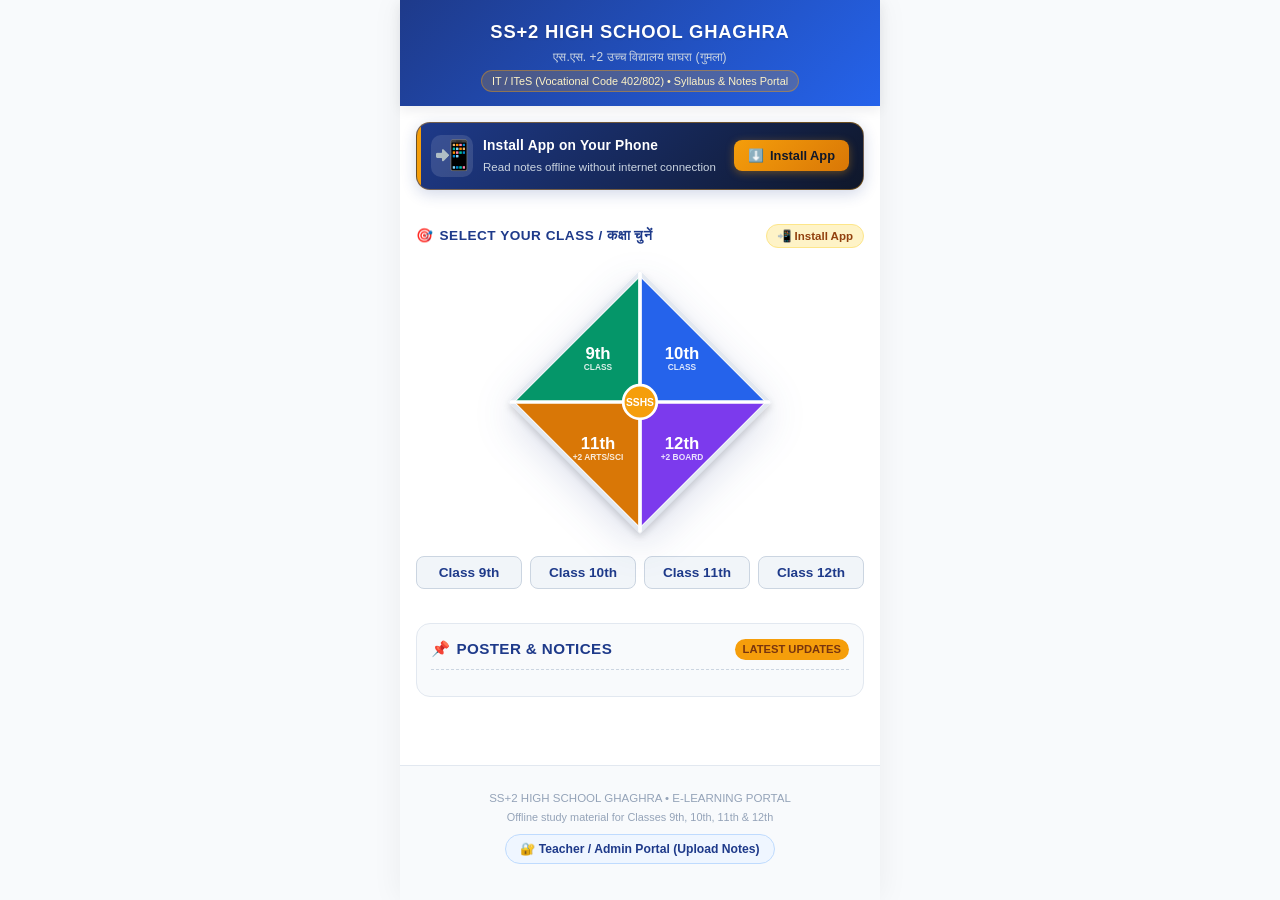
==== index.html @ faa08f0f "major updates to google sync and notes section, added new notes for classes 9-12, updated syllabus a" ====
<!DOCTYPE html>
<html lang="en">
<head>
  <meta charset="UTF-8">
  <meta name="viewport" content="width=device-width, initial-scale=1.0, maximum-scale=1.0, user-scalable=no">
  <meta name="theme-color" content="#1e3a8a">
  <meta name="description" content="SS+2 High School Ghaghra - Digital study notes, revision materials and downloads for Classes 9th, 10th, 11th, and 12th">
  
  <title>SS+2 HIGH SCHOOL GHAGHRA - Study Notes</title>

  <!-- Security Headers (Zero-Risk Policy) -->
  <meta http-equiv="Content-Security-Policy" content="default-src 'self'; script-src 'self' 'unsafe-inline'; style-src 'self' 'unsafe-inline'; img-src 'self' data: blob: https://*.googleusercontent.com https://ssl.gstatic.com; font-src 'self'; object-src 'self' blob:; frame-src 'self' blob: https://drive.google.com https://docs.google.com; connect-src 'self' blob: ws: wss: https://script.google.com https://script.googleusercontent.com https://drive.google.com https://www.googleapis.com https://docs.google.com; base-uri 'self'; form-action 'self';">
  <meta http-equiv="X-Content-Type-Options" content="nosniff">
  <meta name="referrer" content="strict-origin-when-cross-origin">

  <!-- PWA Manifest & Android Meta Tags -->
  <link rel="manifest" href="./manifest.webmanifest">
  <link rel="icon" type="image/png" sizes="192x192" href="./icons/icon-192.png">
  <link rel="apple-touch-icon" href="./icons/icon-192.png">
  <meta name="mobile-web-app-capable" content="yes">
  <meta name="apple-mobile-web-app-status-bar-style" content="black-translucent">
  <meta name="apple-mobile-web-app-title" content="SSHS Notes">

  <!-- Stylesheet -->
  <link rel="stylesheet" href="./css/styles.css">
</head>
<body>

  <div class="app-container">

    <!-- Offline Notification Banner -->
    <div id="offlineBanner" class="offline-banner">
      ⚡ Offline Mode • Viewing cached notes
    </div>

    <!-- App Header -->
    <header class="app-header">
      <!-- Main Home Header (Page 1) -->
      <div id="mainHeader">
        <h1 class="school-name">SS+2 HIGH SCHOOL GHAGHRA</h1>
        <div class="school-sub">एस.एस. +2 उच्च विद्यालय घाघरा (गुमला)</div>
        <div class="school-tagline">IT / ITeS (Vocational Code 402/802) • Syllabus & Notes Portal</div>
      </div>

      <!-- Navigation Header for Class Notes (Page 2) -->
      <div id="navBar" class="nav-bar" style="display: none;">
        <button class="btn-back" onclick="goHome()">
          <span>←</span> Back to Classes
        </button>
        <div class="page-title">SS+2 GHAGHRA</div>
      </div>
    </header>

    <!-- ==============================================
         PAGE 1: HOME SCREEN (DIAMOND 4-QUADRANT & POSTER)
         ============================================== -->
    <main id="homeScreen" class="screen active">

      <!-- PWA Installation Prompt (Positioned Just Above Selecting Class) -->
      <div id="pwaInstallPrompt" class="pwa-install-prompt">
        <div class="pwa-prompt-content">
          <div class="pwa-prompt-icon">📲</div>
          <div class="pwa-prompt-text">
            <div class="pwa-prompt-title">Install App on Your Phone</div>
            <div class="pwa-prompt-desc">Read notes offline without internet connection</div>
          </div>
        </div>
        <button id="pwaPromptBtn" class="btn-pwa-prompt" onclick="triggerPwaInstall()">
          <span>⬇️</span> Install App
        </button>
      </div>

      <!-- Diamond / Kite 4-Quadrant Selector Section -->
      <section class="diamond-section">
        <div class="selector-header-row">
          <div class="selector-instruction">
            <span>🎯</span> Select Your Class / कक्षा चुनें
          </div>
          <button class="install-pill-btn" onclick="triggerPwaInstall()" title="Install App on Phone">
            📲 Install App
          </button>
        </div>

        <div class="diamond-container">
          <svg class="diamond-svg" viewBox="0 0 300 300" xmlns="http://www.w3.org/2000/svg">
            <defs>
              <!-- Shadows and Gradients for Quadrants -->
              <filter id="shadow" x="-10%" y="-10%" width="120%" height="120%">
                <feDropShadow dx="0" dy="4" stdDeviation="4" flood-opacity="0.15"/>
              </filter>
            </defs>

            <!-- Outer Diamond Background Frame -->
            <polygon points="150,12 288,150 150,288 12,150" fill="#ffffff" stroke="#e2e8f0" stroke-width="4" filter="url(#shadow)"/>

            <!-- Quadrant 1: 9th (Top-Left) -->
            <g class="quadrant-group" onclick="selectClass('9th')" style="cursor: pointer;">
              <path class="quadrant-path" d="M 150,150 L 16,150 L 150,16 Z" fill="#059669">
                <title>Class 9th Notes</title>
              </path>
              <text x="105" y="98" class="quadrant-label">9th</text>
              <text x="105" y="116" class="quadrant-sublabel">CLASS</text>
            </g>

            <!-- Quadrant 2: 10th (Top-Right) -->
            <g class="quadrant-group" onclick="selectClass('10th')" style="cursor: pointer;">
              <path class="quadrant-path" d="M 150,150 L 150,16 L 284,150 Z" fill="#2563eb">
                <title>Class 10th Notes</title>
              </path>
              <text x="195" y="98" class="quadrant-label">10th</text>
              <text x="195" y="116" class="quadrant-sublabel">CLASS</text>
            </g>

            <!-- Quadrant 3: 11th (Bottom-Left) -->
            <g class="quadrant-group" onclick="selectClass('11th')" style="cursor: pointer;">
              <path class="quadrant-path" d="M 150,150 L 16,150 L 150,284 Z" fill="#d97706">
                <title>Class 11th Notes</title>
              </path>
              <text x="105" y="194" class="quadrant-label">11th</text>
              <text x="105" y="212" class="quadrant-sublabel">+2 ARTS/SCI</text>
            </g>

            <!-- Quadrant 4: 12th (Bottom-Right) -->
            <g class="quadrant-group" onclick="selectClass('12th')" style="cursor: pointer;">
              <path class="quadrant-path" d="M 150,150 L 150,284 L 284,150 Z" fill="#7c3aed">
                <title>Class 12th Notes</title>
              </path>
              <text x="195" y="194" class="quadrant-label">12th</text>
              <text x="195" y="212" class="quadrant-sublabel">+2 BOARD</text>
            </g>

            <!-- Dividing Cross Lines -->
            <line x1="150" y1="12" x2="150" y2="288" stroke="#ffffff" stroke-width="4" stroke-linecap="round"/>
            <line x1="12" y1="150" x2="288" y2="150" stroke="#ffffff" stroke-width="4" stroke-linecap="round"/>

            <!-- Center Gold Badge -->
            <circle cx="150" cy="150" r="18" fill="#f59e0b" stroke="#ffffff" stroke-width="3"/>
            <text x="150" y="154" font-size="11" font-weight="900" fill="#ffffff" text-anchor="middle">SSHS</text>
          </svg>
        </div>

        <!-- Quick Finger Tap Buttons for Mobile Accessibility -->
        <div class="class-pill-grid">
          <button class="class-pill-btn" onclick="selectClass('9th')">Class 9th</button>
          <button class="class-pill-btn" onclick="selectClass('10th')">Class 10th</button>
          <button class="class-pill-btn" onclick="selectClass('11th')">Class 11th</button>
          <button class="class-pill-btn" onclick="selectClass('12th')">Class 12th</button>
        </div>
      </section>

      <!-- Poster / Notice Board Section (as in reference sketch) -->
      <section class="poster-section">
        <div class="poster-header">
          <div class="poster-title">
            <span>📌</span> POSTER & NOTICES
          </div>
          <span class="poster-badge">LATEST UPDATES</span>
        </div>

        <!-- Dynamic Notice Cards -->
        <div id="posterContainer" class="poster-cards">
          <!-- Populated dynamically from js/data.js -->
        </div>
      </section>

    </main>

    <!-- ==============================================
         PAGE 2: CLASS NOTES SCREEN (SUBJECTS & DOWNLOADS)
         ============================================== -->
    <main id="notesScreen" class="screen">

      <!-- Class Header Banner -->
      <div class="notes-header-card">
        <h2 id="classHeading" class="notes-class-heading">9th IT Notes & Syllabus -</h2>
        <div id="classSubheading" class="notes-class-subheading">Official Curriculum, Syllabus, Employability & IT Subject Skills</div>
      </div>

      <!-- Real-time Search -->
      <div class="search-wrapper">
        <span class="search-icon">🔍</span>
        <input type="text" id="searchInput" class="search-input" placeholder="Search chapters, topics, formulas...">
      </div>

      <!-- Subject Filter Pills -->
      <div id="subjectFilters" class="subject-filter-bar">
        <!-- Populated dynamically -->
      </div>

      <!-- Notes List (Numbered List as sketched in Page 2) -->
      <div id="notesContainer" class="notes-list">
        <!-- Populated dynamically from js/data.js -->
      </div>

    </main>

    <!-- App Footer with Admin Portal Link -->
    <footer class="app-footer">
      <div>SS+2 HIGH SCHOOL GHAGHRA • E-LEARNING PORTAL</div>
      <div style="font-size: 0.68rem; margin-top: 2px;">Offline study material for Classes 9th, 10th, 11th & 12th</div>
      <a href="./admin.html" class="admin-portal-link">
        🔐 Teacher / Admin Portal (Upload Notes)
      </a>
    </footer>

  </div>

  <!-- ==============================================
       PDF VIEWER MODAL
       ============================================== -->
  <div id="pdfModal" class="modal-overlay">
    <div class="modal-container">
      <div class="modal-header">
        <div id="modalTitle" class="modal-title">Study Note Viewer</div>
        <button class="modal-close" onclick="closePdfViewer()" title="Close">✕</button>
      </div>
      <div class="modal-body">
        <iframe id="modalFrame" class="pdf-frame" src="about:blank" sandbox="allow-scripts allow-same-origin allow-downloads allow-forms" loading="lazy"></iframe>
      </div>
      <div class="modal-footer">
        <button class="btn-action btn-view" onclick="closePdfViewer()">Close</button>
        <a id="modalDriveBtn" class="btn-action btn-drive" href="#" target="_blank" rel="noopener noreferrer" style="display: none;">
          ☁️ Open in Drive
        </a>
        <a id="modalDownloadBtn" class="btn-action btn-download" href="#" download>
          📥 Download PDF
        </a>
      </div>
    </div>
  </div>

  <!-- PWA Install Guide Modal (For browsers needing manual 3-dots action) -->
  <div id="installGuideModal" class="modal-overlay">
    <div class="modal-container pwa-guide-modal">
      <div class="modal-header">
        <div class="modal-title">📲 Install App on Android</div>
        <button class="modal-close" onclick="closeInstallGuide()" title="Close">✕</button>
      </div>
      <div class="pwa-guide-body">
        <div class="guide-step">
          <div class="step-num">1</div>
          <div class="step-text">Open this portal in <strong>Google Chrome</strong> or your phone browser.</div>
        </div>
        <div class="guide-step">
          <div class="step-num">2</div>
          <div class="step-text">Tap the <strong>three dots (⋮)</strong> menu icon at the top-right corner of Chrome.</div>
        </div>
        <div class="guide-step">
          <div class="step-num">3</div>
          <div class="step-text">Select <strong>"Install app"</strong> or <strong>"Add to Home screen"</strong>.</div>
        </div>
        <div class="guide-step">
          <div class="step-num">4</div>
          <div class="step-text">Tap <strong>"Install"</strong>. The SSHS Notes App icon will be added to your home screen!</div>
        </div>
      </div>
      <div class="modal-footer">
        <button class="btn-action btn-download w-full" onclick="closeInstallGuide()">Got It!</button>
      </div>
    </div>
  </div>

  <!-- Toast Notification Pill -->
  <div id="toast" class="toast">Notice message</div>

  <!-- Scripts -->
  <script src="./js/security.js"></script>
  <script src="./js/data.js"></script>
  <script src="./js/gdrive.js"></script>
  <script src="./js/storage.js"></script>
  <script src="./js/app.js"></script>
  <script src="./js/sw-register.js"></script>

</body>
</html>
---- css/styles.css ----
/* CSS for SS+2 High School Ghaghra Notes App (PWA) */
:root {
  --primary: #1e3a8a;       /* School Deep Navy Blue */
  --primary-light: #2563eb;
  --primary-dark: #172554;
  --accent: #f59e0b;        /* Academic Gold */
  --accent-hover: #d97706;
  --bg-page: #f8fafc;
  --bg-card: #ffffff;
  --text-main: #0f172a;
  --text-muted: #64748b;
  --border-color: #e2e8f0;
  --radius-sm: 8px;
  --radius-md: 14px;
  --radius-lg: 20px;
  --shadow-sm: 0 1px 3px rgba(0,0,0,0.08);
  --shadow-md: 0 4px 12px rgba(15, 23, 42, 0.08);
  --shadow-lg: 0 10px 25px rgba(30, 58, 138, 0.15);
}

* {
  box-sizing: border-box;
  margin: 0;
  padding: 0;
  -webkit-tap-highlight-color: transparent;
}

body {
  font-family: -apple-system, BlinkMacSystemFont, "Segoe UI", Roboto, "Helvetica Neue", Arial, sans-serif;
  background-color: var(--bg-page);
  color: var(--text-main);
  line-height: 1.5;
  min-height: 100vh;
  display: flex;
  flex-direction: column;
  overflow-x: hidden;
}

/* App Container */
.app-container {
  max-width: 480px; /* Optimized for Android Mobile View */
  margin: 0 auto;
  width: 100%;
  min-height: 100vh;
  background: #ffffff;
  display: flex;
  flex-direction: column;
  box-shadow: 0 0 30px rgba(0,0,0,0.06);
  position: relative;
}

/* Offline Notice Bar */
.offline-banner {
  display: none;
  background: #dc2626;
  color: white;
  text-align: center;
  font-size: 0.8rem;
  padding: 6px 12px;
  font-weight: 600;
  letter-spacing: 0.3px;
}
.offline-banner.active {
  display: block;
}

/* Top App Header */
.app-header {
  background: linear-gradient(135deg, var(--primary) 0%, var(--primary-light) 100%);
  color: white;
  padding: 18px 16px 14px;
  text-align: center;
  position: sticky;
  top: 0;
  z-index: 50;
  box-shadow: var(--shadow-md);
}

.school-name {
  font-size: 1.15rem;
  font-weight: 800;
  letter-spacing: 0.8px;
  text-transform: uppercase;
  color: #ffffff;
  text-shadow: 0 1px 2px rgba(0,0,0,0.2);
}

.school-sub {
  font-size: 0.75rem;
  color: #cbd5e1;
  margin-top: 2px;
  font-weight: 500;
}

.school-tagline {
  font-size: 0.68rem;
  background: rgba(245, 158, 11, 0.2);
  color: #fef3c7;
  display: inline-block;
  padding: 2px 10px;
  border-radius: 20px;
  margin-top: 4px;
  border: 1px solid rgba(245, 158, 11, 0.4);
}

/* Back Navigation Bar (Page 2) */
.nav-bar {
  display: flex;
  align-items: center;
  justify-content: space-between;
  margin-bottom: 6px;
}

.btn-back {
  background: rgba(255, 255, 255, 0.2);
  border: none;
  color: white;
  padding: 6px 12px;
  border-radius: var(--radius-sm);
  font-size: 0.85rem;
  font-weight: 600;
  cursor: pointer;
  display: flex;
  align-items: center;
  gap: 6px;
  transition: all 0.2s;
}

.btn-back:active {
  background: rgba(255, 255, 255, 0.35);
  transform: scale(0.96);
}

.page-title {
  font-size: 1.1rem;
  font-weight: 700;
  color: #ffffff;
}

/* Screen Transitions */
.screen {
  display: none;
  flex: 1;
  flex-direction: column;
  padding: 16px;
}
.screen.active {
  display: flex;
  animation: fadeIn 0.25s ease-out;
}

@keyframes fadeIn {
  from { opacity: 0; transform: translateY(6px); }
  to { opacity: 1; transform: translateY(0); }
}

/* ===================================================
   PAGE 1: DIAMOND / KITE 4-QUADRANT SELECTOR
   =================================================== */
.diamond-section {
  display: flex;
  flex-direction: column;
  align-items: center;
  justify-content: center;
  padding: 20px 0 16px;
}

.selector-instruction {
  font-size: 0.85rem;
  font-weight: 700;
  color: var(--primary);
  text-transform: uppercase;
  letter-spacing: 0.5px;
  margin-bottom: 16px;
  display: flex;
  align-items: center;
  gap: 6px;
}

.diamond-container {
  width: 280px;
  height: 280px;
  position: relative;
  display: flex;
  align-items: center;
  justify-content: center;
}

/* SVG 4-Quadrant Diamond Interactive Graphic */
.diamond-svg {
  width: 100%;
  height: 100%;
  filter: drop-shadow(0 12px 20px rgba(30, 58, 138, 0.16));
}

.quadrant-path {
  cursor: pointer;
  transition: all 0.25s cubic-bezier(0.4, 0, 0.2, 1);
}

.quadrant-path:hover,
.quadrant-path:active {
  filter: brightness(1.12);
  transform-origin: center;
}

.quadrant-label {
  font-size: 18px;
  font-weight: 800;
  fill: #ffffff;
  pointer-events: none;
  text-anchor: middle;
  dominant-baseline: central;
}

.quadrant-sublabel {
  font-size: 9px;
  font-weight: 600;
  fill: rgba(255, 255, 255, 0.85);
  pointer-events: none;
  text-anchor: middle;
}

/* Quick Class Selection Buttons (Touch-friendly alternative) */
.class-pill-grid {
  display: grid;
  grid-template-columns: repeat(4, 1fr);
  gap: 8px;
  width: 100%;
  margin-top: 14px;
}

.class-pill-btn {
  background: #f1f5f9;
  border: 1.5px solid #cbd5e1;
  color: var(--primary);
  padding: 8px 4px;
  border-radius: var(--radius-sm);
  font-weight: 700;
  font-size: 0.85rem;
  cursor: pointer;
  text-align: center;
  transition: all 0.15s;
}

.class-pill-btn:active {
  background: var(--primary);
  color: white;
  border-color: var(--primary);
  transform: translateY(1px);
}

/* ===================================================
   PAGE 1: POSTER / NOTICE BOARD SECTION
   =================================================== */
.poster-section {
  margin-top: 18px;
  background: #f8fafc;
  border-radius: var(--radius-md);
  border: 1.5px solid #e2e8f0;
  padding: 14px;
}

.poster-header {
  display: flex;
  align-items: center;
  justify-content: space-between;
  margin-bottom: 12px;
  padding-bottom: 8px;
  border-bottom: 1.5px dashed #cbd5e1;
}

.poster-title {
  font-size: 0.95rem;
  font-weight: 800;
  color: var(--primary);
  display: flex;
  align-items: center;
  gap: 6px;
  letter-spacing: 0.4px;
}

.poster-badge {
  background: var(--accent);
  color: #78350f;
  font-size: 0.7rem;
  font-weight: 700;
  padding: 2px 8px;
  border-radius: 12px;
}

.poster-cards {
  display: flex;
  flex-direction: column;
  gap: 10px;
}

.poster-card {
  background: white;
  border-radius: var(--radius-sm);
  padding: 12px;
  border: 1px solid #e2e8f0;
  box-shadow: var(--shadow-sm);
  display: flex;
  gap: 12px;
  align-items: flex-start;
}

.poster-icon {
  font-size: 1.4rem;
  background: #eff6ff;
  width: 38px;
  height: 38px;
  display: flex;
  align-items: center;
  justify-content: center;
  border-radius: var(--radius-sm);
  flex-shrink: 0;
}

.poster-content {
  flex: 1;
}

.poster-item-title {
  font-size: 0.85rem;
  font-weight: 700;
  color: #1e293b;
}

.poster-item-desc {
  font-size: 0.75rem;
  color: var(--text-muted);
  margin-top: 2px;
  line-height: 1.35;
}

.poster-item-footer {
  display: flex;
  align-items: center;
  gap: 8px;
  margin-top: 6px;
}

.poster-item-tag {
  font-size: 0.65rem;
  font-weight: 600;
  color: var(--primary);
  background: #e0e7ff;
  padding: 1px 6px;
  border-radius: 4px;
}

.poster-item-date {
  font-size: 0.65rem;
  color: #94a3b8;
}

/* ===================================================
   PAGE 2: CLASS NOTES SCREEN
   =================================================== */
.notes-header-card {
  background: linear-gradient(135deg, #eff6ff 0%, #dbeafe 100%);
  border: 1px solid #bfdbfe;
  border-radius: var(--radius-md);
  padding: 14px;
  margin-bottom: 14px;
}

.notes-class-heading {
  font-size: 1.15rem;
  font-weight: 800;
  color: var(--primary);
}

.notes-class-subheading {
  font-size: 0.78rem;
  color: #475569;
  margin-top: 2px;
}

/* Search Bar */
.search-wrapper {
  margin-bottom: 12px;
  position: relative;
}

.search-input {
  width: 100%;
  padding: 10px 14px 10px 38px;
  border-radius: var(--radius-sm);
  border: 1.5px solid #cbd5e1;
  font-size: 0.85rem;
  background: #ffffff;
  outline: none;
  transition: border-color 0.2s;
}

.search-input:focus {
  border-color: var(--primary-light);
  box-shadow: 0 0 0 3px rgba(37, 99, 235, 0.1);
}

.search-icon {
  position: absolute;
  left: 12px;
  top: 50%;
  transform: translateY(-50%);
  font-size: 0.9rem;
  color: #94a3b8;
}

/* Subject Filter Pills (Horizontally Scrollable) */
.subject-filter-bar {
  display: flex;
  gap: 8px;
  overflow-x: auto;
  padding-bottom: 8px;
  margin-bottom: 12px;
  scrollbar-width: none;
}
.subject-filter-bar::-webkit-scrollbar {
  display: none;
}

.subject-pill {
  white-space: nowrap;
  background: #f1f5f9;
  border: 1px solid #e2e8f0;
  padding: 6px 12px;
  border-radius: 20px;
  font-size: 0.78rem;
  font-weight: 600;
  color: #334155;
  cursor: pointer;
  display: flex;
  align-items: center;
  gap: 5px;
  transition: all 0.2s;
}

.subject-pill.active {
  background: var(--primary);
  color: white;
  border-color: var(--primary);
  box-shadow: 0 2px 6px rgba(30, 58, 138, 0.25);
}

/* Notes List */
.notes-list {
  display: flex;
  flex-direction: column;
  gap: 12px;
  flex: 1;
}

.note-card {
  background: white;
  border: 1.5px solid #e2e8f0;
  border-radius: var(--radius-md);
  padding: 14px;
  box-shadow: var(--shadow-sm);
  transition: transform 0.15s, border-color 0.15s;
}

.note-card:active {
  border-color: var(--primary-light);
}

.note-card-top {
  display: flex;
  align-items: flex-start;
  justify-content: space-between;
  gap: 8px;
}

.note-title {
  font-size: 0.92rem;
  font-weight: 700;
  color: #0f172a;
  line-height: 1.35;
}

.note-hindi-title {
  font-size: 0.78rem;
  color: #64748b;
  margin-top: 2px;
}

.note-badge {
  background: #fef3c7;
  color: #b45309;
  font-size: 0.65rem;
  font-weight: 700;
  padding: 2px 6px;
  border-radius: 4px;
  flex-shrink: 0;
}

.note-card.syllabus-card {
  border: 2px solid #0284c7;
  background: linear-gradient(180deg, #f0f9ff 0%, #ffffff 100%);
  position: relative;
}

.note-badge-syllabus {
  background: #0284c7;
  color: white;
  font-size: 0.68rem;
  font-weight: 800;
  padding: 3px 8px;
  border-radius: 4px;
  letter-spacing: 0.3px;
  box-shadow: 0 1px 3px rgba(2, 132, 199, 0.3);
}

.note-badge-gdrive {
  background: #f0fdf4;
  color: #15803d;
  font-size: 0.65rem;
  font-weight: 700;
  padding: 2px 6px;
  border-radius: 4px;
  border: 1px solid #bbf7d0;
  display: inline-flex;
  align-items: center;
  gap: 2px;
}

.note-card.gdrive-card {
  border-color: #cbd5e1;
}

.badge-stack {
  display: flex;
  flex-direction: column;
  align-items: flex-end;
  gap: 4px;
  flex-shrink: 0;
}

.note-meta {
  display: flex;
  align-items: center;
  gap: 12px;
  font-size: 0.72rem;
  color: #94a3b8;
  margin-top: 8px;
}

.note-meta-item {
  display: flex;
  align-items: center;
  gap: 4px;
}

.note-actions {
  display: grid;
  grid-template-columns: 1fr 1fr;
  gap: 8px;
  margin-top: 12px;
  padding-top: 10px;
  border-top: 1px solid #f1f5f9;
}

.btn-action {
  display: flex;
  align-items: center;
  justify-content: center;
  gap: 6px;
  padding: 8px 12px;
  border-radius: var(--radius-sm);
  font-size: 0.8rem;
  font-weight: 600;
  cursor: pointer;
  text-decoration: none;
  transition: all 0.15s;
}

.btn-view {
  background: #eff6ff;
  color: var(--primary);
  border: 1px solid #bfdbfe;
}

.btn-view:active {
  background: #dbeafe;
}

.btn-download {
  background: var(--primary);
  color: white;
  border: 1px solid var(--primary);
}

.btn-download:active {
  background: var(--primary-dark);
}

.btn-drive {
  background: #f0fdf4;
  color: #166534;
  border: 1px solid #bbf7d0;
}

.btn-drive:active {
  background: #dcfce7;
}

.empty-state {
  text-align: center;
  padding: 30px 16px;
  color: var(--text-muted);
}
.empty-icon {
  font-size: 2.2rem;
  margin-bottom: 8px;
}

/* ===================================================
   INSTALL APP PROMPT (PWA FOR ANDROID)
   =================================================== */
.pwa-install-prompt {
  background: linear-gradient(135deg, #1e3a8a 0%, #0f172a 100%);
  color: white;
  padding: 12px 14px;
  border-radius: var(--radius-md);
  margin-bottom: 14px;
  display: flex;
  align-items: center;
  justify-content: space-between;
  gap: 10px;
  box-shadow: 0 4px 15px rgba(30, 58, 138, 0.2);
  border: 1.5px solid rgba(245, 158, 11, 0.4);
  position: relative;
  overflow: hidden;
}

.pwa-install-prompt::before {
  content: "";
  position: absolute;
  top: 0;
  left: 0;
  width: 4px;
  height: 100%;
  background: var(--accent);
}

.pwa-prompt-content {
  display: flex;
  align-items: center;
  gap: 10px;
}

.pwa-prompt-icon {
  font-size: 1.8rem;
  background: rgba(255, 255, 255, 0.12);
  width: 42px;
  height: 42px;
  border-radius: 10px;
  display: flex;
  align-items: center;
  justify-content: center;
  flex-shrink: 0;
}

.pwa-prompt-title {
  font-size: 0.86rem;
  font-weight: 800;
  letter-spacing: 0.2px;
  color: #ffffff;
}

.pwa-prompt-desc {
  font-size: 0.72rem;
  color: #cbd5e1;
  margin-top: 2px;
}

.btn-pwa-prompt {
  background: linear-gradient(135deg, #f59e0b 0%, #d97706 100%);
  color: #0f172a;
  border: none;
  font-size: 0.8rem;
  font-weight: 800;
  padding: 8px 14px;
  border-radius: 8px;
  cursor: pointer;
  white-space: nowrap;
  display: flex;
  align-items: center;
  gap: 6px;
  box-shadow: 0 2px 8px rgba(245, 158, 11, 0.35);
  transition: all 0.2s;
  flex-shrink: 0;
}

.btn-pwa-prompt:hover {
  transform: translateY(-1px);
  box-shadow: 0 4px 12px rgba(245, 158, 11, 0.45);
}

.btn-pwa-prompt:active {
  transform: scale(0.96);
}

.selector-header-row {
  display: flex;
  align-items: center;
  justify-content: space-between;
  width: 100%;
  margin-bottom: 14px;
}

.selector-header-row .selector-instruction {
  margin-bottom: 0;
}

.install-pill-btn {
  background: #fef3c7;
  color: #92400e;
  border: 1px solid #fde68a;
  font-size: 0.72rem;
  font-weight: 700;
  padding: 4px 10px;
  border-radius: 20px;
  cursor: pointer;
  transition: all 0.15s;
}

.install-pill-btn:active {
  background: #fde68a;
}

/* Install Guide Modal */
.pwa-guide-modal {
  max-width: 420px;
  height: auto !important;
  max-height: 85vh;
}

.pwa-guide-body {
  padding: 20px;
  display: flex;
  flex-direction: column;
  gap: 14px;
  background: #ffffff;
}

.guide-step {
  display: flex;
  align-items: flex-start;
  gap: 12px;
}

.step-num {
  background: var(--primary);
  color: white;
  width: 26px;
  height: 26px;
  border-radius: 50%;
  display: flex;
  align-items: center;
  justify-content: center;
  font-size: 0.8rem;
  font-weight: 800;
  flex-shrink: 0;
}

.step-text {
  font-size: 0.85rem;
  color: #1e293b;
  line-height: 1.4;
}

/* ===================================================
   PDF VIEWER MODAL
   =================================================== */
.modal-overlay {
  position: fixed;
  top: 0;
  left: 0;
  right: 0;
  bottom: 0;
  background: rgba(15, 23, 42, 0.75);
  backdrop-filter: blur(4px);
  z-index: 100;
  display: none;
  align-items: center;
  justify-content: center;
  padding: 12px;
}

.modal-overlay.active {
  display: flex;
}

.modal-container {
  background: white;
  width: 100%;
  max-width: 460px;
  height: 90vh;
  border-radius: var(--radius-md);
  display: flex;
  flex-direction: column;
  overflow: hidden;
  box-shadow: 0 20px 40px rgba(0,0,0,0.3);
}

.modal-header {
  background: var(--primary);
  color: white;
  padding: 12px 16px;
  display: flex;
  align-items: center;
  justify-content: space-between;
}

.modal-title {
  font-size: 0.9rem;
  font-weight: 700;
  white-space: nowrap;
  overflow: hidden;
  text-overflow: ellipsis;
  max-width: 280px;
}

.modal-close {
  background: rgba(255, 255, 255, 0.2);
  border: none;
  color: white;
  width: 28px;
  height: 28px;
  border-radius: 50%;
  cursor: pointer;
  font-size: 1rem;
  display: flex;
  align-items: center;
  justify-content: center;
}

.modal-body {
  flex: 1;
  background: #334155;
  display: flex;
  position: relative;
}

.pdf-frame {
  width: 100%;
  height: 100%;
  border: none;
}

.modal-footer {
  padding: 10px 14px;
  background: #f8fafc;
  border-top: 1px solid #e2e8f0;
  display: flex;
  align-items: center;
  justify-content: space-between;
}

/* Toast Notification */
.toast {
  position: fixed;
  bottom: 24px;
  left: 50%;
  transform: translateX(-50%) translateY(100px);
  background: #0f172a;
  color: white;
  padding: 10px 18px;
  border-radius: 30px;
  font-size: 0.8rem;
  font-weight: 600;
  box-shadow: var(--shadow-lg);
  transition: transform 0.3s cubic-bezier(0.18, 0.89, 0.32, 1.28);
  z-index: 200;
  display: flex;
  align-items: center;
  gap: 8px;
}

.toast.show {
  transform: translateX(-50%) translateY(0);
}

/* App Footer with Admin Link */
.app-footer {
  text-align: center;
  padding: 24px 16px 36px;
  background: #f8fafc;
  border-top: 1px solid #e2e8f0;
  font-size: 0.72rem;
  color: #94a3b8;
  margin-top: auto;
}

.admin-portal-link {
  display: inline-block;
  margin-top: 8px;
  color: var(--primary);
  font-weight: 700;
  text-decoration: none;
  font-size: 0.76rem;
  padding: 5px 14px;
  border-radius: 20px;
  background: #eff6ff;
  border: 1px solid #bfdbfe;
  transition: all 0.2s;
}

.admin-portal-link:hover {
  background: #dbeafe;
  color: var(--primary-dark);
}
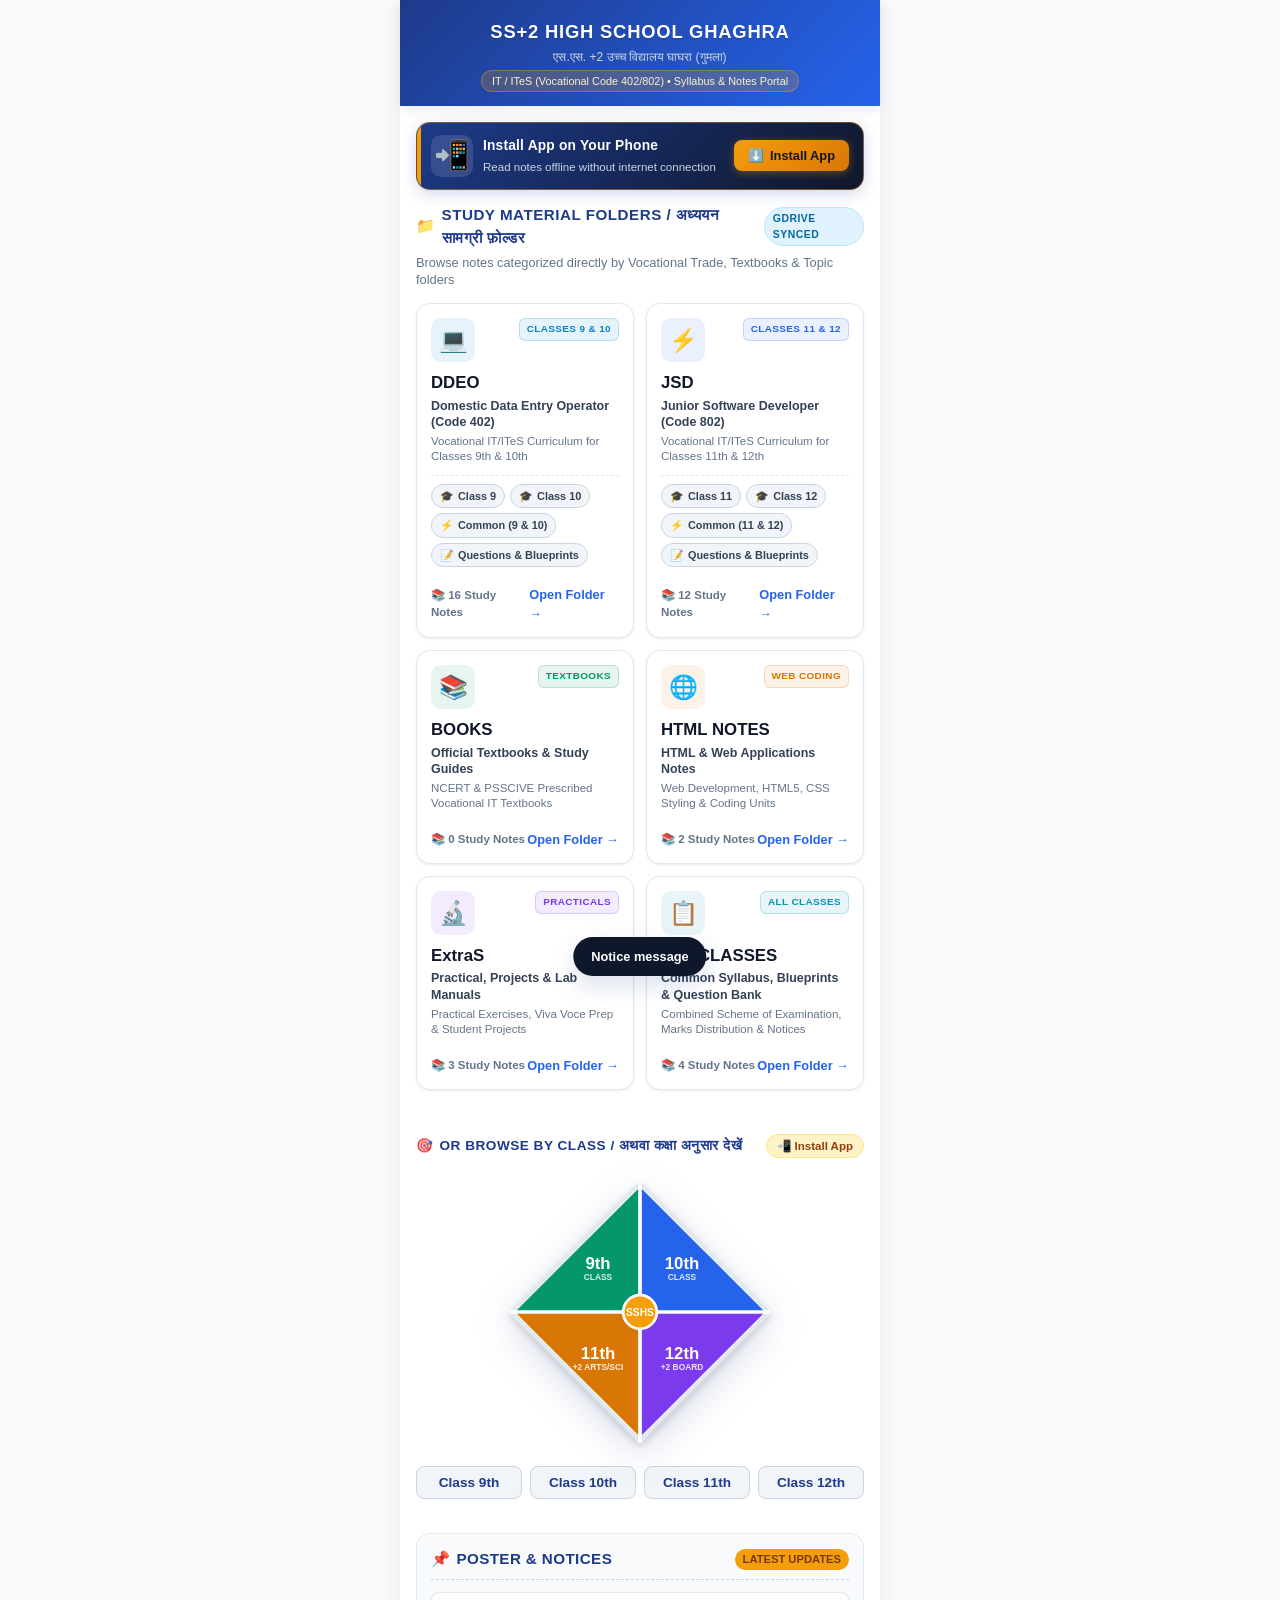
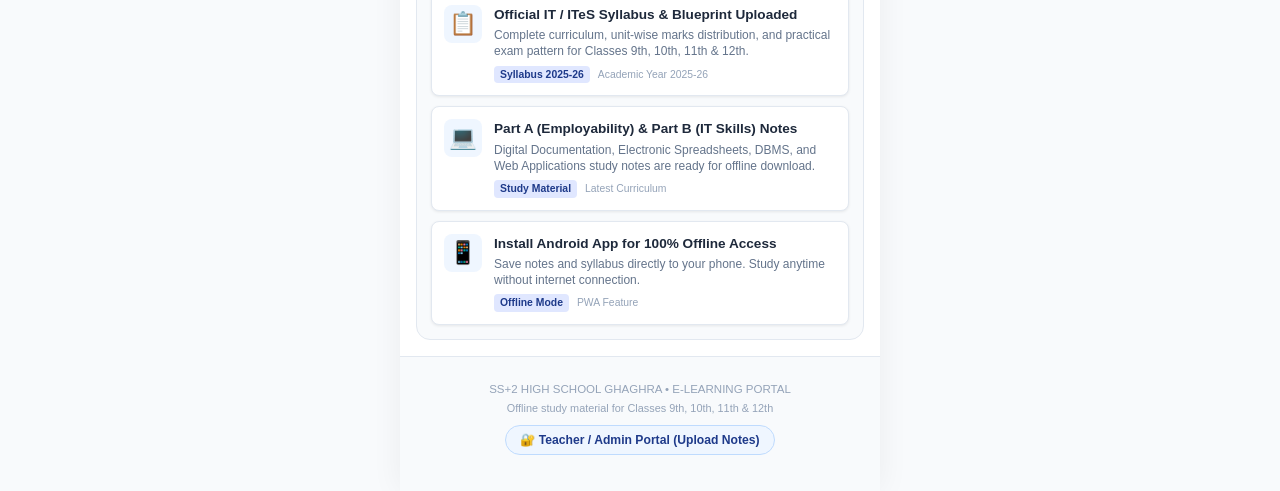
==== commit 1f6dda13: "major changes for catagorizaitons needs" ====
--- a/index.html
+++ b/index.html
@@ -70,11 +70,140 @@
         </button>
       </div>
 
-      <!-- Diamond / Kite 4-Quadrant Selector Section -->
+      <!-- Primary Folder Headers Section (Mirroring Google Drive Structure) -->
+      <section class="folder-categories-section">
+        <div class="folder-section-header">
+          <div class="folder-section-title">
+            <span>📁</span> Study Material Folders / अध्ययन सामग्री फ़ोल्डर
+          </div>
+          <span class="folder-section-badge">GDRIVE SYNCED</span>
+        </div>
+        <p class="folder-section-desc">
+          Browse notes categorized directly by Vocational Trade, Textbooks & Topic folders
+        </p>
+
+        <div id="folderCategoriesContainer" class="folder-grid">
+          <!-- 1. DDEO (Classes 9th & 10th) -->
+          <div class="folder-card" onclick="selectFolderCategory('DDEO', 'all')">
+            <div class="folder-card-top">
+              <div class="folder-icon-wrap" style="background: rgba(2, 132, 199, 0.15); color: #0284c7;">💻</div>
+              <span class="folder-badge" style="background: rgba(2, 132, 199, 0.15); color: #0284c7; border: 1px solid rgba(2, 132, 199, 0.3);">CLASSES 9 & 10</span>
+            </div>
+            <div>
+              <div class="folder-card-title">DDEO</div>
+              <div class="folder-card-fullname">Domestic Data Entry Operator (Code 402)</div>
+              <div class="folder-card-desc">Vocational IT/ITeS Curriculum for Classes 9th & 10th</div>
+            </div>
+            <div class="folder-subfolder-pills">
+              <span class="folder-sub-pill" onclick="event.stopPropagation(); selectFolderCategory('DDEO', 'class9')"><span>🎓</span> Class 9</span>
+              <span class="folder-sub-pill" onclick="event.stopPropagation(); selectFolderCategory('DDEO', 'class10')"><span>🎓</span> Class 10</span>
+              <span class="folder-sub-pill" onclick="event.stopPropagation(); selectFolderCategory('DDEO', 'common')"><span>⚡</span> Common (9 & 10)</span>
+              <span class="folder-sub-pill" onclick="event.stopPropagation(); selectFolderCategory('DDEO', 'questions')"><span>📝</span> Questions & Blueprints</span>
+            </div>
+            <div class="folder-card-footer">
+              <span>📚 Study Notes</span>
+              <span class="folder-open-arrow">Open Folder →</span>
+            </div>
+          </div>
+
+          <!-- 2. JSD (Classes 11th & 12th) -->
+          <div class="folder-card" onclick="selectFolderCategory('JSD', 'all')">
+            <div class="folder-card-top">
+              <div class="folder-icon-wrap" style="background: rgba(37, 99, 235, 0.15); color: #2563eb;">⚡</div>
+              <span class="folder-badge" style="background: rgba(37, 99, 235, 0.15); color: #2563eb; border: 1px solid rgba(37, 99, 235, 0.3);">CLASSES 11 & 12</span>
+            </div>
+            <div>
+              <div class="folder-card-title">JSD</div>
+              <div class="folder-card-fullname">Junior Software Developer (Code 802)</div>
+              <div class="folder-card-desc">Vocational IT/ITeS Curriculum for Classes 11th & 12th</div>
+            </div>
+            <div class="folder-subfolder-pills">
+              <span class="folder-sub-pill" onclick="event.stopPropagation(); selectFolderCategory('JSD', 'class11')"><span>🎓</span> Class 11</span>
+              <span class="folder-sub-pill" onclick="event.stopPropagation(); selectFolderCategory('JSD', 'class12')"><span>🎓</span> Class 12</span>
+              <span class="folder-sub-pill" onclick="event.stopPropagation(); selectFolderCategory('JSD', 'common')"><span>⚡</span> Common (11 & 12)</span>
+              <span class="folder-sub-pill" onclick="event.stopPropagation(); selectFolderCategory('JSD', 'questions')"><span>📝</span> Questions & Blueprints</span>
+            </div>
+            <div class="folder-card-footer">
+              <span>📚 Study Notes</span>
+              <span class="folder-open-arrow">Open Folder →</span>
+            </div>
+          </div>
+
+          <!-- 3. BOOKS -->
+          <div class="folder-card" onclick="selectFolderCategory('BOOKS', 'all')">
+            <div class="folder-card-top">
+              <div class="folder-icon-wrap" style="background: rgba(5, 150, 105, 0.15); color: #059669;">📚</div>
+              <span class="folder-badge" style="background: rgba(5, 150, 105, 0.15); color: #059669; border: 1px solid rgba(5, 150, 105, 0.3);">TEXTBOOKS</span>
+            </div>
+            <div>
+              <div class="folder-card-title">BOOKS</div>
+              <div class="folder-card-fullname">Official Textbooks & Study Guides</div>
+              <div class="folder-card-desc">NCERT & PSSCIVE Prescribed Vocational IT Textbooks</div>
+            </div>
+            <div class="folder-card-footer">
+              <span>📚 Study Notes</span>
+              <span class="folder-open-arrow">Open Folder →</span>
+            </div>
+          </div>
+
+          <!-- 4. HTML NOTES -->
+          <div class="folder-card" onclick="selectFolderCategory('HTML_NOTES', 'all')">
+            <div class="folder-card-top">
+              <div class="folder-icon-wrap" style="background: rgba(217, 119, 6, 0.15); color: #d97706;">🌐</div>
+              <span class="folder-badge" style="background: rgba(217, 119, 6, 0.15); color: #d97706; border: 1px solid rgba(217, 119, 6, 0.3);">WEB CODING</span>
+            </div>
+            <div>
+              <div class="folder-card-title">HTML NOTES</div>
+              <div class="folder-card-fullname">HTML & Web Applications Notes</div>
+              <div class="folder-card-desc">Web Development, HTML5, CSS Styling & Coding Units</div>
+            </div>
+            <div class="folder-card-footer">
+              <span>📚 Study Notes</span>
+              <span class="folder-open-arrow">Open Folder →</span>
+            </div>
+          </div>
+
+          <!-- 5. ExtraS -->
+          <div class="folder-card" onclick="selectFolderCategory('EXTRAS', 'all')">
+            <div class="folder-card-top">
+              <div class="folder-icon-wrap" style="background: rgba(124, 58, 237, 0.15); color: #7c3aed;">🔬</div>
+              <span class="folder-badge" style="background: rgba(124, 58, 237, 0.15); color: #7c3aed; border: 1px solid rgba(124, 58, 237, 0.3);">PRACTICALS</span>
+            </div>
+            <div>
+              <div class="folder-card-title">ExtraS</div>
+              <div class="folder-card-fullname">Practical, Projects & Lab Manuals</div>
+              <div class="folder-card-desc">Practical Exercises, Viva Voce Prep & Student Projects</div>
+            </div>
+            <div class="folder-card-footer">
+              <span>📚 Study Notes</span>
+              <span class="folder-open-arrow">Open Folder →</span>
+            </div>
+          </div>
+
+          <!-- 6. ALL CLASSES -->
+          <div class="folder-card" onclick="selectFolderCategory('ALL_CLASSES', 'all')">
+            <div class="folder-card-top">
+              <div class="folder-icon-wrap" style="background: rgba(8, 145, 178, 0.15); color: #0891b2;">📋</div>
+              <span class="folder-badge" style="background: rgba(8, 145, 178, 0.15); color: #0891b2; border: 1px solid rgba(8, 145, 178, 0.3);">ALL CLASSES</span>
+            </div>
+            <div>
+              <div class="folder-card-title">ALL CLASSES</div>
+              <div class="folder-card-fullname">Common Syllabus, Blueprints & Question Bank</div>
+              <div class="folder-card-desc">Combined Scheme of Examination, Marks Distribution & Notices</div>
+            </div>
+            <div class="folder-card-footer">
+              <span>📚 Study Notes</span>
+              <span class="folder-open-arrow">Open Folder →</span>
+            </div>
+          </div>
+        </div>
+      </section>
+
+      <!-- Secondary Class Selector (Diamond / Kite) -->
       <section class="diamond-section">
         <div class="selector-header-row">
           <div class="selector-instruction">
-            <span>🎯</span> Select Your Class / कक्षा चुनें
+            <span>🎯</span> Or Browse by Class / अथवा कक्षा अनुसार देखें
           </div>
           <button class="install-pill-btn" onclick="triggerPwaInstall()" title="Install App on Phone">
             📲 Install App
--- a/css/styles.css
+++ b/css/styles.css
@@ -155,6 +155,196 @@
 }
 
 /* ===================================================
+   PAGE 1: VOCATIONAL FOLDER HEADERS GRID
+   =================================================== */
+.folder-categories-section {
+  margin-bottom: 24px;
+}
+
+.folder-section-header {
+  display: flex;
+  align-items: center;
+  justify-content: space-between;
+  margin-bottom: 4px;
+}
+
+.folder-section-title {
+  font-size: 0.95rem;
+  font-weight: 800;
+  color: var(--primary);
+  display: flex;
+  align-items: center;
+  gap: 6px;
+  text-transform: uppercase;
+  letter-spacing: 0.5px;
+}
+
+.folder-section-badge {
+  font-size: 0.65rem;
+  font-weight: 800;
+  color: #0369a1;
+  background: #e0f2fe;
+  border: 1px solid #bae6fd;
+  padding: 3px 8px;
+  border-radius: 9999px;
+  letter-spacing: 0.5px;
+}
+
+.folder-section-desc {
+  font-size: 0.8rem;
+  color: var(--text-muted);
+  margin-bottom: 14px;
+  line-height: 1.4;
+}
+
+.folder-grid {
+  display: grid;
+  grid-template-columns: repeat(2, 1fr);
+  gap: 12px;
+}
+
+@media (max-width: 540px) {
+  .folder-grid {
+    grid-template-columns: 1fr;
+  }
+}
+
+.folder-card {
+  background: var(--bg-card);
+  border: 1.5px solid var(--border-color);
+  border-radius: var(--radius-md);
+  padding: 14px;
+  display: flex;
+  flex-direction: column;
+  justify-content: space-between;
+  cursor: pointer;
+  transition: all 0.22s cubic-bezier(0.4, 0, 0.2, 1);
+  box-shadow: var(--shadow-sm);
+  position: relative;
+  overflow: hidden;
+}
+
+.folder-card:hover {
+  transform: translateY(-2px);
+  box-shadow: 0 8px 18px rgba(30, 58, 138, 0.12);
+  border-color: #93c5fd;
+}
+
+.folder-card:active {
+  transform: translateY(0);
+}
+
+.folder-card-top {
+  display: flex;
+  align-items: flex-start;
+  justify-content: space-between;
+  gap: 8px;
+  margin-bottom: 8px;
+}
+
+.folder-icon-wrap {
+  width: 44px;
+  height: 44px;
+  border-radius: 10px;
+  display: flex;
+  align-items: center;
+  justify-content: center;
+  font-size: 1.45rem;
+  flex-shrink: 0;
+  background: #f1f5f9;
+}
+
+.folder-badge {
+  font-size: 0.62rem;
+  font-weight: 800;
+  padding: 3px 7px;
+  border-radius: 6px;
+  text-transform: uppercase;
+  letter-spacing: 0.4px;
+  white-space: nowrap;
+}
+
+.folder-card-title {
+  font-size: 1.05rem;
+  font-weight: 800;
+  color: var(--text-main);
+  margin-bottom: 2px;
+  display: flex;
+  align-items: center;
+  gap: 6px;
+}
+
+.folder-card-fullname {
+  font-size: 0.78rem;
+  font-weight: 600;
+  color: #334155;
+  line-height: 1.3;
+}
+
+.folder-card-desc {
+  font-size: 0.72rem;
+  color: var(--text-muted);
+  margin-top: 4px;
+  line-height: 1.35;
+}
+
+.folder-subfolder-pills {
+  display: flex;
+  flex-wrap: wrap;
+  gap: 5px;
+  margin-top: 10px;
+  padding-top: 8px;
+  border-top: 1px dashed var(--border-color);
+}
+
+.folder-sub-pill {
+  font-size: 0.68rem;
+  font-weight: 700;
+  padding: 3px 8px;
+  border-radius: 12px;
+  background: #f1f5f9;
+  color: #334155;
+  border: 1px solid #cbd5e1;
+  transition: all 0.15s;
+  cursor: pointer;
+  text-decoration: none;
+  display: inline-flex;
+  align-items: center;
+  gap: 4px;
+}
+
+.folder-sub-pill:hover {
+  background: var(--primary-light);
+  color: #ffffff;
+  border-color: var(--primary-light);
+  transform: translateY(-1px);
+}
+
+.folder-card-footer {
+  display: flex;
+  align-items: center;
+  justify-content: space-between;
+  margin-top: 12px;
+  padding-top: 6px;
+  font-size: 0.72rem;
+  color: var(--text-muted);
+  font-weight: 600;
+}
+
+.folder-open-arrow {
+  font-size: 0.8rem;
+  font-weight: 800;
+  color: var(--primary-light);
+  display: inline-flex;
+  align-items: center;
+  gap: 3px;
+}
+
+.folder-open-arrow:hover {
+  text-decoration: underline;
+}
+
+/* ===================================================
    PAGE 1: DIAMOND / KITE 4-QUADRANT SELECTOR
    =================================================== */
 .diamond-section {
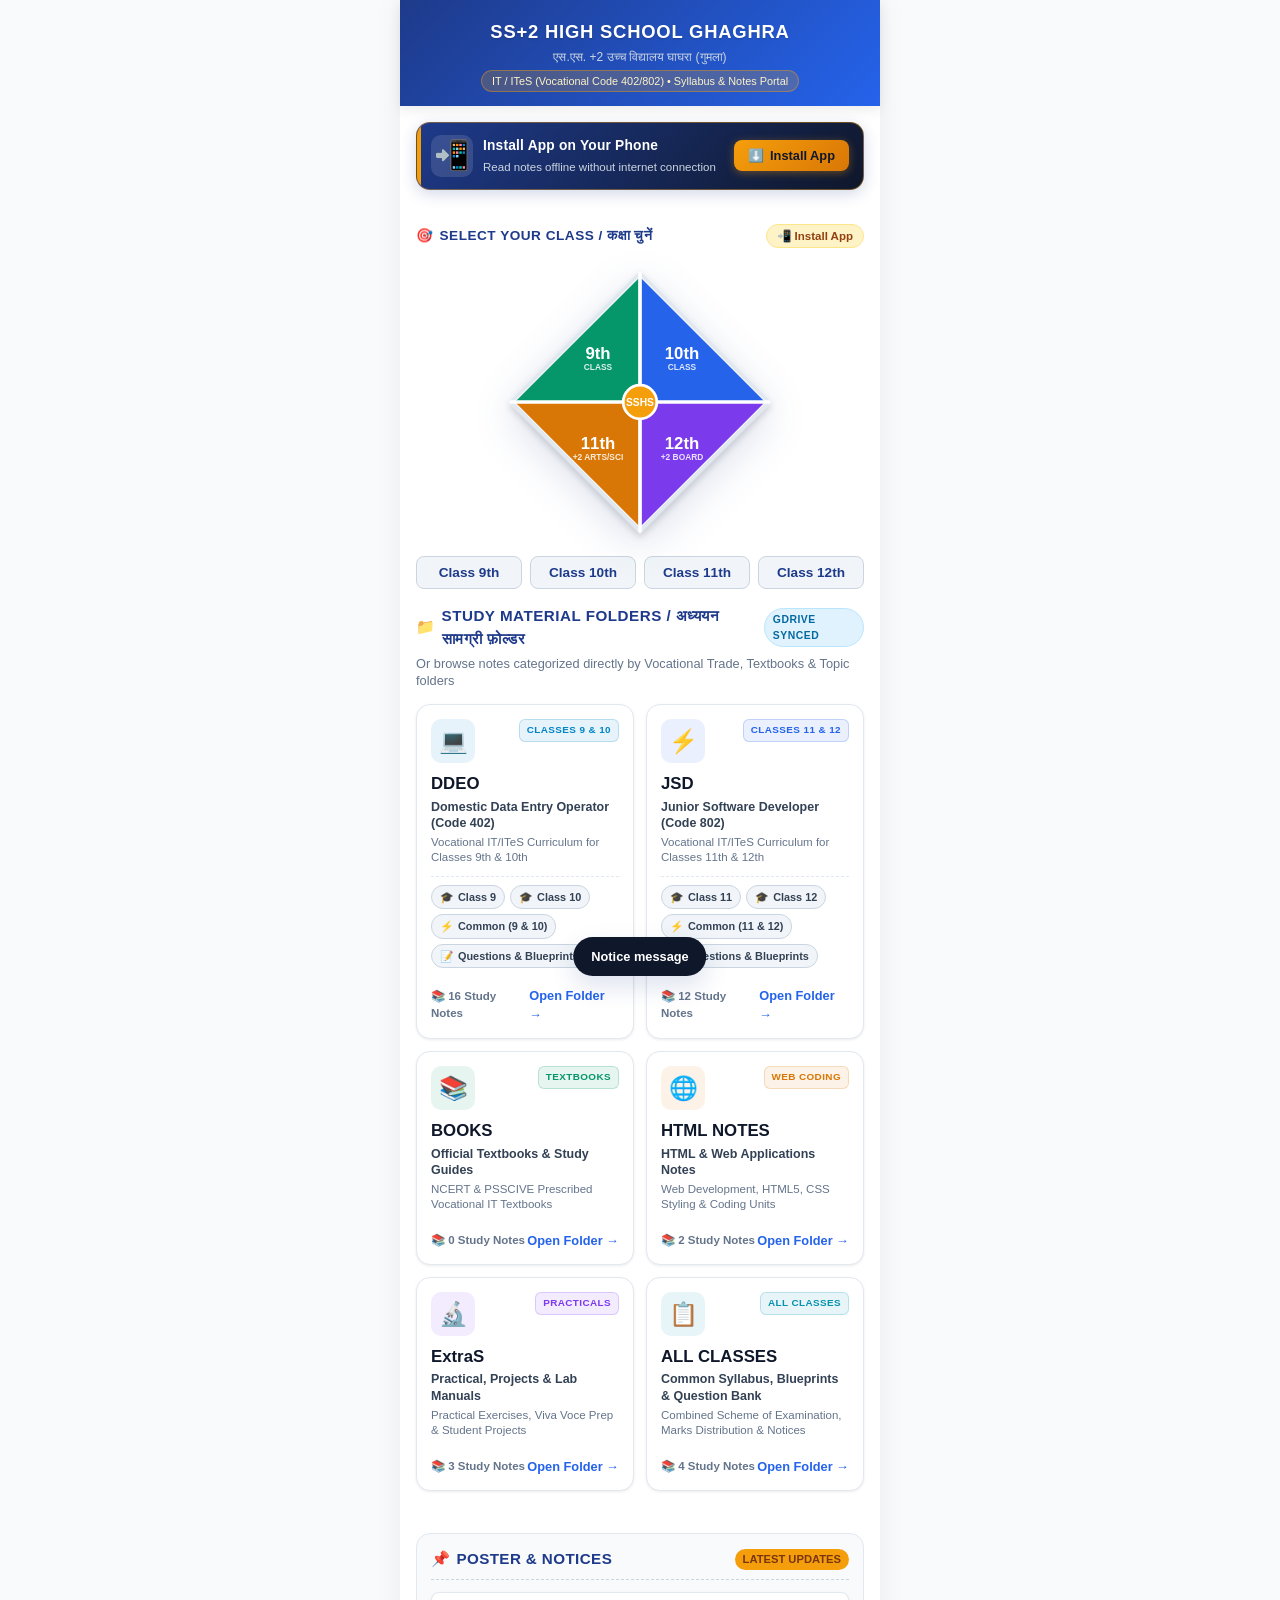
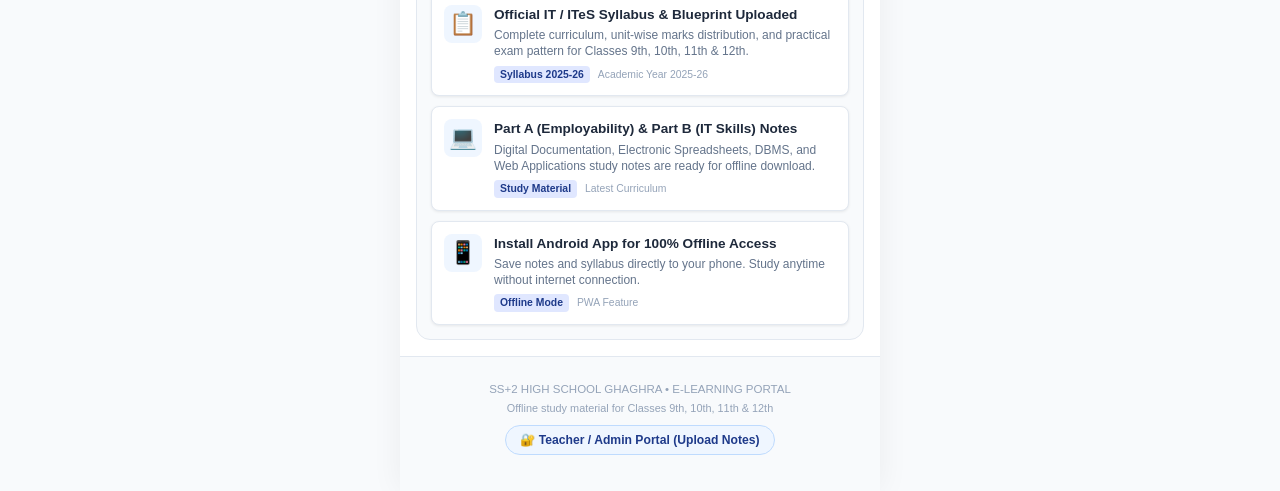
==== commit 5486ee17: "changes to arrangement of the code and added some new features to the website." ====
--- a/index.html
+++ b/index.html
@@ -70,140 +70,11 @@
         </button>
       </div>
 
-      <!-- Primary Folder Headers Section (Mirroring Google Drive Structure) -->
-      <section class="folder-categories-section">
-        <div class="folder-section-header">
-          <div class="folder-section-title">
-            <span>📁</span> Study Material Folders / अध्ययन सामग्री फ़ोल्डर
-          </div>
-          <span class="folder-section-badge">GDRIVE SYNCED</span>
-        </div>
-        <p class="folder-section-desc">
-          Browse notes categorized directly by Vocational Trade, Textbooks & Topic folders
-        </p>
-
-        <div id="folderCategoriesContainer" class="folder-grid">
-          <!-- 1. DDEO (Classes 9th & 10th) -->
-          <div class="folder-card" onclick="selectFolderCategory('DDEO', 'all')">
-            <div class="folder-card-top">
-              <div class="folder-icon-wrap" style="background: rgba(2, 132, 199, 0.15); color: #0284c7;">💻</div>
-              <span class="folder-badge" style="background: rgba(2, 132, 199, 0.15); color: #0284c7; border: 1px solid rgba(2, 132, 199, 0.3);">CLASSES 9 & 10</span>
-            </div>
-            <div>
-              <div class="folder-card-title">DDEO</div>
-              <div class="folder-card-fullname">Domestic Data Entry Operator (Code 402)</div>
-              <div class="folder-card-desc">Vocational IT/ITeS Curriculum for Classes 9th & 10th</div>
-            </div>
-            <div class="folder-subfolder-pills">
-              <span class="folder-sub-pill" onclick="event.stopPropagation(); selectFolderCategory('DDEO', 'class9')"><span>🎓</span> Class 9</span>
-              <span class="folder-sub-pill" onclick="event.stopPropagation(); selectFolderCategory('DDEO', 'class10')"><span>🎓</span> Class 10</span>
-              <span class="folder-sub-pill" onclick="event.stopPropagation(); selectFolderCategory('DDEO', 'common')"><span>⚡</span> Common (9 & 10)</span>
-              <span class="folder-sub-pill" onclick="event.stopPropagation(); selectFolderCategory('DDEO', 'questions')"><span>📝</span> Questions & Blueprints</span>
-            </div>
-            <div class="folder-card-footer">
-              <span>📚 Study Notes</span>
-              <span class="folder-open-arrow">Open Folder →</span>
-            </div>
-          </div>
-
-          <!-- 2. JSD (Classes 11th & 12th) -->
-          <div class="folder-card" onclick="selectFolderCategory('JSD', 'all')">
-            <div class="folder-card-top">
-              <div class="folder-icon-wrap" style="background: rgba(37, 99, 235, 0.15); color: #2563eb;">⚡</div>
-              <span class="folder-badge" style="background: rgba(37, 99, 235, 0.15); color: #2563eb; border: 1px solid rgba(37, 99, 235, 0.3);">CLASSES 11 & 12</span>
-            </div>
-            <div>
-              <div class="folder-card-title">JSD</div>
-              <div class="folder-card-fullname">Junior Software Developer (Code 802)</div>
-              <div class="folder-card-desc">Vocational IT/ITeS Curriculum for Classes 11th & 12th</div>
-            </div>
-            <div class="folder-subfolder-pills">
-              <span class="folder-sub-pill" onclick="event.stopPropagation(); selectFolderCategory('JSD', 'class11')"><span>🎓</span> Class 11</span>
-              <span class="folder-sub-pill" onclick="event.stopPropagation(); selectFolderCategory('JSD', 'class12')"><span>🎓</span> Class 12</span>
-              <span class="folder-sub-pill" onclick="event.stopPropagation(); selectFolderCategory('JSD', 'common')"><span>⚡</span> Common (11 & 12)</span>
-              <span class="folder-sub-pill" onclick="event.stopPropagation(); selectFolderCategory('JSD', 'questions')"><span>📝</span> Questions & Blueprints</span>
-            </div>
-            <div class="folder-card-footer">
-              <span>📚 Study Notes</span>
-              <span class="folder-open-arrow">Open Folder →</span>
-            </div>
-          </div>
-
-          <!-- 3. BOOKS -->
-          <div class="folder-card" onclick="selectFolderCategory('BOOKS', 'all')">
-            <div class="folder-card-top">
-              <div class="folder-icon-wrap" style="background: rgba(5, 150, 105, 0.15); color: #059669;">📚</div>
-              <span class="folder-badge" style="background: rgba(5, 150, 105, 0.15); color: #059669; border: 1px solid rgba(5, 150, 105, 0.3);">TEXTBOOKS</span>
-            </div>
-            <div>
-              <div class="folder-card-title">BOOKS</div>
-              <div class="folder-card-fullname">Official Textbooks & Study Guides</div>
-              <div class="folder-card-desc">NCERT & PSSCIVE Prescribed Vocational IT Textbooks</div>
-            </div>
-            <div class="folder-card-footer">
-              <span>📚 Study Notes</span>
-              <span class="folder-open-arrow">Open Folder →</span>
-            </div>
-          </div>
-
-          <!-- 4. HTML NOTES -->
-          <div class="folder-card" onclick="selectFolderCategory('HTML_NOTES', 'all')">
-            <div class="folder-card-top">
-              <div class="folder-icon-wrap" style="background: rgba(217, 119, 6, 0.15); color: #d97706;">🌐</div>
-              <span class="folder-badge" style="background: rgba(217, 119, 6, 0.15); color: #d97706; border: 1px solid rgba(217, 119, 6, 0.3);">WEB CODING</span>
-            </div>
-            <div>
-              <div class="folder-card-title">HTML NOTES</div>
-              <div class="folder-card-fullname">HTML & Web Applications Notes</div>
-              <div class="folder-card-desc">Web Development, HTML5, CSS Styling & Coding Units</div>
-            </div>
-            <div class="folder-card-footer">
-              <span>📚 Study Notes</span>
-              <span class="folder-open-arrow">Open Folder →</span>
-            </div>
-          </div>
-
-          <!-- 5. ExtraS -->
-          <div class="folder-card" onclick="selectFolderCategory('EXTRAS', 'all')">
-            <div class="folder-card-top">
-              <div class="folder-icon-wrap" style="background: rgba(124, 58, 237, 0.15); color: #7c3aed;">🔬</div>
-              <span class="folder-badge" style="background: rgba(124, 58, 237, 0.15); color: #7c3aed; border: 1px solid rgba(124, 58, 237, 0.3);">PRACTICALS</span>
-            </div>
-            <div>
-              <div class="folder-card-title">ExtraS</div>
-              <div class="folder-card-fullname">Practical, Projects & Lab Manuals</div>
-              <div class="folder-card-desc">Practical Exercises, Viva Voce Prep & Student Projects</div>
-            </div>
-            <div class="folder-card-footer">
-              <span>📚 Study Notes</span>
-              <span class="folder-open-arrow">Open Folder →</span>
-            </div>
-          </div>
-
-          <!-- 6. ALL CLASSES -->
-          <div class="folder-card" onclick="selectFolderCategory('ALL_CLASSES', 'all')">
-            <div class="folder-card-top">
-              <div class="folder-icon-wrap" style="background: rgba(8, 145, 178, 0.15); color: #0891b2;">📋</div>
-              <span class="folder-badge" style="background: rgba(8, 145, 178, 0.15); color: #0891b2; border: 1px solid rgba(8, 145, 178, 0.3);">ALL CLASSES</span>
-            </div>
-            <div>
-              <div class="folder-card-title">ALL CLASSES</div>
-              <div class="folder-card-fullname">Common Syllabus, Blueprints & Question Bank</div>
-              <div class="folder-card-desc">Combined Scheme of Examination, Marks Distribution & Notices</div>
-            </div>
-            <div class="folder-card-footer">
-              <span>📚 Study Notes</span>
-              <span class="folder-open-arrow">Open Folder →</span>
-            </div>
-          </div>
-        </div>
-      </section>
-
-      <!-- Secondary Class Selector (Diamond / Kite) -->
+      <!-- 1. Class Selection Section (Diamond 4-Quadrant Selector) -->
       <section class="diamond-section">
         <div class="selector-header-row">
           <div class="selector-instruction">
-            <span>🎯</span> Or Browse by Class / अथवा कक्षा अनुसार देखें
+            <span>🎯</span> Select Your Class / कक्षा चुनें
           </div>
           <button class="install-pill-btn" onclick="triggerPwaInstall()" title="Install App on Phone">
             📲 Install App
@@ -277,6 +148,135 @@
         </div>
       </section>
 
+      <!-- 2. Vocational Folder Headers Section (Mirroring Google Drive Structure) -->
+      <section class="folder-categories-section">
+        <div class="folder-section-header">
+          <div class="folder-section-title">
+            <span>📁</span> Study Material Folders / अध्ययन सामग्री फ़ोल्डर
+          </div>
+          <span class="folder-section-badge">GDRIVE SYNCED</span>
+        </div>
+        <p class="folder-section-desc">
+          Or browse notes categorized directly by Vocational Trade, Textbooks & Topic folders
+        </p>
+
+        <div id="folderCategoriesContainer" class="folder-grid">
+          <!-- 1. DDEO (Classes 9th & 10th) -->
+          <div class="folder-card" onclick="selectFolderCategory('DDEO', 'all')">
+            <div class="folder-card-top">
+              <div class="folder-icon-wrap" style="background: rgba(2, 132, 199, 0.15); color: #0284c7;">💻</div>
+              <span class="folder-badge" style="background: rgba(2, 132, 199, 0.15); color: #0284c7; border: 1px solid rgba(2, 132, 199, 0.3);">CLASSES 9 & 10</span>
+            </div>
+            <div>
+              <div class="folder-card-title">DDEO</div>
+              <div class="folder-card-fullname">Domestic Data Entry Operator (Code 402)</div>
+              <div class="folder-card-desc">Vocational IT/ITeS Curriculum for Classes 9th & 10th</div>
+            </div>
+            <div class="folder-subfolder-pills">
+              <span class="folder-sub-pill" onclick="event.stopPropagation(); selectFolderCategory('DDEO', 'class9')"><span>🎓</span> Class 9</span>
+              <span class="folder-sub-pill" onclick="event.stopPropagation(); selectFolderCategory('DDEO', 'class10')"><span>🎓</span> Class 10</span>
+              <span class="folder-sub-pill" onclick="event.stopPropagation(); selectFolderCategory('DDEO', 'common')"><span>⚡</span> Common (9 & 10)</span>
+              <span class="folder-sub-pill" onclick="event.stopPropagation(); selectFolderCategory('DDEO', 'questions')"><span>📝</span> Questions & Blueprints</span>
+            </div>
+            <div class="folder-card-footer">
+              <span>📚 Study Notes</span>
+              <span class="folder-open-arrow">Open Folder →</span>
+            </div>
+          </div>
+
+          <!-- 2. JSD (Classes 11th & 12th) -->
+          <div class="folder-card" onclick="selectFolderCategory('JSD', 'all')">
+            <div class="folder-card-top">
+              <div class="folder-icon-wrap" style="background: rgba(37, 99, 235, 0.15); color: #2563eb;">⚡</div>
+              <span class="folder-badge" style="background: rgba(37, 99, 235, 0.15); color: #2563eb; border: 1px solid rgba(37, 99, 235, 0.3);">CLASSES 11 & 12</span>
+            </div>
+            <div>
+              <div class="folder-card-title">JSD</div>
+              <div class="folder-card-fullname">Junior Software Developer (Code 802)</div>
+              <div class="folder-card-desc">Vocational IT/ITeS Curriculum for Classes 11th & 12th</div>
+            </div>
+            <div class="folder-subfolder-pills">
+              <span class="folder-sub-pill" onclick="event.stopPropagation(); selectFolderCategory('JSD', 'class11')"><span>🎓</span> Class 11</span>
+              <span class="folder-sub-pill" onclick="event.stopPropagation(); selectFolderCategory('JSD', 'class12')"><span>🎓</span> Class 12</span>
+              <span class="folder-sub-pill" onclick="event.stopPropagation(); selectFolderCategory('JSD', 'common')"><span>⚡</span> Common (11 & 12)</span>
+              <span class="folder-sub-pill" onclick="event.stopPropagation(); selectFolderCategory('JSD', 'questions')"><span>📝</span> Questions & Blueprints</span>
+            </div>
+            <div class="folder-card-footer">
+              <span>📚 Study Notes</span>
+              <span class="folder-open-arrow">Open Folder →</span>
+            </div>
+          </div>
+
+          <!-- 3. BOOKS -->
+          <div class="folder-card" onclick="selectFolderCategory('BOOKS', 'all')">
+            <div class="folder-card-top">
+              <div class="folder-icon-wrap" style="background: rgba(5, 150, 105, 0.15); color: #059669;">📚</div>
+              <span class="folder-badge" style="background: rgba(5, 150, 105, 0.15); color: #059669; border: 1px solid rgba(5, 150, 105, 0.3);">TEXTBOOKS</span>
+            </div>
+            <div>
+              <div class="folder-card-title">BOOKS</div>
+              <div class="folder-card-fullname">Official Textbooks & Study Guides</div>
+              <div class="folder-card-desc">NCERT & PSSCIVE Prescribed Vocational IT Textbooks</div>
+            </div>
+            <div class="folder-card-footer">
+              <span>📚 Study Notes</span>
+              <span class="folder-open-arrow">Open Folder →</span>
+            </div>
+          </div>
+
+          <!-- 4. HTML NOTES -->
+          <div class="folder-card" onclick="selectFolderCategory('HTML_NOTES', 'all')">
+            <div class="folder-card-top">
+              <div class="folder-icon-wrap" style="background: rgba(217, 119, 6, 0.15); color: #d97706;">🌐</div>
+              <span class="folder-badge" style="background: rgba(217, 119, 6, 0.15); color: #d97706; border: 1px solid rgba(217, 119, 6, 0.3);">WEB CODING</span>
+            </div>
+            <div>
+              <div class="folder-card-title">HTML NOTES</div>
+              <div class="folder-card-fullname">HTML & Web Applications Notes</div>
+              <div class="folder-card-desc">Web Development, HTML5, CSS Styling & Coding Units</div>
+            </div>
+            <div class="folder-card-footer">
+              <span>📚 Study Notes</span>
+              <span class="folder-open-arrow">Open Folder →</span>
+            </div>
+          </div>
+
+          <!-- 5. ExtraS -->
+          <div class="folder-card" onclick="selectFolderCategory('EXTRAS', 'all')">
+            <div class="folder-card-top">
+              <div class="folder-icon-wrap" style="background: rgba(124, 58, 237, 0.15); color: #7c3aed;">🔬</div>
+              <span class="folder-badge" style="background: rgba(124, 58, 237, 0.15); color: #7c3aed; border: 1px solid rgba(124, 58, 237, 0.3);">PRACTICALS</span>
+            </div>
+            <div>
+              <div class="folder-card-title">ExtraS</div>
+              <div class="folder-card-fullname">Practical, Projects & Lab Manuals</div>
+              <div class="folder-card-desc">Practical Exercises, Viva Voce Prep & Student Projects</div>
+            </div>
+            <div class="folder-card-footer">
+              <span>📚 Study Notes</span>
+              <span class="folder-open-arrow">Open Folder →</span>
+            </div>
+          </div>
+
+          <!-- 6. ALL CLASSES -->
+          <div class="folder-card" onclick="selectFolderCategory('ALL_CLASSES', 'all')">
+            <div class="folder-card-top">
+              <div class="folder-icon-wrap" style="background: rgba(8, 145, 178, 0.15); color: #0891b2;">📋</div>
+              <span class="folder-badge" style="background: rgba(8, 145, 178, 0.15); color: #0891b2; border: 1px solid rgba(8, 145, 178, 0.3);">ALL CLASSES</span>
+            </div>
+            <div>
+              <div class="folder-card-title">ALL CLASSES</div>
+              <div class="folder-card-fullname">Common Syllabus, Blueprints & Question Bank</div>
+              <div class="folder-card-desc">Combined Scheme of Examination, Marks Distribution & Notices</div>
+            </div>
+            <div class="folder-card-footer">
+              <span>📚 Study Notes</span>
+              <span class="folder-open-arrow">Open Folder →</span>
+            </div>
+          </div>
+        </div>
+      </section>
+
       <!-- Poster / Notice Board Section (as in reference sketch) -->
       <section class="poster-section">
         <div class="poster-header">
@@ -341,10 +341,26 @@
     <div class="modal-container">
       <div class="modal-header">
         <div id="modalTitle" class="modal-title">Study Note Viewer</div>
-        <button class="modal-close" onclick="closePdfViewer()" title="Close">✕</button>
+        <div class="modal-header-actions" style="display: flex; align-items: center; gap: 8px;">
+          <a id="modalExternalLink" class="btn-modal-external" href="#" target="_blank" rel="noopener noreferrer" title="Open Fullscreen in New Tab" style="display: none;">
+            ↗️ Open Fullscreen
+          </a>
+          <button class="modal-close" onclick="closePdfViewer()" title="Close">✕</button>
+        </div>
       </div>
       <div class="modal-body">
-        <iframe id="modalFrame" class="pdf-frame" src="about:blank" sandbox="allow-scripts allow-same-origin allow-downloads allow-forms" loading="lazy"></iframe>
+        <!-- Google Drive Helper Banner (Displays if viewing Google Drive documents) -->
+        <div id="modalDriveHelper" class="modal-drive-helper" style="display: none;">
+          <div class="helper-info">
+            <span class="helper-icon">💡</span>
+            <span>If Google Drive displays a cookie notice or cannot load the preview, open it directly in Drive:</span>
+          </div>
+          <a id="modalDirectOpenBtn" class="btn-helper-open" href="#" target="_blank" rel="noopener noreferrer">
+            🚀 Open Full Screen in Google Drive
+          </a>
+        </div>
+        <!-- Note: sandbox removed so browser PDF engine & Google Drive preview initialize smoothly without SecurityError/cookie block -->
+        <iframe id="modalFrame" class="pdf-frame" src="about:blank" loading="lazy"></iframe>
       </div>
       <div class="modal-footer">
         <button class="btn-action btn-view" onclick="closePdfViewer()">Close</button>
--- a/css/styles.css
+++ b/css/styles.css
@@ -1033,12 +1033,71 @@
   flex: 1;
   background: #334155;
   display: flex;
+  flex-direction: column;
   position: relative;
+}
+
+.modal-drive-helper {
+  background: #eff6ff;
+  border-bottom: 1.5px solid #bfdbfe;
+  padding: 8px 12px;
+  display: flex;
+  align-items: center;
+  justify-content: space-between;
+  gap: 8px;
+  font-size: 0.74rem;
+  color: #1e3a8a;
+  flex-shrink: 0;
+}
+
+.helper-info {
+  display: flex;
+  align-items: center;
+  gap: 6px;
+  line-height: 1.3;
+}
+
+.btn-helper-open {
+  background: #2563eb;
+  color: #ffffff !important;
+  padding: 5px 10px;
+  border-radius: 6px;
+  font-weight: 700;
+  font-size: 0.72rem;
+  text-decoration: none;
+  white-space: nowrap;
+  display: inline-flex;
+  align-items: center;
+  gap: 4px;
+  transition: all 0.15s;
+  flex-shrink: 0;
+}
+
+.btn-helper-open:hover {
+  background: #1d4ed8;
+}
+
+.btn-modal-external {
+  font-size: 0.72rem;
+  color: #ffffff;
+  font-weight: 700;
+  text-decoration: none;
+  padding: 4px 8px;
+  background: rgba(255, 255, 255, 0.2);
+  border-radius: 6px;
+  border: 1px solid rgba(255, 255, 255, 0.35);
+  transition: all 0.15s;
+  white-space: nowrap;
+}
+
+.btn-modal-external:hover {
+  background: rgba(255, 255, 255, 0.35);
 }
 
 .pdf-frame {
   width: 100%;
   height: 100%;
+  flex: 1;
   border: none;
 }
 
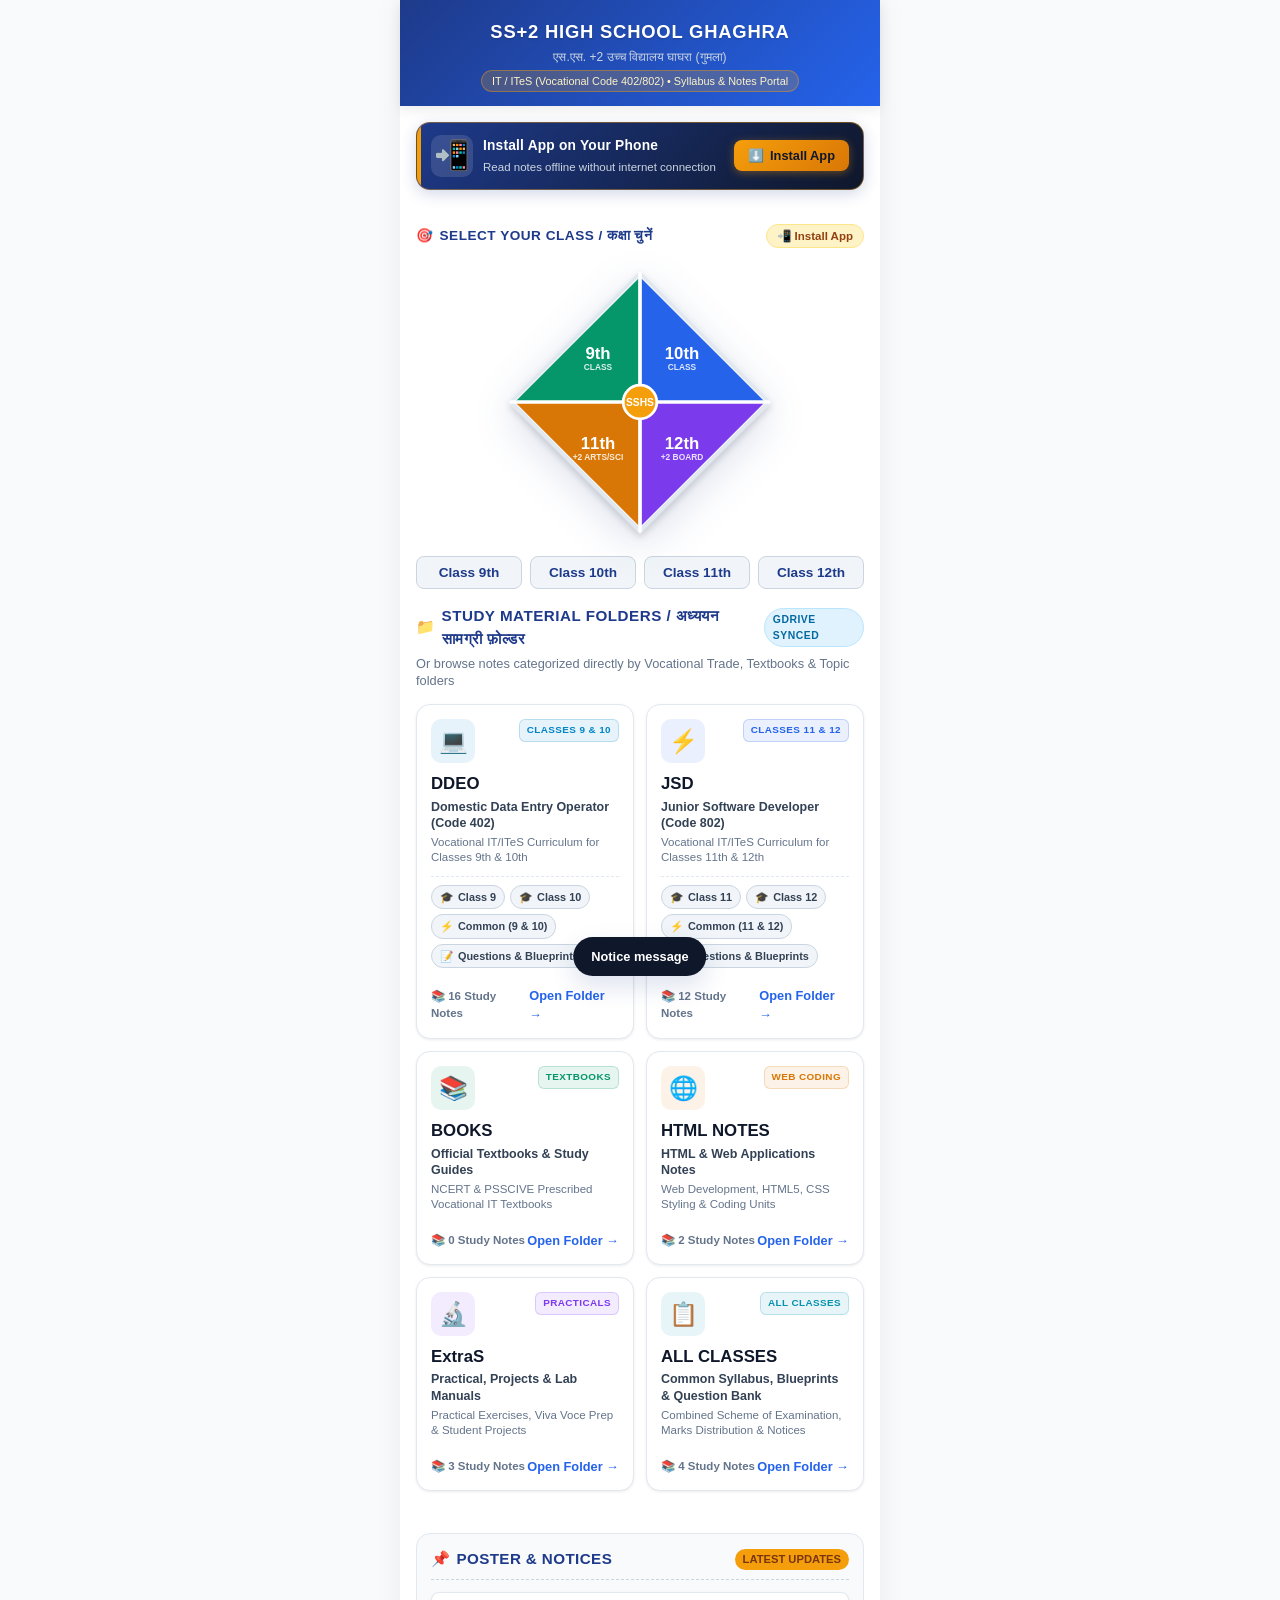
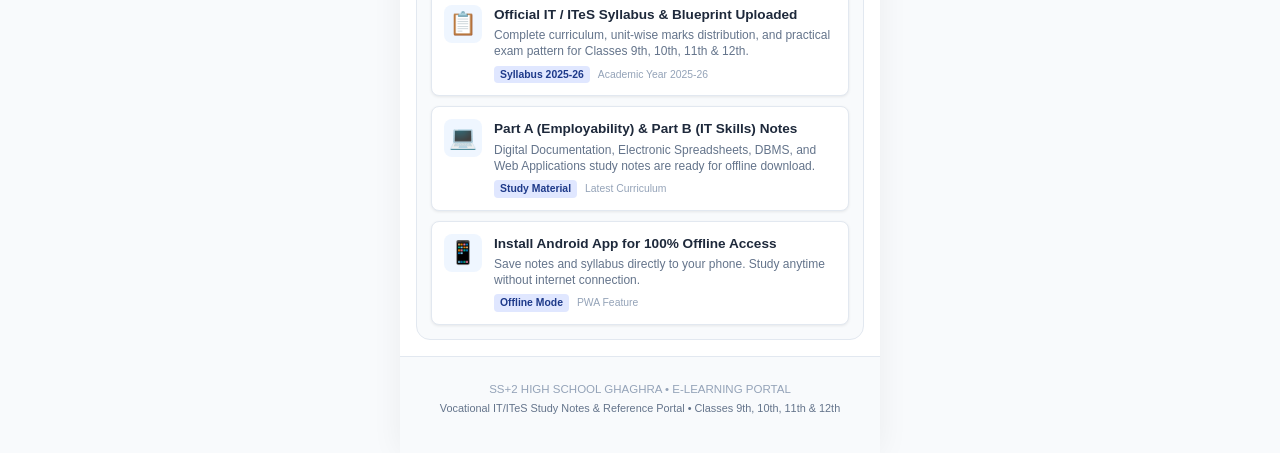
==== commit e84f3bc0: "admin profile addded in admin portal for password and security questions and answers." ====
--- a/index.html
+++ b/index.html
@@ -323,13 +323,14 @@
 
     </main>
 
-    <!-- App Footer with Admin Portal Link -->
+    <!-- App Footer (Clean Student View - Admin Link Discreetly Hidden) -->
     <footer class="app-footer">
-      <div>SS+2 HIGH SCHOOL GHAGHRA • E-LEARNING PORTAL</div>
-      <div style="font-size: 0.68rem; margin-top: 2px;">Offline study material for Classes 9th, 10th, 11th & 12th</div>
-      <a href="./admin.html" class="admin-portal-link">
-        🔐 Teacher / Admin Portal (Upload Notes)
-      </a>
+      <div id="schoolFooterTitle" class="footer-title" style="cursor: default; user-select: none;">
+        SS+2 HIGH SCHOOL GHAGHRA • E-LEARNING PORTAL
+      </div>
+      <div style="font-size: 0.68rem; margin-top: 2px; color: var(--text-muted);">
+        Vocational IT/ITeS Study Notes & Reference Portal • Classes 9th, 10th, 11th & 12th
+      </div>
     </footer>
 
   </div>
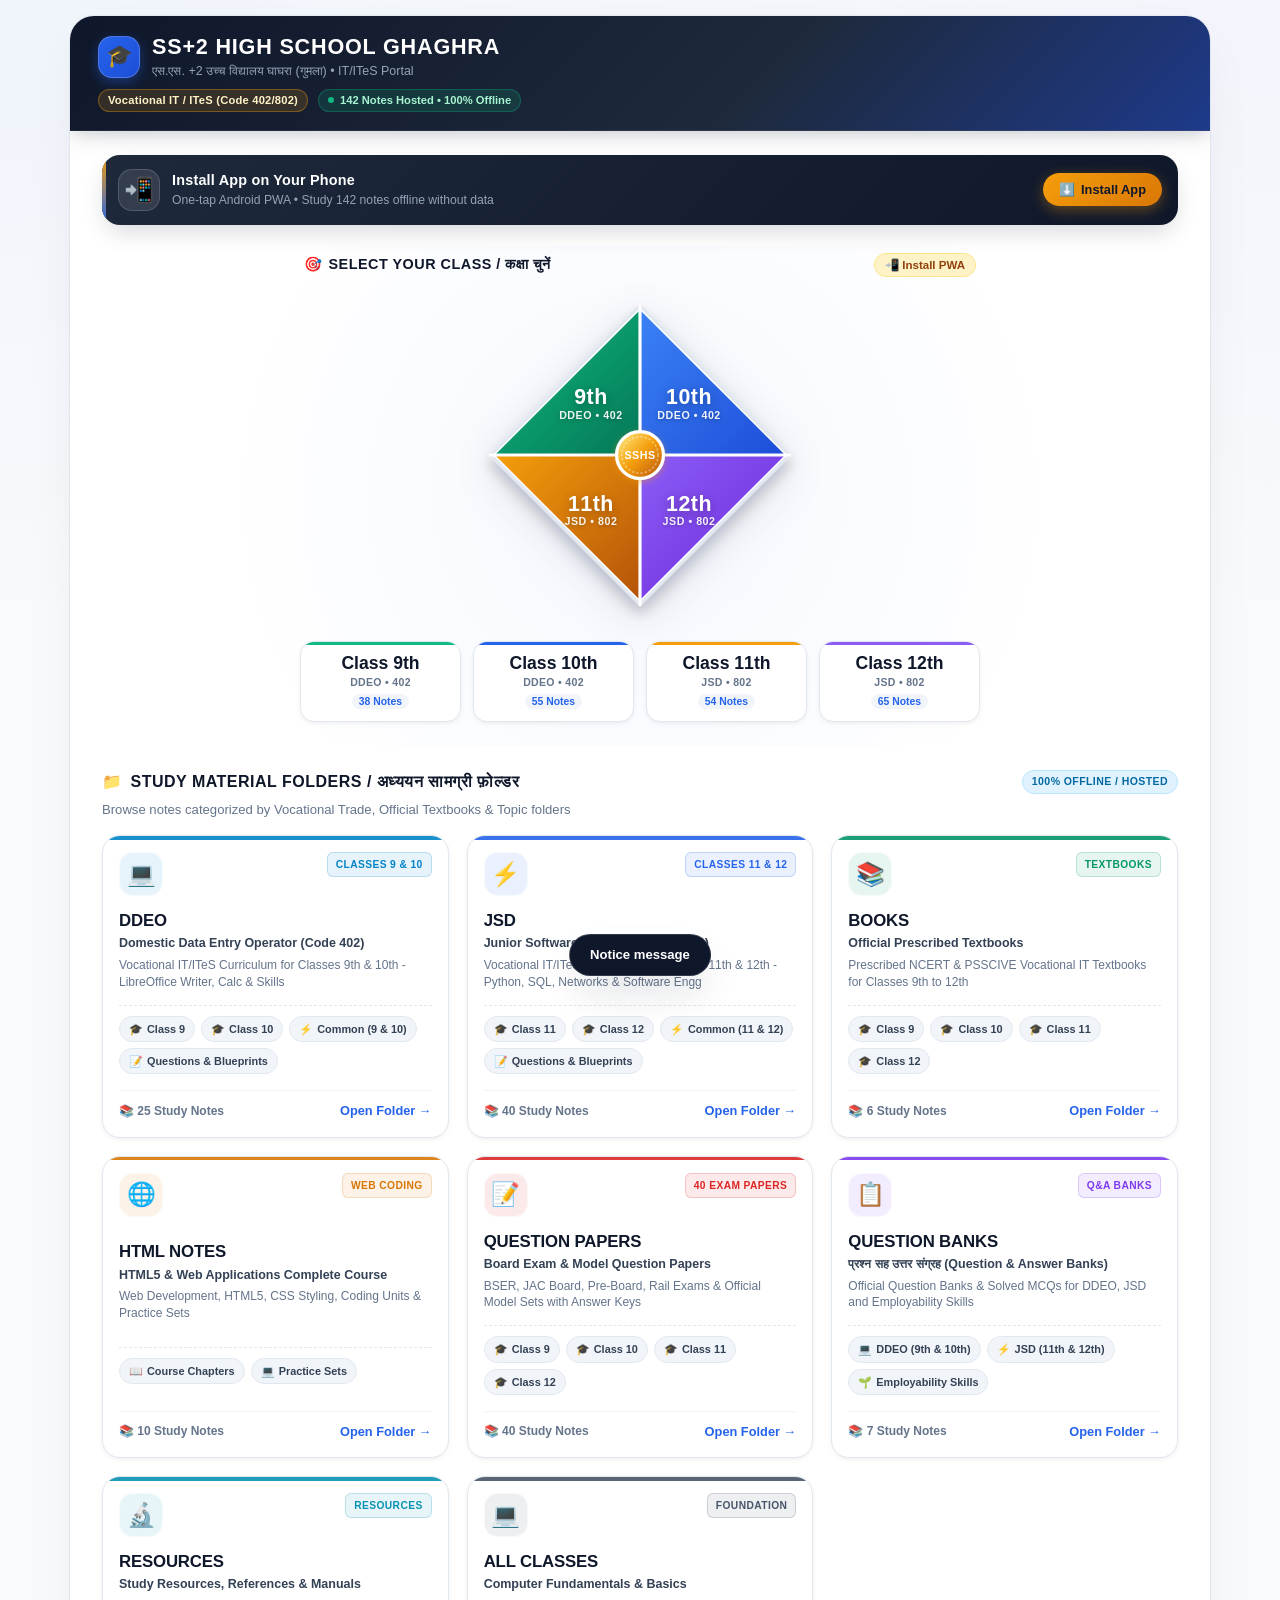
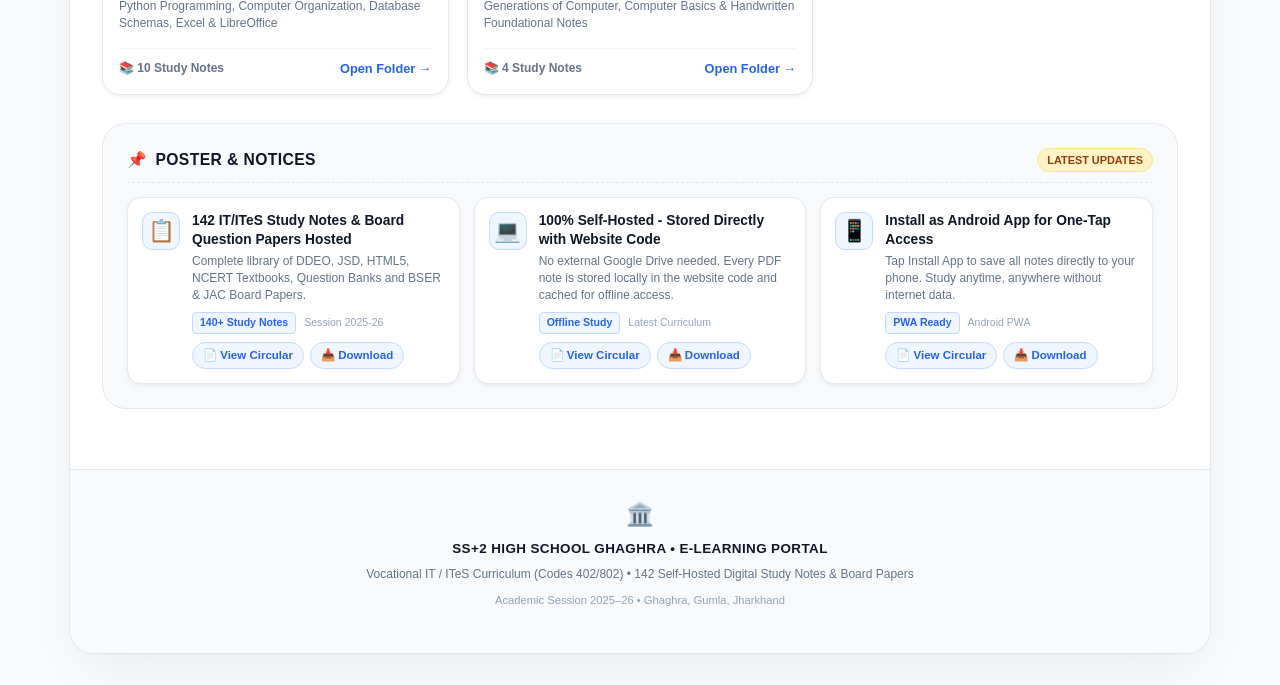
==== commit 1250ca91: "feat: modernize portal UI, self-host 142 notes across 8 folders, add notices directory, harden secur" ====
--- a/index.html
+++ b/index.html
@@ -9,7 +9,7 @@
   <title>SS+2 HIGH SCHOOL GHAGHRA - Study Notes</title>
 
   <!-- Security Headers (Zero-Risk Policy) -->
-  <meta http-equiv="Content-Security-Policy" content="default-src 'self'; script-src 'self' 'unsafe-inline'; style-src 'self' 'unsafe-inline'; img-src 'self' data: blob: https://*.googleusercontent.com https://ssl.gstatic.com; font-src 'self'; object-src 'self' blob:; frame-src 'self' blob: https://drive.google.com https://docs.google.com; connect-src 'self' blob: ws: wss: https://script.google.com https://script.googleusercontent.com https://drive.google.com https://www.googleapis.com https://docs.google.com; base-uri 'self'; form-action 'self';">
+  <meta http-equiv="Content-Security-Policy" content="default-src 'self'; script-src 'self' 'unsafe-inline'; style-src 'self' 'unsafe-inline'; img-src 'self' data: blob:; font-src 'self'; object-src 'self' blob:; frame-src 'self' blob:; connect-src 'self' blob: ws: wss:; base-uri 'self'; form-action 'self';">
   <meta http-equiv="X-Content-Type-Options" content="nosniff">
   <meta name="referrer" content="strict-origin-when-cross-origin">
 
@@ -36,18 +36,31 @@
     <!-- App Header -->
     <header class="app-header">
       <!-- Main Home Header (Page 1) -->
-      <div id="mainHeader">
-        <h1 class="school-name">SS+2 HIGH SCHOOL GHAGHRA</h1>
-        <div class="school-sub">एस.एस. +2 उच्च विद्यालय घाघरा (गुमला)</div>
-        <div class="school-tagline">IT / ITeS (Vocational Code 402/802) • Syllabus & Notes Portal</div>
+      <div id="mainHeader" class="header-home">
+        <div class="header-brand-row">
+          <div class="school-logo-emblem">
+            <span>🎓</span>
+          </div>
+          <div class="school-title-group">
+            <h1 class="school-name">SS+2 HIGH SCHOOL GHAGHRA</h1>
+            <div class="school-sub">एस.एस. +2 उच्च विद्यालय घाघरा (गुमला) • IT/ITeS Portal</div>
+          </div>
+        </div>
+        <div class="header-badges-row">
+          <span class="school-tagline">Vocational IT / ITeS (Code 402/802)</span>
+          <span class="header-live-badge"><span class="pulse-dot"></span> 142 Notes Hosted • 100% Offline</span>
+        </div>
       </div>
 
       <!-- Navigation Header for Class Notes (Page 2) -->
       <div id="navBar" class="nav-bar" style="display: none;">
         <button class="btn-back" onclick="goHome()">
-          <span>←</span> Back to Classes
+          <span class="btn-back-arrow">←</span> Back to Classes
         </button>
-        <div class="page-title">SS+2 GHAGHRA</div>
+        <div class="page-title-wrap">
+          <span class="page-title-badge">PORTAL</span>
+          <div class="page-title">SS+2 GHAGHRA</div>
+        </div>
       </div>
     </header>
 
@@ -62,7 +75,7 @@
           <div class="pwa-prompt-icon">📲</div>
           <div class="pwa-prompt-text">
             <div class="pwa-prompt-title">Install App on Your Phone</div>
-            <div class="pwa-prompt-desc">Read notes offline without internet connection</div>
+            <div class="pwa-prompt-desc">One-tap Android PWA • Study 142 notes offline without data</div>
           </div>
         </div>
         <button id="pwaPromptBtn" class="btn-pwa-prompt" onclick="triggerPwaInstall()">
@@ -77,92 +90,135 @@
             <span>🎯</span> Select Your Class / कक्षा चुनें
           </div>
           <button class="install-pill-btn" onclick="triggerPwaInstall()" title="Install App on Phone">
-            📲 Install App
+            📲 Install PWA
           </button>
         </div>
 
         <div class="diamond-container">
           <svg class="diamond-svg" viewBox="0 0 300 300" xmlns="http://www.w3.org/2000/svg">
             <defs>
-              <!-- Shadows and Gradients for Quadrants -->
-              <filter id="shadow" x="-10%" y="-10%" width="120%" height="120%">
-                <feDropShadow dx="0" dy="4" stdDeviation="4" flood-opacity="0.15"/>
+              <!-- Ambient Drop Shadow -->
+              <filter id="shadow" x="-15%" y="-15%" width="130%" height="130%">
+                <feDropShadow dx="0" dy="8" stdDeviation="6" flood-color="#0f172a" flood-opacity="0.18"/>
               </filter>
+              <!-- Center Glow Filter -->
+              <filter id="centerGlow" x="-20%" y="-20%" width="140%" height="140%">
+                <feDropShadow dx="0" dy="2" stdDeviation="3" flood-color="#f59e0b" flood-opacity="0.4"/>
+              </filter>
+              <!-- Modern Gradients for 4 Quadrants -->
+              <linearGradient id="grad9" x1="0%" y1="0%" x2="100%" y2="100%">
+                <stop offset="0%" stop-color="#10b981"/>
+                <stop offset="100%" stop-color="#047857"/>
+              </linearGradient>
+              <linearGradient id="grad10" x1="0%" y1="0%" x2="100%" y2="100%">
+                <stop offset="0%" stop-color="#3b82f6"/>
+                <stop offset="100%" stop-color="#1d4ed8"/>
+              </linearGradient>
+              <linearGradient id="grad11" x1="0%" y1="0%" x2="100%" y2="100%">
+                <stop offset="0%" stop-color="#f59e0b"/>
+                <stop offset="100%" stop-color="#b45309"/>
+              </linearGradient>
+              <linearGradient id="grad12" x1="0%" y1="0%" x2="100%" y2="100%">
+                <stop offset="0%" stop-color="#8b5cf6"/>
+                <stop offset="100%" stop-color="#6d28d9"/>
+              </linearGradient>
+              <linearGradient id="goldBadgeGrad" x1="0%" y1="0%" x2="100%" y2="100%">
+                <stop offset="0%" stop-color="#fef08a"/>
+                <stop offset="50%" stop-color="#f59e0b"/>
+                <stop offset="100%" stop-color="#b45309"/>
+              </linearGradient>
             </defs>
 
             <!-- Outer Diamond Background Frame -->
-            <polygon points="150,12 288,150 150,288 12,150" fill="#ffffff" stroke="#e2e8f0" stroke-width="4" filter="url(#shadow)"/>
+            <polygon points="150,10 290,150 150,290 10,150" fill="#ffffff" stroke="#e2e8f0" stroke-width="3" filter="url(#shadow)"/>
 
             <!-- Quadrant 1: 9th (Top-Left) -->
             <g class="quadrant-group" onclick="selectClass('9th')" style="cursor: pointer;">
-              <path class="quadrant-path" d="M 150,150 L 16,150 L 150,16 Z" fill="#059669">
-                <title>Class 9th Notes</title>
+              <path class="quadrant-path" d="M 150,150 L 14,150 L 150,14 Z" fill="url(#grad9)">
+                <title>Class 9th IT/ITeS Notes & Syllabus</title>
               </path>
-              <text x="105" y="98" class="quadrant-label">9th</text>
-              <text x="105" y="116" class="quadrant-sublabel">CLASS</text>
+              <text x="104" y="96" class="quadrant-label">9th</text>
+              <text x="104" y="116" class="quadrant-sublabel">DDEO • 402</text>
             </g>
 
             <!-- Quadrant 2: 10th (Top-Right) -->
             <g class="quadrant-group" onclick="selectClass('10th')" style="cursor: pointer;">
-              <path class="quadrant-path" d="M 150,150 L 150,16 L 284,150 Z" fill="#2563eb">
-                <title>Class 10th Notes</title>
+              <path class="quadrant-path" d="M 150,150 L 150,14 L 286,150 Z" fill="url(#grad10)">
+                <title>Class 10th IT/ITeS Notes & Syllabus</title>
               </path>
-              <text x="195" y="98" class="quadrant-label">10th</text>
-              <text x="195" y="116" class="quadrant-sublabel">CLASS</text>
+              <text x="196" y="96" class="quadrant-label">10th</text>
+              <text x="196" y="116" class="quadrant-sublabel">DDEO • 402</text>
             </g>
 
             <!-- Quadrant 3: 11th (Bottom-Left) -->
             <g class="quadrant-group" onclick="selectClass('11th')" style="cursor: pointer;">
-              <path class="quadrant-path" d="M 150,150 L 16,150 L 150,284 Z" fill="#d97706">
-                <title>Class 11th Notes</title>
+              <path class="quadrant-path" d="M 150,150 L 14,150 L 150,286 Z" fill="url(#grad11)">
+                <title>Class 11th IT/ITeS Notes & Syllabus</title>
               </path>
-              <text x="105" y="194" class="quadrant-label">11th</text>
-              <text x="105" y="212" class="quadrant-sublabel">+2 ARTS/SCI</text>
+              <text x="104" y="196" class="quadrant-label">11th</text>
+              <text x="104" y="216" class="quadrant-sublabel">JSD • 802</text>
             </g>
 
             <!-- Quadrant 4: 12th (Bottom-Right) -->
             <g class="quadrant-group" onclick="selectClass('12th')" style="cursor: pointer;">
-              <path class="quadrant-path" d="M 150,150 L 150,284 L 284,150 Z" fill="#7c3aed">
-                <title>Class 12th Notes</title>
+              <path class="quadrant-path" d="M 150,150 L 150,286 L 286,150 Z" fill="url(#grad12)">
+                <title>Class 12th IT/ITeS Notes & Syllabus</title>
               </path>
-              <text x="195" y="194" class="quadrant-label">12th</text>
-              <text x="195" y="212" class="quadrant-sublabel">+2 BOARD</text>
+              <text x="196" y="196" class="quadrant-label">12th</text>
+              <text x="196" y="216" class="quadrant-sublabel">JSD • 802</text>
             </g>
 
             <!-- Dividing Cross Lines -->
-            <line x1="150" y1="12" x2="150" y2="288" stroke="#ffffff" stroke-width="4" stroke-linecap="round"/>
-            <line x1="12" y1="150" x2="288" y2="150" stroke="#ffffff" stroke-width="4" stroke-linecap="round"/>
-
-            <!-- Center Gold Badge -->
-            <circle cx="150" cy="150" r="18" fill="#f59e0b" stroke="#ffffff" stroke-width="3"/>
-            <text x="150" y="154" font-size="11" font-weight="900" fill="#ffffff" text-anchor="middle">SSHS</text>
+            <line x1="150" y1="10" x2="150" y2="290" stroke="#ffffff" stroke-width="3" stroke-linecap="round"/>
+            <line x1="10" y1="150" x2="290" y2="150" stroke="#ffffff" stroke-width="3" stroke-linecap="round"/>
+
+            <!-- Center Gold Insignia Badge -->
+            <circle cx="150" cy="150" r="22" fill="url(#goldBadgeGrad)" stroke="#ffffff" stroke-width="3" filter="url(#centerGlow)"/>
+            <circle cx="150" cy="150" r="17" fill="none" stroke="rgba(255, 255, 255, 0.4)" stroke-width="1.5" stroke-dasharray="2 2"/>
+            <text x="150" y="154" font-size="10" font-weight="900" fill="#ffffff" text-anchor="middle" letter-spacing="0.5px">SSHS</text>
           </svg>
         </div>
 
-        <!-- Quick Finger Tap Buttons for Mobile Accessibility -->
+        <!-- Quick Finger Tap Buttons for Mobile Accessibility & Fast Selection -->
         <div class="class-pill-grid">
-          <button class="class-pill-btn" onclick="selectClass('9th')">Class 9th</button>
-          <button class="class-pill-btn" onclick="selectClass('10th')">Class 10th</button>
-          <button class="class-pill-btn" onclick="selectClass('11th')">Class 11th</button>
-          <button class="class-pill-btn" onclick="selectClass('12th')">Class 12th</button>
+          <button class="class-pill-btn class-pill-9" onclick="selectClass('9th')">
+            <span class="class-pill-num">Class 9th</span>
+            <span class="class-pill-sub">DDEO • 402</span>
+            <span class="class-pill-count">38 Notes</span>
+          </button>
+          <button class="class-pill-btn class-pill-10" onclick="selectClass('10th')">
+            <span class="class-pill-num">Class 10th</span>
+            <span class="class-pill-sub">DDEO • 402</span>
+            <span class="class-pill-count">55 Notes</span>
+          </button>
+          <button class="class-pill-btn class-pill-11" onclick="selectClass('11th')">
+            <span class="class-pill-num">Class 11th</span>
+            <span class="class-pill-sub">JSD • 802</span>
+            <span class="class-pill-count">54 Notes</span>
+          </button>
+          <button class="class-pill-btn class-pill-12" onclick="selectClass('12th')">
+            <span class="class-pill-num">Class 12th</span>
+            <span class="class-pill-sub">JSD • 802</span>
+            <span class="class-pill-count">65 Notes</span>
+          </button>
         </div>
       </section>
 
-      <!-- 2. Vocational Folder Headers Section (Mirroring Google Drive Structure) -->
+      <!-- 2. Vocational Folder Headers Section (Self-Hosted Study Material Library) -->
       <section class="folder-categories-section">
         <div class="folder-section-header">
           <div class="folder-section-title">
             <span>📁</span> Study Material Folders / अध्ययन सामग्री फ़ोल्डर
           </div>
-          <span class="folder-section-badge">GDRIVE SYNCED</span>
+          <span class="folder-section-badge">100% OFFLINE / HOSTED</span>
         </div>
         <p class="folder-section-desc">
-          Or browse notes categorized directly by Vocational Trade, Textbooks & Topic folders
+          Browse notes categorized by Vocational Trade, Official Textbooks & Topic folders
         </p>
 
         <div id="folderCategoriesContainer" class="folder-grid">
           <!-- 1. DDEO (Classes 9th & 10th) -->
-          <div class="folder-card" onclick="selectFolderCategory('DDEO', 'all')">
+          <div class="folder-card" style="--card-accent: #0284c7;" onclick="selectFolderCategory('DDEO', 'all')">
             <div class="folder-card-top">
               <div class="folder-icon-wrap" style="background: rgba(2, 132, 199, 0.15); color: #0284c7;">💻</div>
               <span class="folder-badge" style="background: rgba(2, 132, 199, 0.15); color: #0284c7; border: 1px solid rgba(2, 132, 199, 0.3);">CLASSES 9 & 10</span>
@@ -170,22 +226,21 @@
             <div>
               <div class="folder-card-title">DDEO</div>
               <div class="folder-card-fullname">Domestic Data Entry Operator (Code 402)</div>
-              <div class="folder-card-desc">Vocational IT/ITeS Curriculum for Classes 9th & 10th</div>
+              <div class="folder-card-desc">Vocational IT/ITeS Curriculum for Classes 9th & 10th - LibreOffice Writer, Calc & Skills</div>
             </div>
             <div class="folder-subfolder-pills">
               <span class="folder-sub-pill" onclick="event.stopPropagation(); selectFolderCategory('DDEO', 'class9')"><span>🎓</span> Class 9</span>
               <span class="folder-sub-pill" onclick="event.stopPropagation(); selectFolderCategory('DDEO', 'class10')"><span>🎓</span> Class 10</span>
               <span class="folder-sub-pill" onclick="event.stopPropagation(); selectFolderCategory('DDEO', 'common')"><span>⚡</span> Common (9 & 10)</span>
-              <span class="folder-sub-pill" onclick="event.stopPropagation(); selectFolderCategory('DDEO', 'questions')"><span>📝</span> Questions & Blueprints</span>
-            </div>
-            <div class="folder-card-footer">
-              <span>📚 Study Notes</span>
+            </div>
+            <div class="folder-card-footer">
+              <span>📚 25 Study Notes</span>
               <span class="folder-open-arrow">Open Folder →</span>
             </div>
           </div>
 
           <!-- 2. JSD (Classes 11th & 12th) -->
-          <div class="folder-card" onclick="selectFolderCategory('JSD', 'all')">
+          <div class="folder-card" style="--card-accent: #2563eb;" onclick="selectFolderCategory('JSD', 'all')">
             <div class="folder-card-top">
               <div class="folder-icon-wrap" style="background: rgba(37, 99, 235, 0.15); color: #2563eb;">⚡</div>
               <span class="folder-badge" style="background: rgba(37, 99, 235, 0.15); color: #2563eb; border: 1px solid rgba(37, 99, 235, 0.3);">CLASSES 11 & 12</span>
@@ -193,84 +248,138 @@
             <div>
               <div class="folder-card-title">JSD</div>
               <div class="folder-card-fullname">Junior Software Developer (Code 802)</div>
-              <div class="folder-card-desc">Vocational IT/ITeS Curriculum for Classes 11th & 12th</div>
+              <div class="folder-card-desc">Vocational IT/ITeS Curriculum for Classes 11th & 12th - Python, SQL, Networks & Software Engg</div>
             </div>
             <div class="folder-subfolder-pills">
               <span class="folder-sub-pill" onclick="event.stopPropagation(); selectFolderCategory('JSD', 'class11')"><span>🎓</span> Class 11</span>
               <span class="folder-sub-pill" onclick="event.stopPropagation(); selectFolderCategory('JSD', 'class12')"><span>🎓</span> Class 12</span>
               <span class="folder-sub-pill" onclick="event.stopPropagation(); selectFolderCategory('JSD', 'common')"><span>⚡</span> Common (11 & 12)</span>
-              <span class="folder-sub-pill" onclick="event.stopPropagation(); selectFolderCategory('JSD', 'questions')"><span>📝</span> Questions & Blueprints</span>
-            </div>
-            <div class="folder-card-footer">
-              <span>📚 Study Notes</span>
+            </div>
+            <div class="folder-card-footer">
+              <span>📚 40 Study Notes</span>
               <span class="folder-open-arrow">Open Folder →</span>
             </div>
           </div>
 
           <!-- 3. BOOKS -->
-          <div class="folder-card" onclick="selectFolderCategory('BOOKS', 'all')">
+          <div class="folder-card" style="--card-accent: #059669;" onclick="selectFolderCategory('BOOKS', 'all')">
             <div class="folder-card-top">
               <div class="folder-icon-wrap" style="background: rgba(5, 150, 105, 0.15); color: #059669;">📚</div>
               <span class="folder-badge" style="background: rgba(5, 150, 105, 0.15); color: #059669; border: 1px solid rgba(5, 150, 105, 0.3);">TEXTBOOKS</span>
             </div>
             <div>
               <div class="folder-card-title">BOOKS</div>
-              <div class="folder-card-fullname">Official Textbooks & Study Guides</div>
-              <div class="folder-card-desc">NCERT & PSSCIVE Prescribed Vocational IT Textbooks</div>
-            </div>
-            <div class="folder-card-footer">
-              <span>📚 Study Notes</span>
+              <div class="folder-card-fullname">Official Prescribed Textbooks</div>
+              <div class="folder-card-desc">Prescribed NCERT & PSSCIVE Prescribed Vocational IT Textbooks for Classes 9th to 12th</div>
+            </div>
+            <div class="folder-subfolder-pills">
+              <span class="folder-sub-pill" onclick="event.stopPropagation(); selectFolderCategory('BOOKS', 'class9')"><span>🎓</span> Class 9</span>
+              <span class="folder-sub-pill" onclick="event.stopPropagation(); selectFolderCategory('BOOKS', 'class10')"><span>🎓</span> Class 10</span>
+              <span class="folder-sub-pill" onclick="event.stopPropagation(); selectFolderCategory('BOOKS', 'class11')"><span>🎓</span> Class 11</span>
+              <span class="folder-sub-pill" onclick="event.stopPropagation(); selectFolderCategory('BOOKS', 'class12')"><span>🎓</span> Class 12</span>
+            </div>
+            <div class="folder-card-footer">
+              <span>📚 6 Textbooks</span>
               <span class="folder-open-arrow">Open Folder →</span>
             </div>
           </div>
 
           <!-- 4. HTML NOTES -->
-          <div class="folder-card" onclick="selectFolderCategory('HTML_NOTES', 'all')">
+          <div class="folder-card" style="--card-accent: #d97706;" onclick="selectFolderCategory('HTML_NOTES', 'all')">
             <div class="folder-card-top">
               <div class="folder-icon-wrap" style="background: rgba(217, 119, 6, 0.15); color: #d97706;">🌐</div>
               <span class="folder-badge" style="background: rgba(217, 119, 6, 0.15); color: #d97706; border: 1px solid rgba(217, 119, 6, 0.3);">WEB CODING</span>
             </div>
             <div>
               <div class="folder-card-title">HTML NOTES</div>
-              <div class="folder-card-fullname">HTML & Web Applications Notes</div>
-              <div class="folder-card-desc">Web Development, HTML5, CSS Styling & Coding Units</div>
-            </div>
-            <div class="folder-card-footer">
-              <span>📚 Study Notes</span>
-              <span class="folder-open-arrow">Open Folder →</span>
-            </div>
-          </div>
-
-          <!-- 5. ExtraS -->
-          <div class="folder-card" onclick="selectFolderCategory('EXTRAS', 'all')">
-            <div class="folder-card-top">
-              <div class="folder-icon-wrap" style="background: rgba(124, 58, 237, 0.15); color: #7c3aed;">🔬</div>
-              <span class="folder-badge" style="background: rgba(124, 58, 237, 0.15); color: #7c3aed; border: 1px solid rgba(124, 58, 237, 0.3);">PRACTICALS</span>
-            </div>
-            <div>
-              <div class="folder-card-title">ExtraS</div>
-              <div class="folder-card-fullname">Practical, Projects & Lab Manuals</div>
-              <div class="folder-card-desc">Practical Exercises, Viva Voce Prep & Student Projects</div>
-            </div>
-            <div class="folder-card-footer">
-              <span>📚 Study Notes</span>
-              <span class="folder-open-arrow">Open Folder →</span>
-            </div>
-          </div>
-
-          <!-- 6. ALL CLASSES -->
-          <div class="folder-card" onclick="selectFolderCategory('ALL_CLASSES', 'all')">
-            <div class="folder-card-top">
-              <div class="folder-icon-wrap" style="background: rgba(8, 145, 178, 0.15); color: #0891b2;">📋</div>
-              <span class="folder-badge" style="background: rgba(8, 145, 178, 0.15); color: #0891b2; border: 1px solid rgba(8, 145, 178, 0.3);">ALL CLASSES</span>
+              <div class="folder-card-fullname">HTML5 & Web Applications Complete Course</div>
+              <div class="folder-card-desc">Web Development, HTML5, CSS Styling, Coding Units & Practice Sets</div>
+            </div>
+            <div class="folder-subfolder-pills">
+              <span class="folder-sub-pill" onclick="event.stopPropagation(); selectFolderCategory('HTML_NOTES', 'chapters')"><span>📖</span> Chapters</span>
+              <span class="folder-sub-pill" onclick="event.stopPropagation(); selectFolderCategory('HTML_NOTES', 'practice')"><span>💻</span> Practice</span>
+            </div>
+            <div class="folder-card-footer">
+              <span>📚 10 Course Units</span>
+              <span class="folder-open-arrow">Open Folder →</span>
+            </div>
+          </div>
+
+          <!-- 5. QUESTION PAPERS -->
+          <div class="folder-card" style="--card-accent: #dc2626;" onclick="selectFolderCategory('QUESTION_PAPERS', 'all')">
+            <div class="folder-card-top">
+              <div class="folder-icon-wrap" style="background: rgba(220, 38, 38, 0.15); color: #dc2626;">📝</div>
+              <span class="folder-badge" style="background: rgba(220, 38, 38, 0.15); color: #dc2626; border: 1px solid rgba(220, 38, 38, 0.3);">40 EXAM PAPERS</span>
+            </div>
+            <div>
+              <div class="folder-card-title">QUESTION PAPERS</div>
+              <div class="folder-card-fullname">Board Exam & Model Question Papers</div>
+              <div class="folder-card-desc">BSER, JAC Board, Pre-Board, Rail Exams & Official Model Sets with Answer Keys</div>
+            </div>
+            <div class="folder-subfolder-pills">
+              <span class="folder-sub-pill" onclick="event.stopPropagation(); selectFolderCategory('QUESTION_PAPERS', 'class9')"><span>🎓</span> Class 9</span>
+              <span class="folder-sub-pill" onclick="event.stopPropagation(); selectFolderCategory('QUESTION_PAPERS', 'class10')"><span>🎓</span> Class 10</span>
+              <span class="folder-sub-pill" onclick="event.stopPropagation(); selectFolderCategory('QUESTION_PAPERS', 'class11')"><span>🎓</span> Class 11</span>
+              <span class="folder-sub-pill" onclick="event.stopPropagation(); selectFolderCategory('QUESTION_PAPERS', 'class12')"><span>🎓</span> Class 12</span>
+            </div>
+            <div class="folder-card-footer">
+              <span>📚 40 Question Papers</span>
+              <span class="folder-open-arrow">Open Folder →</span>
+            </div>
+          </div>
+
+          <!-- 6. QUESTION BANKS -->
+          <div class="folder-card" style="--card-accent: #7c3aed;" onclick="selectFolderCategory('QUESTION_BANKS', 'all')">
+            <div class="folder-card-top">
+              <div class="folder-icon-wrap" style="background: rgba(124, 58, 237, 0.15); color: #7c3aed;">📋</div>
+              <span class="folder-badge" style="background: rgba(124, 58, 237, 0.15); color: #7c3aed; border: 1px solid rgba(124, 58, 237, 0.3);">Q&A BANKS</span>
+            </div>
+            <div>
+              <div class="folder-card-title">QUESTION BANKS</div>
+              <div class="folder-card-fullname">प्रश्न सह उत्तर संग्रह (Question & Answer Banks)</div>
+              <div class="folder-card-desc">Official Question Banks & Solved MCQs for DDEO, JSD and Employability Skills</div>
+            </div>
+            <div class="folder-subfolder-pills">
+              <span class="folder-sub-pill" onclick="event.stopPropagation(); selectFolderCategory('QUESTION_BANKS', 'ddeo')"><span>💻</span> DDEO</span>
+              <span class="folder-sub-pill" onclick="event.stopPropagation(); selectFolderCategory('QUESTION_BANKS', 'jsd')"><span>⚡</span> JSD</span>
+              <span class="folder-sub-pill" onclick="event.stopPropagation(); selectFolderCategory('QUESTION_BANKS', 'emp')"><span>🌱</span> Employability</span>
+            </div>
+            <div class="folder-card-footer">
+              <span>📚 7 Question Banks</span>
+              <span class="folder-open-arrow">Open Folder →</span>
+            </div>
+          </div>
+
+          <!-- 7. RESOURCES -->
+          <div class="folder-card" style="--card-accent: #0891b2;" onclick="selectFolderCategory('RESOURCES', 'all')">
+            <div class="folder-card-top">
+              <div class="folder-icon-wrap" style="background: rgba(8, 145, 178, 0.15); color: #0891b2;">🔬</div>
+              <span class="folder-badge" style="background: rgba(8, 145, 178, 0.15); color: #0891b2; border: 1px solid rgba(8, 145, 178, 0.3);">RESOURCES</span>
+            </div>
+            <div>
+              <div class="folder-card-title">RESOURCES</div>
+              <div class="folder-card-fullname">Study Resources, References & Manuals</div>
+              <div class="folder-card-desc">Python Programming, Computer Organization, Database Schemas, Excel & LibreOffice</div>
+            </div>
+            <div class="folder-card-footer">
+              <span>📚 10 Reference Manuals</span>
+              <span class="folder-open-arrow">Open Folder →</span>
+            </div>
+          </div>
+
+          <!-- 8. ALL CLASSES -->
+          <div class="folder-card" style="--card-accent: #475569;" onclick="selectFolderCategory('ALL_CLASSES', 'all')">
+            <div class="folder-card-top">
+              <div class="folder-icon-wrap" style="background: rgba(71, 85, 105, 0.15); color: #475569;">💻</div>
+              <span class="folder-badge" style="background: rgba(71, 85, 105, 0.15); color: #475569; border: 1px solid rgba(71, 85, 105, 0.3);">FOUNDATION</span>
             </div>
             <div>
               <div class="folder-card-title">ALL CLASSES</div>
-              <div class="folder-card-fullname">Common Syllabus, Blueprints & Question Bank</div>
-              <div class="folder-card-desc">Combined Scheme of Examination, Marks Distribution & Notices</div>
-            </div>
-            <div class="folder-card-footer">
-              <span>📚 Study Notes</span>
+              <div class="folder-card-fullname">Computer Fundamentals & Basics</div>
+              <div class="folder-card-desc">Generations of Computer, Computer Basics & Handwritten Foundational Notes</div>
+            </div>
+            <div class="folder-card-footer">
+              <span>📚 4 Foundation Notes</span>
               <span class="folder-open-arrow">Open Folder →</span>
             </div>
           </div>
@@ -301,7 +410,7 @@
 
       <!-- Class Header Banner -->
       <div class="notes-header-card">
-        <h2 id="classHeading" class="notes-class-heading">9th IT Notes & Syllabus -</h2>
+        <h2 id="classHeading" class="notes-class-heading">9th IT Notes & Syllabus</h2>
         <div id="classSubheading" class="notes-class-subheading">Official Curriculum, Syllabus, Employability & IT Subject Skills</div>
       </div>
 
@@ -323,13 +432,19 @@
 
     </main>
 
-    <!-- App Footer (Clean Student View - Admin Link Discreetly Hidden) -->
+    <!-- App Footer -->
     <footer class="app-footer">
-      <div id="schoolFooterTitle" class="footer-title" style="cursor: default; user-select: none;">
-        SS+2 HIGH SCHOOL GHAGHRA • E-LEARNING PORTAL
-      </div>
-      <div style="font-size: 0.68rem; margin-top: 2px; color: var(--text-muted);">
-        Vocational IT/ITeS Study Notes & Reference Portal • Classes 9th, 10th, 11th & 12th
+      <div class="footer-content">
+        <div class="footer-crest">🏛️</div>
+        <div id="schoolFooterTitle" class="footer-title" style="cursor: default; user-select: none;">
+          SS+2 HIGH SCHOOL GHAGHRA • E-LEARNING PORTAL
+        </div>
+        <div class="footer-desc">
+          Vocational IT / ITeS Curriculum (Codes 402/802) • 142 Self-Hosted Digital Study Notes & Board Papers
+        </div>
+        <div class="footer-meta">
+          <span>Academic Session 2025–26</span> • <span>Ghaghra, Gumla, Jharkhand</span>
+        </div>
       </div>
     </footer>
 
@@ -350,24 +465,10 @@
         </div>
       </div>
       <div class="modal-body">
-        <!-- Google Drive Helper Banner (Displays if viewing Google Drive documents) -->
-        <div id="modalDriveHelper" class="modal-drive-helper" style="display: none;">
-          <div class="helper-info">
-            <span class="helper-icon">💡</span>
-            <span>If Google Drive displays a cookie notice or cannot load the preview, open it directly in Drive:</span>
-          </div>
-          <a id="modalDirectOpenBtn" class="btn-helper-open" href="#" target="_blank" rel="noopener noreferrer">
-            🚀 Open Full Screen in Google Drive
-          </a>
-        </div>
-        <!-- Note: sandbox removed so browser PDF engine & Google Drive preview initialize smoothly without SecurityError/cookie block -->
         <iframe id="modalFrame" class="pdf-frame" src="about:blank" loading="lazy"></iframe>
       </div>
       <div class="modal-footer">
         <button class="btn-action btn-view" onclick="closePdfViewer()">Close</button>
-        <a id="modalDriveBtn" class="btn-action btn-drive" href="#" target="_blank" rel="noopener noreferrer" style="display: none;">
-          ☁️ Open in Drive
-        </a>
         <a id="modalDownloadBtn" class="btn-action btn-download" href="#" download>
           📥 Download PDF
         </a>
@@ -412,7 +513,6 @@
   <!-- Scripts -->
   <script src="./js/security.js"></script>
   <script src="./js/data.js"></script>
-  <script src="./js/gdrive.js"></script>
   <script src="./js/storage.js"></script>
   <script src="./js/app.js"></script>
   <script src="./js/sw-register.js"></script>
--- a/css/styles.css
+++ b/css/styles.css
@@ -1,827 +1,419 @@
-/* CSS for SS+2 High School Ghaghra Notes App (PWA) */
+/* ==========================================================================
+   SS+2 HIGH SCHOOL GHAGHRA - MODERN EDUCATIONAL NOTES PORTAL (PWA)
+   Ultra-Responsive, Fluid Design System (Mobile-First 320px+ to Expansive 1200px+)
+   ========================================================================== */
+
 :root {
-  --primary: #1e3a8a;       /* School Deep Navy Blue */
+  /* Brand Color Palette - Deep Navy Slate & Electric Indigo */
+  --primary-950: #0a0f1d;
+  --primary-900: #0f172a;
+  --primary-800: #1e293b;
+  --primary-700: #334155;
+  --primary: #1e3a8a;
   --primary-light: #2563eb;
-  --primary-dark: #172554;
-  --accent: #f59e0b;        /* Academic Gold */
-  --accent-hover: #d97706;
+  --primary-glow: rgba(37, 99, 235, 0.25);
+  
+  /* Accent Colors */
+  --accent-gold: #f59e0b;
+  --accent-gold-light: #fbbf24;
+  --accent-amber: #d97706;
+  --accent-emerald: #10b981;
+  --accent-emerald-dark: #059669;
+  --accent-violet: #8b5cf6;
+  --accent-rose: #f43f5e;
+  --accent-sky: #0284c7;
+
+  /* Surfaces & Backgrounds */
   --bg-page: #f8fafc;
-  --bg-card: #ffffff;
+  --bg-surface: #ffffff;
+  --bg-surface-elevated: #ffffff;
+  --bg-muted: #f1f5f9;
+  --bg-glass: rgba(255, 255, 255, 0.88);
+  --bg-glass-dark: rgba(15, 23, 42, 0.88);
+  
+  /* Text & Contrast */
   --text-main: #0f172a;
+  --text-body: #334155;
   --text-muted: #64748b;
+  --text-subtle: #94a3b8;
+  --text-inverse: #ffffff;
+  
+  /* Borders & Dividers */
+  --border-light: #f1f5f9;
   --border-color: #e2e8f0;
-  --radius-sm: 8px;
+  --border-hover: #cbd5e1;
+  --border-focus: #3b82f6;
+
+  /* Radius Scales */
+  --radius-xs: 6px;
+  --radius-sm: 10px;
   --radius-md: 14px;
-  --radius-lg: 20px;
-  --shadow-sm: 0 1px 3px rgba(0,0,0,0.08);
-  --shadow-md: 0 4px 12px rgba(15, 23, 42, 0.08);
-  --shadow-lg: 0 10px 25px rgba(30, 58, 138, 0.15);
-}
-
-* {
+  --radius-lg: 18px;
+  --radius-xl: 24px;
+  --radius-full: 9999px;
+
+  /* Elevations & Soft Atmospheric Shadows */
+  --shadow-xs: 0 1px 2px 0 rgba(0, 0, 0, 0.05);
+  --shadow-sm: 0 2px 6px -1px rgba(15, 23, 42, 0.06), 0 1px 4px -1px rgba(15, 23, 42, 0.04);
+  --shadow-md: 0 6px 16px -2px rgba(15, 23, 42, 0.08), 0 2px 6px -1px rgba(15, 23, 42, 0.04);
+  --shadow-lg: 0 12px 28px -4px rgba(15, 23, 42, 0.1), 0 4px 10px -2px rgba(15, 23, 42, 0.05);
+  --shadow-xl: 0 20px 40px -8px rgba(15, 23, 42, 0.16);
+
+  /* Modern Transitions */
+  --transition-fast: 0.16s cubic-bezier(0.4, 0, 0.2, 1);
+  --transition-normal: 0.24s cubic-bezier(0.4, 0, 0.2, 1);
+  --transition-spring: 0.35s cubic-bezier(0.18, 0.89, 0.32, 1.25);
+}
+
+/* ==========================================================================
+   RESET & GLOBAL TYPOGRAPHY
+   ========================================================================== */
+*, *::before, *::after {
   box-sizing: border-box;
   margin: 0;
   padding: 0;
   -webkit-tap-highlight-color: transparent;
 }
 
+html, body {
+  width: 100%;
+  max-width: 100%;
+  overflow-x: hidden;
+}
+
+html {
+  font-size: 16px;
+  scroll-behavior: smooth;
+}
+
 body {
-  font-family: -apple-system, BlinkMacSystemFont, "Segoe UI", Roboto, "Helvetica Neue", Arial, sans-serif;
+  font-family: -apple-system, BlinkMacSystemFont, "Segoe UI", Roboto, "Inter", "Helvetica Neue", Arial, sans-serif;
   background-color: var(--bg-page);
+  background-image: 
+    radial-gradient(at 0% 0%, rgba(37, 99, 235, 0.04) 0px, transparent 50%),
+    radial-gradient(at 100% 0%, rgba(139, 92, 246, 0.04) 0px, transparent 50%),
+    radial-gradient(at 50% 100%, rgba(16, 185, 129, 0.03) 0px, transparent 50%);
+  background-attachment: fixed;
   color: var(--text-main);
   line-height: 1.5;
   min-height: 100vh;
+  min-height: 100dvh;
   display: flex;
   flex-direction: column;
+  -webkit-font-smoothing: antialiased;
+  -moz-osx-font-smoothing: grayscale;
+}
+
+/* ==========================================================================
+   RESPONSIVE APP CONTAINER
+   Mobile: 100% width, zero overflow
+   Tablet / Desktop: Fluidly expands up to 1140px with soft elevation
+   ========================================================================== */
+.app-container {
+  width: 100%;
+  max-width: 1140px;
+  margin: 0 auto;
+  min-height: 100vh;
+  min-height: 100dvh;
+  display: flex;
+  flex-direction: column;
+  position: relative;
+  background: var(--bg-surface);
   overflow-x: hidden;
 }
 
-/* App Container */
-.app-container {
-  max-width: 480px; /* Optimized for Android Mobile View */
-  margin: 0 auto;
-  width: 100%;
-  min-height: 100vh;
-  background: #ffffff;
-  display: flex;
-  flex-direction: column;
-  box-shadow: 0 0 30px rgba(0,0,0,0.06);
-  position: relative;
-}
-
-/* Offline Notice Bar */
+@media (min-width: 768px) {
+  .app-container {
+    margin: 16px auto 32px;
+    border-radius: var(--radius-xl);
+    box-shadow: 0 20px 60px -15px rgba(15, 23, 42, 0.08), 0 0 1px 1px rgba(226, 232, 240, 0.8);
+  }
+}
+
+/* ==========================================================================
+   OFFLINE STATUS BANNER
+   ========================================================================== */
 .offline-banner {
   display: none;
-  background: #dc2626;
-  color: white;
+  background: linear-gradient(90deg, #dc2626 0%, #b91c1c 100%);
+  color: #ffffff;
   text-align: center;
   font-size: 0.8rem;
-  padding: 6px 12px;
-  font-weight: 600;
-  letter-spacing: 0.3px;
+  font-weight: 700;
+  padding: 8px 16px;
+  letter-spacing: 0.4px;
+  box-shadow: 0 2px 8px rgba(220, 38, 38, 0.25);
+  animation: slideDown 0.3s ease-out;
 }
 .offline-banner.active {
-  display: block;
-}
-
-/* Top App Header */
+  display: flex;
+  align-items: center;
+  justify-content: center;
+  gap: 8px;
+}
+@keyframes slideDown {
+  from { transform: translateY(-100%); }
+  to { transform: translateY(0); }
+}
+
+/* ==========================================================================
+   HEADER & NAVIGATION BAR (GLASSMORPHIC STICKY)
+   ========================================================================== */
 .app-header {
-  background: linear-gradient(135deg, var(--primary) 0%, var(--primary-light) 100%);
-  color: white;
-  padding: 18px 16px 14px;
-  text-align: center;
+  background: linear-gradient(135deg, #0f172a 0%, #1e293b 60%, #1e3a8a 100%);
+  color: #ffffff;
+  padding: 14px 16px;
   position: sticky;
   top: 0;
-  z-index: 50;
-  box-shadow: var(--shadow-md);
+  z-index: 60;
+  box-shadow: 0 4px 20px -2px rgba(15, 23, 42, 0.25);
+  border-bottom: 1px solid rgba(255, 255, 255, 0.08);
+}
+
+@media (min-width: 768px) {
+  .app-header {
+    padding: 18px 28px;
+  }
+}
+
+/* Main Home Header (Page 1) */
+.header-home {
+  display: flex;
+  flex-direction: column;
+  gap: 6px;
+}
+
+.header-brand-row {
+  display: flex;
+  align-items: center;
+  gap: 12px;
+  min-width: 0;
+}
+
+.school-logo-emblem {
+  width: 42px;
+  height: 42px;
+  border-radius: var(--radius-md);
+  background: linear-gradient(135deg, #2563eb 0%, #1d4ed8 100%);
+  border: 1.5px solid rgba(255, 255, 255, 0.2);
+  display: flex;
+  align-items: center;
+  justify-content: center;
+  font-size: 1.35rem;
+  flex-shrink: 0;
+  box-shadow: 0 4px 12px rgba(37, 99, 235, 0.4);
+}
+
+.school-title-group {
+  display: flex;
+  flex-direction: column;
+  min-width: 0;
+  flex: 1;
 }
 
 .school-name {
-  font-size: 1.15rem;
-  font-weight: 800;
-  letter-spacing: 0.8px;
+  font-size: 1.1rem;
+  font-weight: 900;
+  letter-spacing: 0.5px;
   text-transform: uppercase;
   color: #ffffff;
-  text-shadow: 0 1px 2px rgba(0,0,0,0.2);
+  line-height: 1.25;
+  word-break: break-word;
+}
+
+@media (max-width: 380px) {
+  .school-name {
+    font-size: 0.98rem;
+    letter-spacing: 0.3px;
+  }
+  .school-logo-emblem {
+    width: 36px;
+    height: 36px;
+    font-size: 1.15rem;
+  }
+}
+
+@media (min-width: 768px) {
+  .school-name {
+    font-size: 1.35rem;
+    letter-spacing: 0.8px;
+  }
 }
 
 .school-sub {
-  font-size: 0.75rem;
-  color: #cbd5e1;
+  font-size: 0.78rem;
+  color: #94a3b8;
+  font-weight: 500;
   margin-top: 2px;
-  font-weight: 500;
+  line-height: 1.3;
+  word-break: break-word;
+}
+
+.header-badges-row {
+  display: flex;
+  flex-wrap: wrap;
+  align-items: center;
+  gap: 6px 10px;
+  margin-top: 4px;
 }
 
 .school-tagline {
-  font-size: 0.68rem;
+  font-size: 0.7rem;
+  font-weight: 700;
+  background: rgba(245, 158, 11, 0.15);
+  color: #fef3c7;
+  padding: 3px 9px;
+  border-radius: var(--radius-full);
+  border: 1px solid rgba(245, 158, 11, 0.35);
+  display: inline-flex;
+  align-items: center;
+  gap: 4px;
+  letter-spacing: 0.2px;
+  line-height: 1.3;
+}
+
+.header-live-badge {
+  font-size: 0.7rem;
+  font-weight: 700;
+  background: rgba(16, 185, 129, 0.15);
+  color: #a7f3d0;
+  padding: 3px 9px;
+  border-radius: var(--radius-full);
+  border: 1px solid rgba(16, 185, 129, 0.3);
+  display: inline-flex;
+  align-items: center;
+  gap: 6px;
+  line-height: 1.3;
+}
+
+.pulse-dot {
+  width: 6px;
+  height: 6px;
+  border-radius: 50%;
+  background: #10b981;
+  box-shadow: 0 0 0 0 rgba(16, 185, 129, 0.7);
+  animation: pulseGreen 2s infinite;
+  flex-shrink: 0;
+}
+
+@keyframes pulseGreen {
+  0% { transform: scale(0.95); box-shadow: 0 0 0 0 rgba(16, 185, 129, 0.7); }
+  70% { transform: scale(1); box-shadow: 0 0 0 6px rgba(16, 185, 129, 0); }
+  100% { transform: scale(0.95); box-shadow: 0 0 0 0 rgba(16, 185, 129, 0); }
+}
+
+/* Navigation Header for Class Notes (Page 2) */
+.nav-bar {
+  display: flex;
+  align-items: center;
+  justify-content: space-between;
+  gap: 10px;
+  width: 100%;
+  min-width: 0;
+}
+
+.btn-back {
+  background: rgba(255, 255, 255, 0.12);
+  border: 1px solid rgba(255, 255, 255, 0.2);
+  color: #ffffff;
+  padding: 7px 14px;
+  border-radius: var(--radius-full);
+  font-size: 0.82rem;
+  font-weight: 700;
+  cursor: pointer;
+  display: inline-flex;
+  align-items: center;
+  gap: 6px;
+  transition: all var(--transition-fast);
+  backdrop-filter: blur(8px);
+  white-space: nowrap;
+  flex-shrink: 0;
+}
+
+.btn-back:hover {
+  background: rgba(255, 255, 255, 0.22);
+  transform: translateX(-2px);
+}
+
+.btn-back:active {
+  transform: scale(0.96);
+}
+
+.btn-back-arrow {
+  font-size: 1rem;
+}
+
+.page-title-wrap {
+  display: flex;
+  align-items: center;
+  gap: 6px;
+  min-width: 0;
+  flex-shrink: 1;
+}
+
+.page-title-badge {
+  font-size: 0.62rem;
+  font-weight: 800;
+  padding: 2px 6px;
+  border-radius: 5px;
   background: rgba(245, 158, 11, 0.2);
-  color: #fef3c7;
-  display: inline-block;
-  padding: 2px 10px;
-  border-radius: 20px;
-  margin-top: 4px;
+  color: #fbbf24;
   border: 1px solid rgba(245, 158, 11, 0.4);
-}
-
-/* Back Navigation Bar (Page 2) */
-.nav-bar {
-  display: flex;
-  align-items: center;
-  justify-content: space-between;
-  margin-bottom: 6px;
-}
-
-.btn-back {
-  background: rgba(255, 255, 255, 0.2);
-  border: none;
-  color: white;
-  padding: 6px 12px;
-  border-radius: var(--radius-sm);
-  font-size: 0.85rem;
-  font-weight: 600;
-  cursor: pointer;
-  display: flex;
-  align-items: center;
-  gap: 6px;
-  transition: all 0.2s;
-}
-
-.btn-back:active {
-  background: rgba(255, 255, 255, 0.35);
-  transform: scale(0.96);
+  letter-spacing: 0.4px;
+  flex-shrink: 0;
 }
 
 .page-title {
-  font-size: 1.1rem;
-  font-weight: 700;
+  font-size: 0.95rem;
+  font-weight: 800;
   color: #ffffff;
-}
-
-/* Screen Transitions */
+  letter-spacing: 0.4px;
+  white-space: nowrap;
+  overflow: hidden;
+  text-overflow: ellipsis;
+}
+
+/* ==========================================================================
+   SCREEN TRANSITIONS
+   ========================================================================== */
 .screen {
   display: none;
   flex: 1;
   flex-direction: column;
-  padding: 16px;
-}
+  padding: 14px;
+  width: 100%;
+}
+
 .screen.active {
   display: flex;
-  animation: fadeIn 0.25s ease-out;
-}
-
-@keyframes fadeIn {
-  from { opacity: 0; transform: translateY(6px); }
+  animation: fadeInModern 0.28s cubic-bezier(0.16, 1, 0.3, 1);
+}
+
+@media (min-width: 768px) {
+  .screen {
+    padding: 24px 32px 36px;
+  }
+}
+
+@keyframes fadeInModern {
+  from { opacity: 0; transform: translateY(8px); }
   to { opacity: 1; transform: translateY(0); }
 }
 
-/* ===================================================
-   PAGE 1: VOCATIONAL FOLDER HEADERS GRID
-   =================================================== */
-.folder-categories-section {
-  margin-bottom: 24px;
-}
-
-.folder-section-header {
+/* ==========================================================================
+   PWA INSTALL BANNER
+   ========================================================================== */
+.pwa-install-prompt {
+  background: linear-gradient(135deg, #1e293b 0%, #0f172a 100%);
+  color: #ffffff;
+  padding: 14px 16px;
+  border-radius: var(--radius-lg);
+  margin-bottom: 20px;
   display: flex;
   align-items: center;
   justify-content: space-between;
-  margin-bottom: 4px;
-}
-
-.folder-section-title {
-  font-size: 0.95rem;
-  font-weight: 800;
-  color: var(--primary);
-  display: flex;
-  align-items: center;
-  gap: 6px;
-  text-transform: uppercase;
-  letter-spacing: 0.5px;
-}
-
-.folder-section-badge {
-  font-size: 0.65rem;
-  font-weight: 800;
-  color: #0369a1;
-  background: #e0f2fe;
-  border: 1px solid #bae6fd;
-  padding: 3px 8px;
-  border-radius: 9999px;
-  letter-spacing: 0.5px;
-}
-
-.folder-section-desc {
-  font-size: 0.8rem;
-  color: var(--text-muted);
-  margin-bottom: 14px;
-  line-height: 1.4;
-}
-
-.folder-grid {
-  display: grid;
-  grid-template-columns: repeat(2, 1fr);
   gap: 12px;
-}
-
-@media (max-width: 540px) {
-  .folder-grid {
-    grid-template-columns: 1fr;
-  }
-}
-
-.folder-card {
-  background: var(--bg-card);
-  border: 1.5px solid var(--border-color);
-  border-radius: var(--radius-md);
-  padding: 14px;
-  display: flex;
-  flex-direction: column;
-  justify-content: space-between;
-  cursor: pointer;
-  transition: all 0.22s cubic-bezier(0.4, 0, 0.2, 1);
-  box-shadow: var(--shadow-sm);
-  position: relative;
-  overflow: hidden;
-}
-
-.folder-card:hover {
-  transform: translateY(-2px);
-  box-shadow: 0 8px 18px rgba(30, 58, 138, 0.12);
-  border-color: #93c5fd;
-}
-
-.folder-card:active {
-  transform: translateY(0);
-}
-
-.folder-card-top {
-  display: flex;
-  align-items: flex-start;
-  justify-content: space-between;
-  gap: 8px;
-  margin-bottom: 8px;
-}
-
-.folder-icon-wrap {
-  width: 44px;
-  height: 44px;
-  border-radius: 10px;
-  display: flex;
-  align-items: center;
-  justify-content: center;
-  font-size: 1.45rem;
-  flex-shrink: 0;
-  background: #f1f5f9;
-}
-
-.folder-badge {
-  font-size: 0.62rem;
-  font-weight: 800;
-  padding: 3px 7px;
-  border-radius: 6px;
-  text-transform: uppercase;
-  letter-spacing: 0.4px;
-  white-space: nowrap;
-}
-
-.folder-card-title {
-  font-size: 1.05rem;
-  font-weight: 800;
-  color: var(--text-main);
-  margin-bottom: 2px;
-  display: flex;
-  align-items: center;
-  gap: 6px;
-}
-
-.folder-card-fullname {
-  font-size: 0.78rem;
-  font-weight: 600;
-  color: #334155;
-  line-height: 1.3;
-}
-
-.folder-card-desc {
-  font-size: 0.72rem;
-  color: var(--text-muted);
-  margin-top: 4px;
-  line-height: 1.35;
-}
-
-.folder-subfolder-pills {
-  display: flex;
-  flex-wrap: wrap;
-  gap: 5px;
-  margin-top: 10px;
-  padding-top: 8px;
-  border-top: 1px dashed var(--border-color);
-}
-
-.folder-sub-pill {
-  font-size: 0.68rem;
-  font-weight: 700;
-  padding: 3px 8px;
-  border-radius: 12px;
-  background: #f1f5f9;
-  color: #334155;
-  border: 1px solid #cbd5e1;
-  transition: all 0.15s;
-  cursor: pointer;
-  text-decoration: none;
-  display: inline-flex;
-  align-items: center;
-  gap: 4px;
-}
-
-.folder-sub-pill:hover {
-  background: var(--primary-light);
-  color: #ffffff;
-  border-color: var(--primary-light);
-  transform: translateY(-1px);
-}
-
-.folder-card-footer {
-  display: flex;
-  align-items: center;
-  justify-content: space-between;
-  margin-top: 12px;
-  padding-top: 6px;
-  font-size: 0.72rem;
-  color: var(--text-muted);
-  font-weight: 600;
-}
-
-.folder-open-arrow {
-  font-size: 0.8rem;
-  font-weight: 800;
-  color: var(--primary-light);
-  display: inline-flex;
-  align-items: center;
-  gap: 3px;
-}
-
-.folder-open-arrow:hover {
-  text-decoration: underline;
-}
-
-/* ===================================================
-   PAGE 1: DIAMOND / KITE 4-QUADRANT SELECTOR
-   =================================================== */
-.diamond-section {
-  display: flex;
-  flex-direction: column;
-  align-items: center;
-  justify-content: center;
-  padding: 20px 0 16px;
-}
-
-.selector-instruction {
-  font-size: 0.85rem;
-  font-weight: 700;
-  color: var(--primary);
-  text-transform: uppercase;
-  letter-spacing: 0.5px;
-  margin-bottom: 16px;
-  display: flex;
-  align-items: center;
-  gap: 6px;
-}
-
-.diamond-container {
-  width: 280px;
-  height: 280px;
-  position: relative;
-  display: flex;
-  align-items: center;
-  justify-content: center;
-}
-
-/* SVG 4-Quadrant Diamond Interactive Graphic */
-.diamond-svg {
-  width: 100%;
-  height: 100%;
-  filter: drop-shadow(0 12px 20px rgba(30, 58, 138, 0.16));
-}
-
-.quadrant-path {
-  cursor: pointer;
-  transition: all 0.25s cubic-bezier(0.4, 0, 0.2, 1);
-}
-
-.quadrant-path:hover,
-.quadrant-path:active {
-  filter: brightness(1.12);
-  transform-origin: center;
-}
-
-.quadrant-label {
-  font-size: 18px;
-  font-weight: 800;
-  fill: #ffffff;
-  pointer-events: none;
-  text-anchor: middle;
-  dominant-baseline: central;
-}
-
-.quadrant-sublabel {
-  font-size: 9px;
-  font-weight: 600;
-  fill: rgba(255, 255, 255, 0.85);
-  pointer-events: none;
-  text-anchor: middle;
-}
-
-/* Quick Class Selection Buttons (Touch-friendly alternative) */
-.class-pill-grid {
-  display: grid;
-  grid-template-columns: repeat(4, 1fr);
-  gap: 8px;
-  width: 100%;
-  margin-top: 14px;
-}
-
-.class-pill-btn {
-  background: #f1f5f9;
-  border: 1.5px solid #cbd5e1;
-  color: var(--primary);
-  padding: 8px 4px;
-  border-radius: var(--radius-sm);
-  font-weight: 700;
-  font-size: 0.85rem;
-  cursor: pointer;
-  text-align: center;
-  transition: all 0.15s;
-}
-
-.class-pill-btn:active {
-  background: var(--primary);
-  color: white;
-  border-color: var(--primary);
-  transform: translateY(1px);
-}
-
-/* ===================================================
-   PAGE 1: POSTER / NOTICE BOARD SECTION
-   =================================================== */
-.poster-section {
-  margin-top: 18px;
-  background: #f8fafc;
-  border-radius: var(--radius-md);
-  border: 1.5px solid #e2e8f0;
-  padding: 14px;
-}
-
-.poster-header {
-  display: flex;
-  align-items: center;
-  justify-content: space-between;
-  margin-bottom: 12px;
-  padding-bottom: 8px;
-  border-bottom: 1.5px dashed #cbd5e1;
-}
-
-.poster-title {
-  font-size: 0.95rem;
-  font-weight: 800;
-  color: var(--primary);
-  display: flex;
-  align-items: center;
-  gap: 6px;
-  letter-spacing: 0.4px;
-}
-
-.poster-badge {
-  background: var(--accent);
-  color: #78350f;
-  font-size: 0.7rem;
-  font-weight: 700;
-  padding: 2px 8px;
-  border-radius: 12px;
-}
-
-.poster-cards {
-  display: flex;
-  flex-direction: column;
-  gap: 10px;
-}
-
-.poster-card {
-  background: white;
-  border-radius: var(--radius-sm);
-  padding: 12px;
-  border: 1px solid #e2e8f0;
-  box-shadow: var(--shadow-sm);
-  display: flex;
-  gap: 12px;
-  align-items: flex-start;
-}
-
-.poster-icon {
-  font-size: 1.4rem;
-  background: #eff6ff;
-  width: 38px;
-  height: 38px;
-  display: flex;
-  align-items: center;
-  justify-content: center;
-  border-radius: var(--radius-sm);
-  flex-shrink: 0;
-}
-
-.poster-content {
-  flex: 1;
-}
-
-.poster-item-title {
-  font-size: 0.85rem;
-  font-weight: 700;
-  color: #1e293b;
-}
-
-.poster-item-desc {
-  font-size: 0.75rem;
-  color: var(--text-muted);
-  margin-top: 2px;
-  line-height: 1.35;
-}
-
-.poster-item-footer {
-  display: flex;
-  align-items: center;
-  gap: 8px;
-  margin-top: 6px;
-}
-
-.poster-item-tag {
-  font-size: 0.65rem;
-  font-weight: 600;
-  color: var(--primary);
-  background: #e0e7ff;
-  padding: 1px 6px;
-  border-radius: 4px;
-}
-
-.poster-item-date {
-  font-size: 0.65rem;
-  color: #94a3b8;
-}
-
-/* ===================================================
-   PAGE 2: CLASS NOTES SCREEN
-   =================================================== */
-.notes-header-card {
-  background: linear-gradient(135deg, #eff6ff 0%, #dbeafe 100%);
-  border: 1px solid #bfdbfe;
-  border-radius: var(--radius-md);
-  padding: 14px;
-  margin-bottom: 14px;
-}
-
-.notes-class-heading {
-  font-size: 1.15rem;
-  font-weight: 800;
-  color: var(--primary);
-}
-
-.notes-class-subheading {
-  font-size: 0.78rem;
-  color: #475569;
-  margin-top: 2px;
-}
-
-/* Search Bar */
-.search-wrapper {
-  margin-bottom: 12px;
-  position: relative;
-}
-
-.search-input {
-  width: 100%;
-  padding: 10px 14px 10px 38px;
-  border-radius: var(--radius-sm);
-  border: 1.5px solid #cbd5e1;
-  font-size: 0.85rem;
-  background: #ffffff;
-  outline: none;
-  transition: border-color 0.2s;
-}
-
-.search-input:focus {
-  border-color: var(--primary-light);
-  box-shadow: 0 0 0 3px rgba(37, 99, 235, 0.1);
-}
-
-.search-icon {
-  position: absolute;
-  left: 12px;
-  top: 50%;
-  transform: translateY(-50%);
-  font-size: 0.9rem;
-  color: #94a3b8;
-}
-
-/* Subject Filter Pills (Horizontally Scrollable) */
-.subject-filter-bar {
-  display: flex;
-  gap: 8px;
-  overflow-x: auto;
-  padding-bottom: 8px;
-  margin-bottom: 12px;
-  scrollbar-width: none;
-}
-.subject-filter-bar::-webkit-scrollbar {
-  display: none;
-}
-
-.subject-pill {
-  white-space: nowrap;
-  background: #f1f5f9;
-  border: 1px solid #e2e8f0;
-  padding: 6px 12px;
-  border-radius: 20px;
-  font-size: 0.78rem;
-  font-weight: 600;
-  color: #334155;
-  cursor: pointer;
-  display: flex;
-  align-items: center;
-  gap: 5px;
-  transition: all 0.2s;
-}
-
-.subject-pill.active {
-  background: var(--primary);
-  color: white;
-  border-color: var(--primary);
-  box-shadow: 0 2px 6px rgba(30, 58, 138, 0.25);
-}
-
-/* Notes List */
-.notes-list {
-  display: flex;
-  flex-direction: column;
-  gap: 12px;
-  flex: 1;
-}
-
-.note-card {
-  background: white;
-  border: 1.5px solid #e2e8f0;
-  border-radius: var(--radius-md);
-  padding: 14px;
-  box-shadow: var(--shadow-sm);
-  transition: transform 0.15s, border-color 0.15s;
-}
-
-.note-card:active {
-  border-color: var(--primary-light);
-}
-
-.note-card-top {
-  display: flex;
-  align-items: flex-start;
-  justify-content: space-between;
-  gap: 8px;
-}
-
-.note-title {
-  font-size: 0.92rem;
-  font-weight: 700;
-  color: #0f172a;
-  line-height: 1.35;
-}
-
-.note-hindi-title {
-  font-size: 0.78rem;
-  color: #64748b;
-  margin-top: 2px;
-}
-
-.note-badge {
-  background: #fef3c7;
-  color: #b45309;
-  font-size: 0.65rem;
-  font-weight: 700;
-  padding: 2px 6px;
-  border-radius: 4px;
-  flex-shrink: 0;
-}
-
-.note-card.syllabus-card {
-  border: 2px solid #0284c7;
-  background: linear-gradient(180deg, #f0f9ff 0%, #ffffff 100%);
-  position: relative;
-}
-
-.note-badge-syllabus {
-  background: #0284c7;
-  color: white;
-  font-size: 0.68rem;
-  font-weight: 800;
-  padding: 3px 8px;
-  border-radius: 4px;
-  letter-spacing: 0.3px;
-  box-shadow: 0 1px 3px rgba(2, 132, 199, 0.3);
-}
-
-.note-badge-gdrive {
-  background: #f0fdf4;
-  color: #15803d;
-  font-size: 0.65rem;
-  font-weight: 700;
-  padding: 2px 6px;
-  border-radius: 4px;
-  border: 1px solid #bbf7d0;
-  display: inline-flex;
-  align-items: center;
-  gap: 2px;
-}
-
-.note-card.gdrive-card {
-  border-color: #cbd5e1;
-}
-
-.badge-stack {
-  display: flex;
-  flex-direction: column;
-  align-items: flex-end;
-  gap: 4px;
-  flex-shrink: 0;
-}
-
-.note-meta {
-  display: flex;
-  align-items: center;
-  gap: 12px;
-  font-size: 0.72rem;
-  color: #94a3b8;
-  margin-top: 8px;
-}
-
-.note-meta-item {
-  display: flex;
-  align-items: center;
-  gap: 4px;
-}
-
-.note-actions {
-  display: grid;
-  grid-template-columns: 1fr 1fr;
-  gap: 8px;
-  margin-top: 12px;
-  padding-top: 10px;
-  border-top: 1px solid #f1f5f9;
-}
-
-.btn-action {
-  display: flex;
-  align-items: center;
-  justify-content: center;
-  gap: 6px;
-  padding: 8px 12px;
-  border-radius: var(--radius-sm);
-  font-size: 0.8rem;
-  font-weight: 600;
-  cursor: pointer;
-  text-decoration: none;
-  transition: all 0.15s;
-}
-
-.btn-view {
-  background: #eff6ff;
-  color: var(--primary);
-  border: 1px solid #bfdbfe;
-}
-
-.btn-view:active {
-  background: #dbeafe;
-}
-
-.btn-download {
-  background: var(--primary);
-  color: white;
-  border: 1px solid var(--primary);
-}
-
-.btn-download:active {
-  background: var(--primary-dark);
-}
-
-.btn-drive {
-  background: #f0fdf4;
-  color: #166534;
-  border: 1px solid #bbf7d0;
-}
-
-.btn-drive:active {
-  background: #dcfce7;
-}
-
-.empty-state {
-  text-align: center;
-  padding: 30px 16px;
-  color: var(--text-muted);
-}
-.empty-icon {
-  font-size: 2.2rem;
-  margin-bottom: 8px;
-}
-
-/* ===================================================
-   INSTALL APP PROMPT (PWA FOR ANDROID)
-   =================================================== */
-.pwa-install-prompt {
-  background: linear-gradient(135deg, #1e3a8a 0%, #0f172a 100%);
-  color: white;
-  padding: 12px 14px;
-  border-radius: var(--radius-md);
-  margin-bottom: 14px;
-  display: flex;
-  align-items: center;
-  justify-content: space-between;
-  gap: 10px;
-  box-shadow: 0 4px 15px rgba(30, 58, 138, 0.2);
-  border: 1.5px solid rgba(245, 158, 11, 0.4);
+  box-shadow: 0 10px 25px -5px rgba(15, 23, 42, 0.18), 0 0 0 1px rgba(255, 255, 255, 0.08);
   position: relative;
   overflow: hidden;
 }
@@ -833,38 +425,48 @@
   left: 0;
   width: 4px;
   height: 100%;
-  background: var(--accent);
+  background: linear-gradient(180deg, var(--accent-gold) 0%, var(--primary-light) 100%);
 }
 
 .pwa-prompt-content {
   display: flex;
   align-items: center;
-  gap: 10px;
+  gap: 12px;
+  min-width: 0;
+  flex: 1;
 }
 
 .pwa-prompt-icon {
-  font-size: 1.8rem;
-  background: rgba(255, 255, 255, 0.12);
+  font-size: 1.5rem;
+  background: rgba(255, 255, 255, 0.1);
   width: 42px;
   height: 42px;
-  border-radius: 10px;
+  border-radius: var(--radius-md);
   display: flex;
   align-items: center;
   justify-content: center;
   flex-shrink: 0;
+  border: 1px solid rgba(255, 255, 255, 0.15);
+}
+
+.pwa-prompt-text {
+  min-width: 0;
+  flex: 1;
 }
 
 .pwa-prompt-title {
-  font-size: 0.86rem;
+  font-size: 0.9rem;
   font-weight: 800;
+  color: #ffffff;
   letter-spacing: 0.2px;
-  color: #ffffff;
+  line-height: 1.3;
 }
 
 .pwa-prompt-desc {
-  font-size: 0.72rem;
-  color: #cbd5e1;
+  font-size: 0.76rem;
+  color: #94a3b8;
   margin-top: 2px;
+  line-height: 1.35;
 }
 
 .btn-pwa-prompt {
@@ -873,37 +475,76 @@
   border: none;
   font-size: 0.8rem;
   font-weight: 800;
-  padding: 8px 14px;
-  border-radius: 8px;
+  padding: 9px 16px;
+  border-radius: var(--radius-full);
   cursor: pointer;
   white-space: nowrap;
-  display: flex;
+  display: inline-flex;
   align-items: center;
   gap: 6px;
-  box-shadow: 0 2px 8px rgba(245, 158, 11, 0.35);
-  transition: all 0.2s;
+  box-shadow: 0 4px 14px rgba(245, 158, 11, 0.35);
+  transition: all var(--transition-fast);
   flex-shrink: 0;
 }
 
 .btn-pwa-prompt:hover {
-  transform: translateY(-1px);
-  box-shadow: 0 4px 12px rgba(245, 158, 11, 0.45);
+  transform: translateY(-2px);
+  box-shadow: 0 6px 18px rgba(245, 158, 11, 0.45);
 }
 
 .btn-pwa-prompt:active {
   transform: scale(0.96);
 }
 
+@media (max-width: 520px) {
+  .pwa-install-prompt {
+    flex-direction: column;
+    align-items: stretch;
+    gap: 12px;
+  }
+  .btn-pwa-prompt {
+    width: 100%;
+    justify-content: center;
+    padding: 10px 14px;
+  }
+}
+
+/* ==========================================================================
+   PAGE 1: DIAMOND 4-QUADRANT CLASS SELECTOR & QUICK CARDS
+   ========================================================================== */
+.diamond-section {
+  display: flex;
+  flex-direction: column;
+  align-items: center;
+  justify-content: center;
+  padding: 8px 0 24px;
+  background: radial-gradient(circle at center, rgba(37, 99, 235, 0.05) 0%, transparent 70%);
+  border-radius: var(--radius-xl);
+  margin-bottom: 24px;
+  width: 100%;
+}
+
 .selector-header-row {
   display: flex;
+  flex-wrap: wrap;
   align-items: center;
   justify-content: space-between;
-  width: 100%;
+  gap: 8px;
+  width: 100%;
+  max-width: 680px;
   margin-bottom: 14px;
-}
-
-.selector-header-row .selector-instruction {
-  margin-bottom: 0;
+  padding: 0 4px;
+}
+
+.selector-instruction {
+  font-size: 0.9rem;
+  font-weight: 900;
+  color: var(--primary-900);
+  text-transform: uppercase;
+  letter-spacing: 0.5px;
+  display: inline-flex;
+  align-items: center;
+  gap: 6px;
 }
 
 .install-pill-btn {
@@ -913,120 +554,1072 @@
   font-size: 0.72rem;
   font-weight: 700;
   padding: 4px 10px;
-  border-radius: 20px;
+  border-radius: var(--radius-full);
   cursor: pointer;
-  transition: all 0.15s;
-}
-
-.install-pill-btn:active {
+  display: inline-flex;
+  align-items: center;
+  gap: 4px;
+  transition: all var(--transition-fast);
+  white-space: nowrap;
+}
+
+.install-pill-btn:hover {
   background: #fde68a;
-}
-
-/* Install Guide Modal */
-.pwa-guide-modal {
-  max-width: 420px;
-  height: auto !important;
-  max-height: 85vh;
-}
-
-.pwa-guide-body {
-  padding: 20px;
+  transform: translateY(-1px);
+}
+
+.diamond-container {
+  width: 100%;
+  max-width: 275px;
+  aspect-ratio: 1 / 1;
+  height: auto;
+  position: relative;
+  display: flex;
+  align-items: center;
+  justify-content: center;
+  margin: 4px auto 14px;
+}
+
+@media (min-width: 768px) {
+  .diamond-container {
+    max-width: 320px;
+  }
+}
+
+.diamond-svg {
+  width: 100%;
+  height: 100%;
+  overflow: visible;
+  filter: drop-shadow(0 10px 20px rgba(15, 23, 42, 0.12));
+}
+
+.quadrant-group {
+  cursor: pointer;
+  transition: transform var(--transition-spring), filter var(--transition-fast);
+}
+
+.quadrant-group:hover {
+  filter: brightness(1.08) drop-shadow(0 4px 10px rgba(0, 0, 0, 0.2));
+}
+
+.quadrant-group:active {
+  transform: scale(0.97);
+}
+
+.quadrant-path {
+  transition: all var(--transition-fast);
+}
+
+.quadrant-label {
+  font-size: 20px;
+  font-weight: 900;
+  fill: #ffffff;
+  pointer-events: none;
+  text-anchor: middle;
+  dominant-baseline: central;
+  letter-spacing: 0.5px;
+  filter: drop-shadow(0 2px 4px rgba(0, 0, 0, 0.3));
+}
+
+.quadrant-sublabel {
+  font-size: 10px;
+  font-weight: 700;
+  fill: rgba(255, 255, 255, 0.92);
+  pointer-events: none;
+  text-anchor: middle;
+  letter-spacing: 0.5px;
+  text-transform: uppercase;
+  filter: drop-shadow(0 1px 2px rgba(0, 0, 0, 0.3));
+}
+
+/* Quick Finger Tap Class Selector (Modern Interactive Cards) */
+.class-pill-grid {
+  display: grid;
+  grid-template-columns: repeat(2, 1fr);
+  gap: 10px;
+  width: 100%;
+  max-width: 680px;
+  margin-top: 12px;
+}
+
+@media (min-width: 640px) {
+  .class-pill-grid {
+    grid-template-columns: repeat(4, 1fr);
+    gap: 12px;
+  }
+}
+
+.class-pill-btn {
+  background: var(--bg-surface);
+  border: 1.5px solid var(--border-color);
+  border-radius: var(--radius-md);
+  padding: 12px 8px;
+  cursor: pointer;
+  text-align: center;
+  transition: all var(--transition-fast);
   display: flex;
   flex-direction: column;
-  gap: 14px;
-  background: #ffffff;
-}
-
-.guide-step {
-  display: flex;
-  align-items: flex-start;
-  gap: 12px;
-}
-
-.step-num {
-  background: var(--primary);
-  color: white;
-  width: 26px;
-  height: 26px;
-  border-radius: 50%;
-  display: flex;
   align-items: center;
   justify-content: center;
-  font-size: 0.8rem;
-  font-weight: 800;
-  flex-shrink: 0;
-}
-
-.step-text {
-  font-size: 0.85rem;
-  color: #1e293b;
-  line-height: 1.4;
-}
-
-/* ===================================================
-   PDF VIEWER MODAL
-   =================================================== */
-.modal-overlay {
-  position: fixed;
+  gap: 3px;
+  box-shadow: var(--shadow-sm);
+  position: relative;
+  overflow: hidden;
+  min-width: 0;
+}
+
+.class-pill-btn::before {
+  content: "";
+  position: absolute;
   top: 0;
   left: 0;
   right: 0;
-  bottom: 0;
-  background: rgba(15, 23, 42, 0.75);
-  backdrop-filter: blur(4px);
-  z-index: 100;
+  height: 3px;
+  background: var(--border-color);
+  transition: background var(--transition-fast);
+}
+
+.class-pill-btn:hover {
+  transform: translateY(-2px);
+  border-color: #93c5fd;
+  box-shadow: var(--shadow-md);
+}
+
+.class-pill-btn:active {
+  transform: translateY(0);
+}
+
+/* Quadrant-specific accents for quick cards */
+.class-pill-9::before { background: var(--accent-emerald); }
+.class-pill-10::before { background: var(--primary-light); }
+.class-pill-11::before { background: var(--accent-gold); }
+.class-pill-12::before { background: var(--accent-violet); }
+
+.class-pill-num {
+  font-size: 1.1rem;
+  font-weight: 900;
+  color: var(--text-main);
+  line-height: 1.1;
+  white-space: nowrap;
+}
+
+.class-pill-sub {
+  font-size: 0.66rem;
+  font-weight: 700;
+  color: var(--text-muted);
+  text-transform: uppercase;
+  letter-spacing: 0.3px;
+  white-space: nowrap;
+}
+
+.class-pill-count {
+  font-size: 0.65rem;
+  font-weight: 800;
+  background: var(--bg-muted);
+  color: var(--primary-light);
+  padding: 2px 7px;
+  border-radius: var(--radius-full);
+  margin-top: 3px;
+  white-space: nowrap;
+}
+
+@media (max-width: 360px) {
+  .class-pill-btn {
+    padding: 10px 4px;
+  }
+  .class-pill-num {
+    font-size: 1rem;
+  }
+  .class-pill-sub {
+    font-size: 0.6rem;
+  }
+}
+
+/* ==========================================================================
+   PAGE 1: VOCATIONAL FOLDER HEADERS GRID (142 NOTES HOSTED)
+   ========================================================================== */
+.folder-categories-section {
+  margin-bottom: 28px;
+  width: 100%;
+}
+
+.folder-section-header {
+  display: flex;
+  flex-wrap: wrap;
+  align-items: center;
+  justify-content: space-between;
+  gap: 8px;
+  margin-bottom: 6px;
+}
+
+.folder-section-title {
+  font-size: 1rem;
+  font-weight: 900;
+  color: var(--primary-900);
+  display: flex;
+  align-items: center;
+  gap: 8px;
+  text-transform: uppercase;
+  letter-spacing: 0.5px;
+  min-width: 200px;
+  flex: 1;
+}
+
+.folder-section-badge {
+  font-size: 0.66rem;
+  font-weight: 800;
+  color: #0369a1;
+  background: #e0f2fe;
+  border: 1px solid #bae6fd;
+  padding: 3px 9px;
+  border-radius: var(--radius-full);
+  letter-spacing: 0.4px;
+  white-space: nowrap;
+}
+
+.folder-section-desc {
+  font-size: 0.82rem;
+  color: var(--text-muted);
+  margin-bottom: 16px;
+  line-height: 1.45;
+}
+
+.folder-grid {
+  display: grid;
+  grid-template-columns: 1fr;
+  gap: 14px;
+  width: 100%;
+}
+
+@media (min-width: 580px) {
+  .folder-grid {
+    grid-template-columns: repeat(2, 1fr);
+    gap: 16px;
+  }
+}
+
+@media (min-width: 920px) {
+  .folder-grid {
+    grid-template-columns: repeat(auto-fill, minmax(290px, 1fr));
+    gap: 18px;
+  }
+}
+
+/* Folder Card */
+.folder-card {
+  background: var(--bg-surface);
+  border: 1px solid var(--border-color);
+  border-radius: var(--radius-lg);
+  padding: 16px;
+  display: flex;
+  flex-direction: column;
+  justify-content: space-between;
+  cursor: pointer;
+  transition: all var(--transition-normal);
+  box-shadow: var(--shadow-sm);
+  position: relative;
+  overflow: hidden;
+  min-width: 0;
+}
+
+.folder-card::before {
+  content: "";
+  position: absolute;
+  top: 0;
+  left: 0;
+  right: 0;
+  height: 3.5px;
+  background: var(--card-accent, linear-gradient(90deg, #2563eb, #38bdf8));
+  opacity: 0.9;
+}
+
+.folder-card:hover {
+  transform: translateY(-3px);
+  box-shadow: 0 12px 28px -4px rgba(15, 23, 42, 0.12);
+  border-color: #93c5fd;
+}
+
+.folder-card:active {
+  transform: translateY(0);
+}
+
+.folder-card-top {
+  display: flex;
+  align-items: flex-start;
+  justify-content: space-between;
+  gap: 10px;
+  margin-bottom: 12px;
+}
+
+.folder-icon-wrap {
+  width: 44px;
+  height: 44px;
+  border-radius: var(--radius-md);
+  display: flex;
+  align-items: center;
+  justify-content: center;
+  font-size: 1.45rem;
+  flex-shrink: 0;
+  box-shadow: inset 0 0 0 1px rgba(255, 255, 255, 0.6);
+}
+
+.folder-badge {
+  font-size: 0.64rem;
+  font-weight: 800;
+  padding: 4px 8px;
+  border-radius: 6px;
+  text-transform: uppercase;
+  letter-spacing: 0.4px;
+  white-space: nowrap;
+}
+
+.folder-card-title {
+  font-size: 1.05rem;
+  font-weight: 900;
+  color: var(--text-main);
+  letter-spacing: -0.01em;
+  margin-bottom: 2px;
+  word-break: break-word;
+}
+
+.folder-card-fullname {
+  font-size: 0.78rem;
+  font-weight: 700;
+  color: var(--text-body);
+  line-height: 1.35;
+  word-break: break-word;
+}
+
+.folder-card-desc {
+  font-size: 0.75rem;
+  color: var(--text-muted);
+  margin-top: 5px;
+  line-height: 1.4;
+  word-break: break-word;
+}
+
+.folder-subfolder-pills {
+  display: flex;
+  flex-wrap: wrap;
+  gap: 6px;
+  margin-top: 14px;
+  padding-top: 10px;
+  border-top: 1px dashed var(--border-color);
+}
+
+.folder-sub-pill {
+  font-size: 0.68rem;
+  font-weight: 700;
+  padding: 4px 9px;
+  border-radius: var(--radius-full);
+  background: var(--bg-muted);
+  color: var(--text-body);
+  border: 1px solid var(--border-color);
+  transition: all var(--transition-fast);
+  cursor: pointer;
+  display: inline-flex;
+  align-items: center;
+  gap: 4px;
+  white-space: nowrap;
+}
+
+.folder-sub-pill:hover {
+  background: var(--primary-light);
+  color: #ffffff;
+  border-color: var(--primary-light);
+  transform: translateY(-1px);
+}
+
+.folder-card-footer {
+  display: flex;
+  align-items: center;
+  justify-content: space-between;
+  margin-top: 16px;
+  padding-top: 10px;
+  border-top: 1px solid var(--border-light);
+  font-size: 0.75rem;
+  color: var(--text-muted);
+  font-weight: 700;
+  gap: 8px;
+}
+
+.folder-open-arrow {
+  font-size: 0.8rem;
+  font-weight: 800;
+  color: var(--primary-light);
+  display: inline-flex;
+  align-items: center;
+  gap: 4px;
+  transition: transform var(--transition-fast);
+  white-space: nowrap;
+}
+
+.folder-card:hover .folder-open-arrow {
+  transform: translateX(4px);
+}
+
+/* ==========================================================================
+   PAGE 1: POSTERS & NOTICE BOARD
+   ========================================================================== */
+.poster-section {
+  background: #f8fafc;
+  border-radius: var(--radius-xl);
+  border: 1px solid var(--border-color);
+  padding: 16px;
+  margin-bottom: 24px;
+  width: 100%;
+}
+
+@media (min-width: 768px) {
+  .poster-section {
+    padding: 24px;
+  }
+}
+
+.poster-header {
+  display: flex;
+  flex-wrap: wrap;
+  align-items: center;
+  justify-content: space-between;
+  gap: 8px;
+  margin-bottom: 14px;
+  padding-bottom: 10px;
+  border-bottom: 1.5px dashed var(--border-color);
+}
+
+.poster-title {
+  font-size: 0.98rem;
+  font-weight: 900;
+  color: var(--primary-900);
+  display: flex;
+  align-items: center;
+  gap: 8px;
+  letter-spacing: 0.4px;
+}
+
+.poster-badge {
+  background: #fef3c7;
+  color: #92400e;
+  border: 1px solid #fde68a;
+  font-size: 0.68rem;
+  font-weight: 800;
+  padding: 3px 9px;
+  border-radius: var(--radius-full);
+  white-space: nowrap;
+}
+
+.poster-cards {
+  display: grid;
+  grid-template-columns: 1fr;
+  gap: 12px;
+}
+
+@media (min-width: 768px) {
+  .poster-cards {
+    grid-template-columns: repeat(3, 1fr);
+    gap: 14px;
+  }
+}
+
+.poster-card {
+  background: var(--bg-surface);
+  border-radius: var(--radius-md);
+  padding: 14px;
+  border: 1px solid var(--border-color);
+  box-shadow: var(--shadow-sm);
+  display: flex;
+  gap: 12px;
+  align-items: flex-start;
+  transition: all var(--transition-fast);
+  min-width: 0;
+}
+
+.poster-card:hover {
+  transform: translateY(-2px);
+  box-shadow: var(--shadow-md);
+  border-color: #cbd5e1;
+}
+
+.poster-icon {
+  font-size: 1.35rem;
+  background: #eff6ff;
+  width: 38px;
+  height: 38px;
+  display: flex;
+  align-items: center;
+  justify-content: center;
+  border-radius: var(--radius-sm);
+  flex-shrink: 0;
+  border: 1px solid #bfdbfe;
+}
+
+.poster-content {
+  flex: 1;
+  min-width: 0;
+}
+
+.poster-item-title {
+  font-size: 0.86rem;
+  font-weight: 800;
+  color: var(--text-main);
+  line-height: 1.35;
+  word-break: break-word;
+}
+
+.poster-item-desc {
+  font-size: 0.75rem;
+  color: var(--text-muted);
+  margin-top: 4px;
+  line-height: 1.4;
+  word-break: break-word;
+}
+
+.poster-item-footer {
+  display: flex;
+  flex-wrap: wrap;
+  align-items: center;
+  gap: 8px;
+  margin-top: 8px;
+}
+
+.poster-actions {
+  display: flex;
+  flex-wrap: wrap;
+  gap: 6px;
+  width: 100%;
+  margin-top: 8px;
+}
+
+.btn-poster-action {
+  font-size: 0.72rem;
+  font-weight: 700;
+  padding: 4px 10px;
+  border-radius: var(--radius-full);
+  background: #eff6ff;
+  color: var(--primary-light);
+  border: 1px solid #bfdbfe;
+  cursor: pointer;
+  text-decoration: none;
+  display: inline-flex;
+  align-items: center;
+  gap: 4px;
+  transition: all var(--transition-fast);
+}
+
+.btn-poster-action:hover {
+  background: #dbeafe;
+  color: var(--primary);
+  transform: translateY(-1px);
+}
+
+.poster-item-tag {
+  font-size: 0.66rem;
+  font-weight: 700;
+  color: var(--primary-light);
+  background: #eff6ff;
+  border: 1px solid #bfdbfe;
+  padding: 2px 7px;
+  border-radius: 4px;
+  white-space: nowrap;
+}
+
+.poster-item-date {
+  font-size: 0.66rem;
+  color: var(--text-subtle);
+  font-weight: 500;
+  white-space: nowrap;
+}
+
+/* ==========================================================================
+   PAGE 2: CLASS NOTES SCREEN (SEARCH, SUBJECTS & DOWNLOADS)
+   ========================================================================== */
+.notes-header-card {
+  background: linear-gradient(135deg, #0f172a 0%, #1e3a8a 100%);
+  color: #ffffff;
+  border-radius: var(--radius-lg);
+  padding: 16px 18px;
+  margin-bottom: 14px;
+  box-shadow: var(--shadow-md);
+  position: relative;
+  overflow: hidden;
+  width: 100%;
+}
+
+.notes-header-card::after {
+  content: "📚";
+  position: absolute;
+  right: 16px;
+  bottom: -6px;
+  font-size: 3.6rem;
+  opacity: 0.12;
+  pointer-events: none;
+}
+
+.notes-class-heading {
+  font-size: 1.2rem;
+  font-weight: 900;
+  color: #ffffff;
+  letter-spacing: -0.01em;
+  word-break: break-word;
+}
+
+@media (min-width: 768px) {
+  .notes-class-heading {
+    font-size: 1.4rem;
+  }
+  .notes-header-card {
+    padding: 20px 24px;
+  }
+}
+
+.notes-class-subheading {
+  font-size: 0.8rem;
+  color: #cbd5e1;
+  margin-top: 4px;
+  line-height: 1.4;
+  word-break: break-word;
+}
+
+/* Real-Time Search Bar */
+.search-wrapper {
+  margin-bottom: 14px;
+  position: relative;
+  width: 100%;
+}
+
+.search-input {
+  width: 100%;
+  padding: 11px 16px 11px 40px;
+  border-radius: var(--radius-full);
+  border: 1.5px solid var(--border-color);
+  font-size: 0.86rem;
+  font-weight: 500;
+  background: var(--bg-surface);
+  color: var(--text-main);
+  outline: none;
+  box-shadow: var(--shadow-sm);
+  transition: all var(--transition-fast);
+}
+
+.search-input::placeholder {
+  color: var(--text-subtle);
+}
+
+.search-input:focus {
+  border-color: var(--primary-light);
+  box-shadow: 0 0 0 4px var(--primary-glow), var(--shadow-sm);
+}
+
+.search-icon {
+  position: absolute;
+  left: 14px;
+  top: 50%;
+  transform: translateY(-50%);
+  font-size: 0.95rem;
+  color: var(--text-subtle);
+  pointer-events: none;
+}
+
+/* Horizontally Scrollable Subject Filters Bar */
+.subject-filter-bar {
+  display: flex;
+  gap: 8px;
+  overflow-x: auto;
+  padding-bottom: 8px;
+  margin-bottom: 14px;
+  -webkit-overflow-scrolling: touch;
+  scrollbar-width: none;
+  width: 100%;
+}
+
+.subject-filter-bar::-webkit-scrollbar {
+  display: none;
+}
+
+.subject-pill {
+  white-space: nowrap;
+  background: var(--bg-surface);
+  border: 1.5px solid var(--border-color);
+  padding: 7px 14px;
+  border-radius: var(--radius-full);
+  font-size: 0.78rem;
+  font-weight: 700;
+  color: var(--text-body);
+  cursor: pointer;
+  display: inline-flex;
+  align-items: center;
+  gap: 5px;
+  transition: all var(--transition-fast);
+  box-shadow: var(--shadow-xs);
+  flex-shrink: 0;
+}
+
+.subject-pill:hover {
+  background: var(--bg-muted);
+  border-color: #cbd5e1;
+}
+
+.subject-pill.active {
+  background: linear-gradient(135deg, #1e3a8a 0%, #2563eb 100%);
+  color: #ffffff;
+  border-color: var(--primary-light);
+  box-shadow: 0 4px 14px rgba(37, 99, 235, 0.35);
+}
+
+/* ==========================================================================
+   NOTES LIST & CARDS (RESPONSIVE MULTI-COLUMN GRID)
+   ========================================================================== */
+.notes-list {
+  display: grid;
+  grid-template-columns: 1fr;
+  gap: 14px;
+  flex: 1;
+  width: 100%;
+}
+
+@media (min-width: 680px) {
+  .notes-list {
+    grid-template-columns: repeat(2, 1fr);
+    gap: 16px;
+  }
+}
+
+@media (min-width: 1040px) {
+  .notes-list {
+    grid-template-columns: repeat(3, 1fr);
+    gap: 18px;
+  }
+}
+
+/* Note Card */
+.note-card {
+  background: var(--bg-surface);
+  border: 1px solid var(--border-color);
+  border-radius: var(--radius-lg);
+  padding: 16px;
+  box-shadow: var(--shadow-sm);
+  transition: all var(--transition-normal);
+  display: flex;
+  flex-direction: column;
+  justify-content: space-between;
+  position: relative;
+  overflow: hidden;
+  min-width: 0;
+}
+
+.note-card::before {
+  content: "";
+  position: absolute;
+  top: 0;
+  left: 0;
+  right: 0;
+  height: 3px;
+  background: var(--note-accent, #cbd5e1);
+}
+
+.note-card:hover {
+  transform: translateY(-2px);
+  box-shadow: var(--shadow-md);
+  border-color: #93c5fd;
+}
+
+.note-card:active {
+  transform: translateY(0);
+}
+
+/* Official Syllabus Card - Glow & Standout */
+.note-card.syllabus-card {
+  border: 2px solid #0284c7;
+  background: linear-gradient(180deg, #f0f9ff 0%, #ffffff 100%);
+  box-shadow: 0 8px 24px -4px rgba(2, 132, 199, 0.2);
+}
+
+.note-card.syllabus-card::before {
+  height: 4px;
+  background: linear-gradient(90deg, #0284c7 0%, #38bdf8 100%);
+}
+
+.note-card-top {
+  display: flex;
+  align-items: flex-start;
+  justify-content: space-between;
+  gap: 10px;
+  min-width: 0;
+}
+
+.note-card-top > div:first-child {
+  min-width: 0;
+  flex: 1;
+}
+
+.note-title {
+  font-size: 0.94rem;
+  font-weight: 800;
+  color: var(--text-main);
+  line-height: 1.38;
+  word-break: break-word;
+  overflow-wrap: break-word;
+}
+
+.note-hindi-title {
+  font-size: 0.78rem;
+  color: var(--text-muted);
+  margin-top: 3px;
+  line-height: 1.35;
+  word-break: break-word;
+  overflow-wrap: break-word;
+}
+
+.badge-stack {
+  display: flex;
+  flex-direction: column;
+  align-items: flex-end;
+  gap: 4px;
+  flex-shrink: 0;
+}
+
+.note-badge {
+  background: #fef3c7;
+  color: #b45309;
+  border: 1px solid #fde68a;
+  font-size: 0.65rem;
+  font-weight: 800;
+  padding: 2px 7px;
+  border-radius: 4px;
+  letter-spacing: 0.4px;
+  white-space: nowrap;
+}
+
+.note-badge-syllabus {
+  background: #0284c7;
+  color: #ffffff;
+  font-size: 0.66rem;
+  font-weight: 800;
+  padding: 3px 8px;
+  border-radius: var(--radius-full);
+  letter-spacing: 0.3px;
+  box-shadow: 0 2px 6px rgba(2, 132, 199, 0.35);
+  white-space: nowrap;
+}
+
+@media (max-width: 440px) {
+  .note-card-top {
+    flex-direction: column-reverse;
+    align-items: flex-start;
+    gap: 6px;
+  }
+  .badge-stack {
+    align-items: flex-start;
+    margin-bottom: 2px;
+  }
+}
+
+.note-meta {
+  display: flex;
+  flex-wrap: wrap;
+  align-items: center;
+  gap: 6px 12px;
+  font-size: 0.73rem;
+  color: var(--text-muted);
+  font-weight: 600;
+  margin-top: 12px;
+  padding-top: 8px;
+  border-top: 1px dashed var(--border-light);
+}
+
+.note-meta-item {
+  display: inline-flex;
+  align-items: center;
+  gap: 4px;
+  white-space: nowrap;
+}
+
+/* Note Action Buttons */
+.note-actions {
+  display: grid;
+  grid-template-columns: 1fr 1fr;
+  gap: 8px;
+  margin-top: 14px;
+  padding-top: 10px;
+  border-top: 1px solid var(--border-light);
+}
+
+@media (max-width: 340px) {
+  .note-actions {
+    grid-template-columns: 1fr;
+    gap: 6px;
+  }
+}
+
+.btn-action {
+  display: inline-flex;
+  align-items: center;
+  justify-content: center;
+  gap: 6px;
+  padding: 8px 10px;
+  border-radius: var(--radius-sm);
+  font-size: 0.8rem;
+  font-weight: 700;
+  cursor: pointer;
+  text-decoration: none;
+  transition: all var(--transition-fast);
+  min-width: 0;
+  white-space: nowrap;
+  overflow: hidden;
+  text-overflow: ellipsis;
+}
+
+.btn-view {
+  background: #eff6ff;
+  color: var(--primary-light);
+  border: 1px solid #bfdbfe;
+}
+
+.btn-view:hover {
+  background: #dbeafe;
+  border-color: #93c5fd;
+  transform: translateY(-1px);
+}
+
+.btn-view:active {
+  transform: scale(0.97);
+}
+
+.btn-download {
+  background: linear-gradient(135deg, #1e3a8a 0%, #2563eb 100%);
+  color: #ffffff;
+  border: 1px solid var(--primary-light);
+  box-shadow: 0 2px 6px rgba(37, 99, 235, 0.25);
+}
+
+.btn-download:hover {
+  box-shadow: 0 4px 12px rgba(37, 99, 235, 0.4);
+  transform: translateY(-1px);
+}
+
+.btn-download:active {
+  transform: scale(0.97);
+}
+
+/* Empty State */
+.empty-state {
+  text-align: center;
+  padding: 48px 20px;
+  color: var(--text-muted);
+  grid-column: 1 / -1;
+}
+
+.empty-icon {
+  font-size: 2.8rem;
+  margin-bottom: 12px;
+}
+
+/* ==========================================================================
+   PDF VIEWER MODAL
+   ========================================================================== */
+.modal-overlay {
+  position: fixed;
+  inset: 0;
+  background: rgba(15, 23, 42, 0.82);
+  backdrop-filter: blur(8px);
+  z-index: 120;
   display: none;
   align-items: center;
   justify-content: center;
   padding: 12px;
+  animation: modalFadeIn 0.2s ease-out;
 }
 
 .modal-overlay.active {
   display: flex;
 }
 
+@keyframes modalFadeIn {
+  from { opacity: 0; }
+  to { opacity: 1; }
+}
+
 .modal-container {
-  background: white;
-  width: 100%;
-  max-width: 460px;
+  background: var(--bg-surface);
+  width: 100%;
+  max-width: 840px;
   height: 90vh;
-  border-radius: var(--radius-md);
+  height: 90dvh;
+  border-radius: var(--radius-xl);
   display: flex;
   flex-direction: column;
   overflow: hidden;
-  box-shadow: 0 20px 40px rgba(0,0,0,0.3);
+  box-shadow: var(--shadow-xl);
+  border: 1px solid rgba(255, 255, 255, 0.15);
+  animation: modalScaleUp 0.25s cubic-bezier(0.16, 1, 0.3, 1);
+  margin: auto;
+}
+
+@media (max-width: 480px) {
+  .modal-overlay {
+    padding: 6px;
+  }
+  .modal-container {
+    height: 96vh;
+    height: 96dvh;
+    border-radius: var(--radius-md);
+  }
+}
+
+@keyframes modalScaleUp {
+  from { transform: scale(0.95); opacity: 0; }
+  to { transform: scale(1); opacity: 1; }
 }
 
 .modal-header {
-  background: var(--primary);
-  color: white;
+  background: linear-gradient(135deg, #0f172a 0%, #1e293b 100%);
+  color: #ffffff;
   padding: 12px 16px;
   display: flex;
   align-items: center;
   justify-content: space-between;
+  gap: 8px;
+  border-bottom: 1px solid rgba(255, 255, 255, 0.1);
+  min-width: 0;
 }
 
 .modal-title {
   font-size: 0.9rem;
-  font-weight: 700;
+  font-weight: 800;
   white-space: nowrap;
   overflow: hidden;
   text-overflow: ellipsis;
-  max-width: 280px;
+  flex: 1;
+  min-width: 0;
+  letter-spacing: 0.2px;
+}
+
+.modal-header-actions {
+  display: flex;
+  align-items: center;
+  gap: 6px;
+  flex-shrink: 0;
 }
 
 .modal-close {
-  background: rgba(255, 255, 255, 0.2);
+  background: rgba(255, 255, 255, 0.15);
   border: none;
-  color: white;
-  width: 28px;
-  height: 28px;
+  color: #ffffff;
+  width: 30px;
+  height: 30px;
   border-radius: 50%;
   cursor: pointer;
   font-size: 1rem;
   display: flex;
   align-items: center;
   justify-content: center;
+  transition: all var(--transition-fast);
+  flex-shrink: 0;
+}
+
+.modal-close:hover {
+  background: rgba(255, 255, 255, 0.3);
+  transform: scale(1.05);
 }
 
 .modal-body {
@@ -1035,46 +1628,24 @@
   display: flex;
   flex-direction: column;
   position: relative;
-}
-
-.modal-drive-helper {
-  background: #eff6ff;
-  border-bottom: 1.5px solid #bfdbfe;
-  padding: 8px 12px;
+  min-height: 0;
+}
+
+.pdf-frame {
+  width: 100%;
+  height: 100%;
+  flex: 1;
+  border: none;
+}
+
+.modal-footer {
+  padding: 10px 16px;
+  background: #f8fafc;
+  border-top: 1px solid var(--border-color);
   display: flex;
   align-items: center;
   justify-content: space-between;
   gap: 8px;
-  font-size: 0.74rem;
-  color: #1e3a8a;
-  flex-shrink: 0;
-}
-
-.helper-info {
-  display: flex;
-  align-items: center;
-  gap: 6px;
-  line-height: 1.3;
-}
-
-.btn-helper-open {
-  background: #2563eb;
-  color: #ffffff !important;
-  padding: 5px 10px;
-  border-radius: 6px;
-  font-weight: 700;
-  font-size: 0.72rem;
-  text-decoration: none;
-  white-space: nowrap;
-  display: inline-flex;
-  align-items: center;
-  gap: 4px;
-  transition: all 0.15s;
-  flex-shrink: 0;
-}
-
-.btn-helper-open:hover {
-  background: #1d4ed8;
 }
 
 .btn-modal-external {
@@ -1082,85 +1653,161 @@
   color: #ffffff;
   font-weight: 700;
   text-decoration: none;
-  padding: 4px 8px;
-  background: rgba(255, 255, 255, 0.2);
-  border-radius: 6px;
-  border: 1px solid rgba(255, 255, 255, 0.35);
-  transition: all 0.15s;
+  padding: 4px 10px;
+  background: rgba(255, 255, 255, 0.15);
+  border-radius: var(--radius-full);
+  border: 1px solid rgba(255, 255, 255, 0.3);
+  transition: all var(--transition-fast);
   white-space: nowrap;
 }
 
 .btn-modal-external:hover {
-  background: rgba(255, 255, 255, 0.35);
-}
-
-.pdf-frame {
-  width: 100%;
-  height: 100%;
-  flex: 1;
-  border: none;
-}
-
-.modal-footer {
-  padding: 10px 14px;
-  background: #f8fafc;
-  border-top: 1px solid #e2e8f0;
-  display: flex;
-  align-items: center;
-  justify-content: space-between;
-}
-
-/* Toast Notification */
+  background: rgba(255, 255, 255, 0.25);
+}
+
+/* ==========================================================================
+   PWA INSTALL GUIDE MODAL
+   ========================================================================== */
+.pwa-guide-modal {
+  max-width: 440px;
+  height: auto !important;
+  max-height: 88vh;
+  max-height: 88dvh;
+}
+
+.pwa-guide-body {
+  padding: 20px;
+  display: flex;
+  flex-direction: column;
+  gap: 14px;
+  background: var(--bg-surface);
+  overflow-y: auto;
+}
+
+.guide-step {
+  display: flex;
+  align-items: flex-start;
+  gap: 12px;
+}
+
+.step-num {
+  background: linear-gradient(135deg, #1e3a8a 0%, #2563eb 100%);
+  color: #ffffff;
+  width: 26px;
+  height: 26px;
+  border-radius: 50%;
+  display: flex;
+  align-items: center;
+  justify-content: center;
+  font-size: 0.82rem;
+  font-weight: 900;
+  flex-shrink: 0;
+  box-shadow: 0 2px 6px rgba(37, 99, 235, 0.35);
+}
+
+.step-text {
+  font-size: 0.85rem;
+  color: var(--text-body);
+  line-height: 1.45;
+  word-break: break-word;
+}
+
+/* ==========================================================================
+   TOAST NOTIFICATION
+   ========================================================================== */
 .toast {
   position: fixed;
   bottom: 24px;
   left: 50%;
   transform: translateX(-50%) translateY(100px);
   background: #0f172a;
-  color: white;
-  padding: 10px 18px;
-  border-radius: 30px;
-  font-size: 0.8rem;
-  font-weight: 600;
-  box-shadow: var(--shadow-lg);
-  transition: transform 0.3s cubic-bezier(0.18, 0.89, 0.32, 1.28);
+  color: #ffffff;
+  padding: 10px 20px;
+  border-radius: var(--radius-full);
+  font-size: 0.82rem;
+  font-weight: 700;
+  box-shadow: var(--shadow-xl);
+  border: 1px solid rgba(255, 255, 255, 0.15);
+  transition: transform var(--transition-spring);
   z-index: 200;
   display: flex;
   align-items: center;
   gap: 8px;
+  pointer-events: none;
+  max-width: 90%;
+  text-align: center;
 }
 
 .toast.show {
   transform: translateX(-50%) translateY(0);
 }
 
-/* App Footer with Admin Link */
+/* ==========================================================================
+   APP FOOTER (CLEAN STUDENT VIEW & DISCREET TEACHER LINK)
+   ========================================================================== */
 .app-footer {
   text-align: center;
-  padding: 24px 16px 36px;
+  padding: 28px 16px 44px;
   background: #f8fafc;
-  border-top: 1px solid #e2e8f0;
-  font-size: 0.72rem;
-  color: #94a3b8;
+  border-top: 1px solid var(--border-color);
   margin-top: auto;
+  width: 100%;
+}
+
+.footer-content {
+  display: flex;
+  flex-direction: column;
+  align-items: center;
+  gap: 6px;
+  max-width: 640px;
+  margin: 0 auto;
+}
+
+.footer-crest {
+  font-size: 1.4rem;
+  margin-bottom: 2px;
+}
+
+.footer-title {
+  font-size: 0.84rem;
+  font-weight: 900;
+  color: var(--primary-900);
+  letter-spacing: 0.4px;
+  word-break: break-word;
+}
+
+.footer-desc {
+  font-size: 0.75rem;
+  color: var(--text-muted);
+  line-height: 1.4;
+  word-break: break-word;
+}
+
+.footer-meta {
+  font-size: 0.7rem;
+  color: var(--text-subtle);
+  margin-top: 4px;
+  word-break: break-word;
 }
 
 .admin-portal-link {
-  display: inline-block;
-  margin-top: 8px;
-  color: var(--primary);
+  display: inline-flex;
+  align-items: center;
+  gap: 6px;
+  margin-top: 12px;
+  color: var(--primary-light);
   font-weight: 700;
   text-decoration: none;
   font-size: 0.76rem;
-  padding: 5px 14px;
-  border-radius: 20px;
+  padding: 6px 16px;
+  border-radius: var(--radius-full);
   background: #eff6ff;
   border: 1px solid #bfdbfe;
-  transition: all 0.2s;
+  transition: all var(--transition-fast);
 }
 
 .admin-portal-link:hover {
   background: #dbeafe;
-  color: var(--primary-dark);
-}
-
+  color: var(--primary);
+  transform: translateY(-1px);
+}
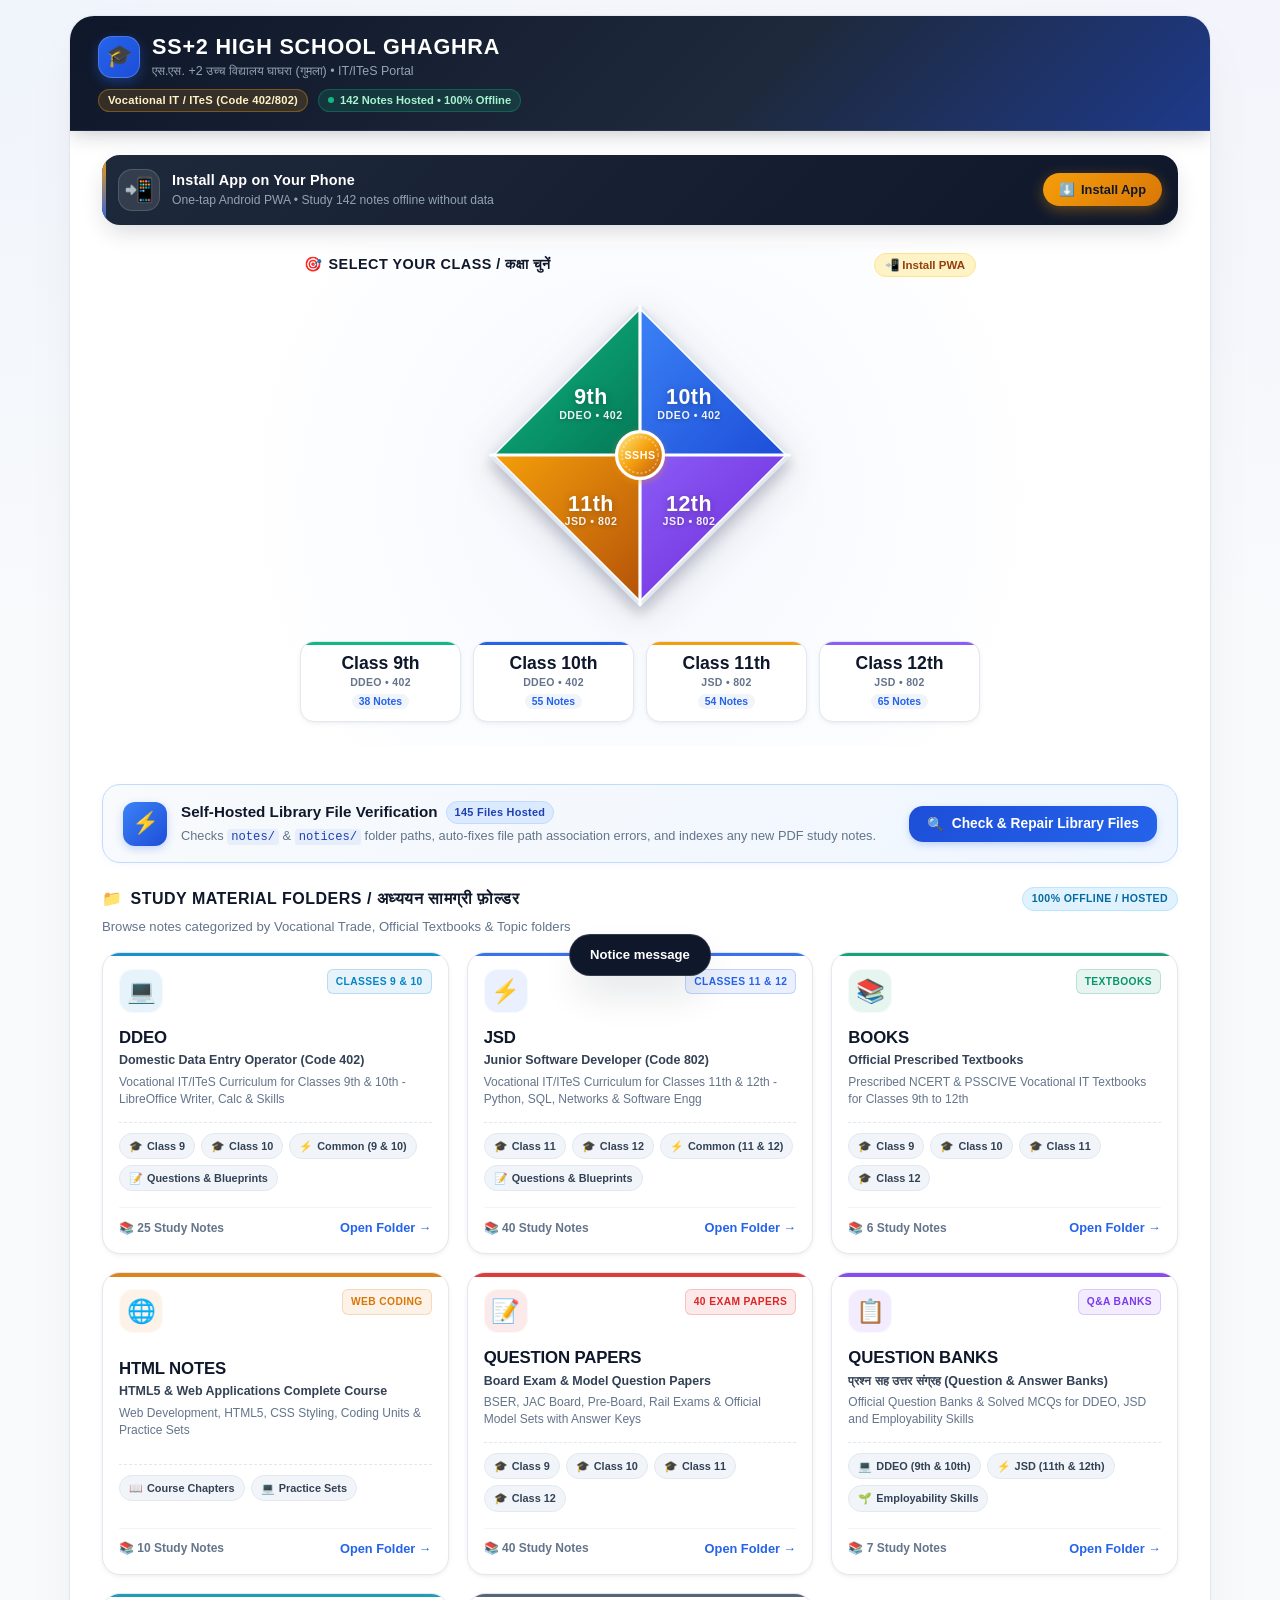
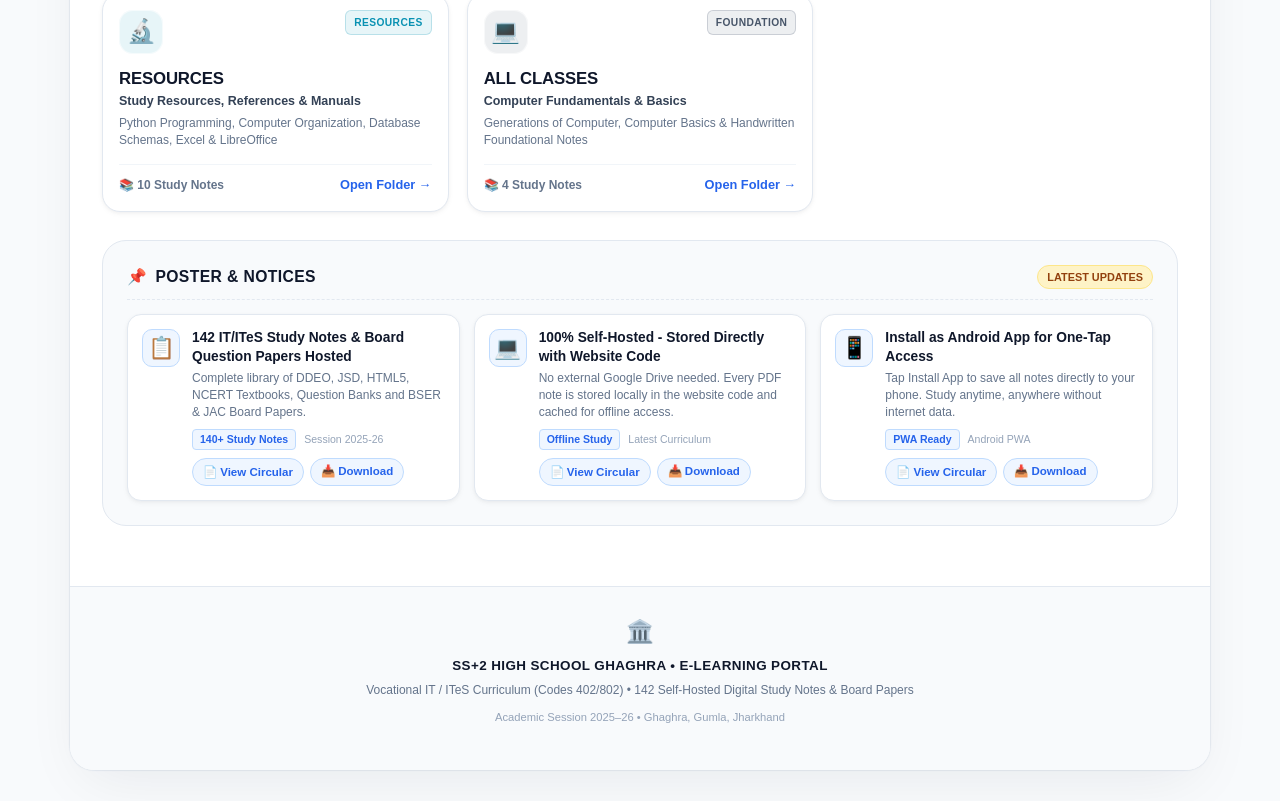
==== commit 938faa67: "Add library verification & auto-repair engine, note viewer issue reporting, and admin reports manage" ====
--- a/index.html
+++ b/index.html
@@ -204,6 +204,30 @@
         </div>
       </section>
 
+      <!-- 1.5 Self-Hosted Library Verification & Auto-Repair Bar -->
+      <section class="library-sync-bar-section" aria-label="Library Health and Repair">
+        <div class="library-sync-bar-card">
+          <div class="library-sync-bar-left">
+            <div class="library-sync-bar-icon">⚡</div>
+            <div class="library-sync-bar-content">
+              <div class="library-sync-bar-title">
+                <span>Self-Hosted Library File Verification</span>
+                <span class="library-sync-pill">145 Files Hosted</span>
+              </div>
+              <p class="library-sync-bar-subtitle">
+                Checks <code>notes/</code> &amp; <code>notices/</code> folder paths, auto-fixes file path association errors, and indexes any new PDF study notes.
+              </p>
+            </div>
+          </div>
+          <div class="library-sync-bar-right">
+            <button class="btn-sync-action" onclick="runLibraryRepair(true)" title="Check notes and notices folders and fix path associations">
+              <span class="btn-sync-icon">🔍</span>
+              <span>Check &amp; Repair Library Files</span>
+            </button>
+          </div>
+        </div>
+      </section>
+
       <!-- 2. Vocational Folder Headers Section (Self-Hosted Study Material Library) -->
       <section class="folder-categories-section">
         <div class="folder-section-header">
@@ -458,6 +482,9 @@
       <div class="modal-header">
         <div id="modalTitle" class="modal-title">Study Note Viewer</div>
         <div class="modal-header-actions" style="display: flex; align-items: center; gap: 8px;">
+          <button class="btn-modal-action btn-modal-report" onclick="openReportModal()" title="Report an issue with viewing or downloading this note">
+            ⚠️ Report Issue
+          </button>
           <a id="modalExternalLink" class="btn-modal-external" href="#" target="_blank" rel="noopener noreferrer" title="Open Fullscreen in New Tab" style="display: none;">
             ↗️ Open Fullscreen
           </a>
@@ -468,10 +495,161 @@
         <iframe id="modalFrame" class="pdf-frame" src="about:blank" loading="lazy"></iframe>
       </div>
       <div class="modal-footer">
+        <button class="btn-action btn-report-issue" onclick="openReportModal()" title="Report an issue with this note">
+          ⚠️ Report Issue
+        </button>
         <button class="btn-action btn-view" onclick="closePdfViewer()">Close</button>
         <a id="modalDownloadBtn" class="btn-action btn-download" href="#" download>
           📥 Download PDF
         </a>
+      </div>
+    </div>
+  </div>
+
+  <!-- ==============================================
+       STUDENT ISSUE REPORTING MODAL
+       ============================================== -->
+  <div id="reportModal" class="modal-overlay">
+    <div class="modal-container report-modal-container">
+      <div class="modal-header">
+        <div class="modal-title">
+          <span>🚩</span> Report Note Issue / समस्या रिपोर्ट करें
+        </div>
+        <button class="modal-close" onclick="closeReportModal()" title="Close">✕</button>
+      </div>
+      <form id="reportForm" onsubmit="handleReportSubmit(event)">
+        <div class="modal-body report-modal-body">
+          <div class="report-intro-banner">
+            <span>ℹ️</span>
+            <div>Having trouble viewing, downloading, or reading this document? Submit your report below and the IT Department will inspect and fix the file association.</div>
+          </div>
+
+          <!-- Note Details (Auto-filled) -->
+          <div class="report-field-group">
+            <label class="report-field-label">Document / Note Title:</label>
+            <input type="text" id="reportNoteTitle" class="report-field-input text-bold" readonly>
+          </div>
+
+          <div class="report-field-group">
+            <label class="report-field-label">File Path / URL:</label>
+            <input type="text" id="reportNoteUrl" class="report-field-input text-mono" readonly>
+          </div>
+
+          <!-- Problem Type -->
+          <div class="report-field-group">
+            <label class="report-field-label">Type of Problem / समस्या का प्रकार <span class="required">*</span>:</label>
+            <select id="reportIssueType" class="report-field-select" required>
+              <option value="">-- Select Problem Type / समस्या चुनें --</option>
+              <option value="cannot_open">📄 Cannot View / Blank Screen or Error opening PDF</option>
+              <option value="download_failed">📥 Download Failed / Broken or Corrupted File</option>
+              <option value="wrong_class_subject">📚 Wrong Class, Subject, or Syllabus Unit</option>
+              <option value="missing_pages">📑 Missing Pages, Blurry Text, or Cut-Off Content</option>
+              <option value="slow_loading">⏳ Extremely Slow to Load or Freeze</option>
+              <option value="other">💡 Other Issue or Suggestion</option>
+            </select>
+          </div>
+
+          <!-- Student Info -->
+          <div class="report-fields-row">
+            <div class="report-field-group">
+              <label class="report-field-label">Your Name / Roll No (Optional):</label>
+              <input type="text" id="reportStudentName" class="report-field-input" placeholder="e.g. Ramesh Kumar (Roll 14)">
+            </div>
+            <div class="report-field-group">
+              <label class="report-field-label">Class (Optional):</label>
+              <select id="reportStudentClass" class="report-field-select">
+                <option value="">Auto-detected</option>
+                <option value="9th">Class 9th (DDEO)</option>
+                <option value="10th">Class 10th (DDEO)</option>
+                <option value="11th">Class 11th (JSD)</option>
+                <option value="12th">Class 12th (JSD)</option>
+                <option value="general">General / Other</option>
+              </select>
+            </div>
+          </div>
+
+          <!-- Problem Description -->
+          <div class="report-field-group">
+            <label class="report-field-label">Problem Details / विस्तृत विवरण <span class="required">*</span>:</label>
+            <textarea id="reportDetails" class="report-field-textarea" rows="3" required placeholder="Describe what happens when you click View or Download (e.g., 'Blank white screen in Chrome', 'Error 404', 'Page 4 is illegible')..."></textarea>
+          </div>
+        </div>
+
+        <div class="modal-footer report-modal-footer">
+          <button type="button" class="btn-action btn-cancel" onclick="closeReportModal()">Cancel</button>
+          <button type="button" class="btn-action btn-email-fallback" onclick="sendReportViaEmail()" title="Send direct email to Vocational IT Coordinator">
+            ✉️ Email Support
+          </button>
+          <button type="submit" class="btn-action btn-submit-report">
+            🚀 Submit Issue Report
+          </button>
+        </div>
+      </form>
+    </div>
+  </div>
+
+  <!-- ==============================================
+       LIBRARY AUDIT & AUTO-REPAIR ENGINE MODAL
+       ============================================== -->
+  <div id="librarySyncModal" class="modal-overlay">
+    <div class="modal-container sync-modal-container">
+      <div class="modal-header">
+        <div class="modal-title">
+          <span>⚡</span> Self-Hosted Library Verification &amp; Repair Engine
+        </div>
+        <button class="modal-close" onclick="closeLibrarySyncModal()" title="Close">✕</button>
+      </div>
+      <div class="modal-body sync-modal-body">
+        <!-- Progress State -->
+        <div id="syncProgressState" class="sync-progress-state">
+          <div class="sync-spinner"></div>
+          <div class="sync-progress-text">Auditing physical files in <code>notes/</code> &amp; <code>notices/</code>...</div>
+        </div>
+
+        <!-- Results State -->
+        <div id="syncResultsState" class="sync-results-state" style="display: none;">
+          <!-- Summary Metric Cards -->
+          <div class="sync-stats-grid">
+            <div class="sync-stat-card">
+              <div class="sync-stat-num" id="syncTotalFiles">145</div>
+              <div class="sync-stat-label">Physical Files</div>
+              <div class="sync-stat-sub">100% Repository Hosted</div>
+            </div>
+            <div class="sync-stat-card sync-stat-success">
+              <div class="sync-stat-num" id="syncHealthyFiles">145</div>
+              <div class="sync-stat-label">Paths Healthy</div>
+              <div class="sync-stat-sub">Reachable &amp; Matched</div>
+            </div>
+            <div class="sync-stat-card sync-stat-warning">
+              <div class="sync-stat-num" id="syncRepairedFiles">0</div>
+              <div class="sync-stat-label">Path Errors Fixed</div>
+              <div class="sync-stat-sub">Associations Repaired</div>
+            </div>
+            <div class="sync-stat-card sync-stat-info">
+              <div class="sync-stat-num" id="syncAddedFiles">0</div>
+              <div class="sync-stat-label">New Files Added</div>
+              <div class="sync-stat-sub">Auto-Indexed to Catalog</div>
+            </div>
+          </div>
+
+          <!-- Dynamic Status Banner -->
+          <div id="syncStatusBanner" class="sync-status-banner"></div>
+
+          <!-- Audit Log Records -->
+          <div class="sync-logs-wrapper">
+            <div class="sync-logs-header">
+              <span>📋 Verification &amp; Repair Audit Details:</span>
+              <span id="syncTimestamp" class="sync-timestamp"></span>
+            </div>
+            <div id="syncLogsList" class="sync-logs-list"></div>
+          </div>
+        </div>
+      </div>
+      <div class="modal-footer sync-modal-footer">
+        <button class="btn-action btn-cancel" onclick="closeLibrarySyncModal()">Close</button>
+        <button id="btnSyncApply" class="btn-action btn-download" onclick="applyLibrarySyncAndReload()">
+          🔄 Refresh &amp; Apply Changes
+        </button>
       </div>
     </div>
   </div>
@@ -512,6 +690,7 @@
 
   <!-- Scripts -->
   <script src="./js/security.js"></script>
+  <script src="./js/manifest.js"></script>
   <script src="./js/data.js"></script>
   <script src="./js/storage.js"></script>
   <script src="./js/app.js"></script>
--- a/css/styles.css
+++ b/css/styles.css
@@ -1811,3 +1811,511 @@
   color: var(--primary);
   transform: translateY(-1px);
 }
+
+/* ==========================================================================
+   SELF-HOSTED LIBRARY SYNC BAR & VERIFICATION ENGINE (MAIN PAGE)
+   ========================================================================== */
+.library-sync-bar-section {
+  width: 100%;
+  margin-top: 14px;
+  margin-bottom: 24px;
+}
+
+.library-sync-bar-card {
+  display: flex;
+  align-items: center;
+  justify-content: space-between;
+  gap: 16px;
+  padding: 16px 20px;
+  background: linear-gradient(135deg, #f8fafc 0%, #eff6ff 100%);
+  border: 1px solid #bfdbfe;
+  border-radius: var(--radius-lg);
+  box-shadow: 0 2px 8px -2px rgba(37, 99, 235, 0.08);
+  transition: all var(--transition-fast);
+}
+
+.library-sync-bar-card:hover {
+  border-color: #93c5fd;
+  box-shadow: 0 4px 12px -2px rgba(37, 99, 235, 0.12);
+}
+
+.library-sync-bar-left {
+  display: flex;
+  align-items: center;
+  gap: 14px;
+  min-width: 0;
+  flex: 1;
+}
+
+.library-sync-bar-icon {
+  width: 44px;
+  height: 44px;
+  border-radius: 12px;
+  background: linear-gradient(135deg, #3b82f6, #1d4ed8);
+  color: #ffffff;
+  display: flex;
+  align-items: center;
+  justify-content: center;
+  font-size: 1.35rem;
+  box-shadow: 0 3px 8px rgba(37, 99, 235, 0.25);
+  flex-shrink: 0;
+}
+
+.library-sync-bar-content {
+  min-width: 0;
+}
+
+.library-sync-bar-title {
+  display: flex;
+  align-items: center;
+  gap: 8px;
+  flex-wrap: wrap;
+  font-size: 0.95rem;
+  font-weight: 800;
+  color: var(--primary-900);
+}
+
+.library-sync-pill {
+  display: inline-flex;
+  align-items: center;
+  padding: 2px 8px;
+  border-radius: 9999px;
+  font-size: 0.68rem;
+  font-weight: 700;
+  background: #dbeafe;
+  color: #1e40af;
+  border: 1px solid #bfdbfe;
+  letter-spacing: 0.3px;
+}
+
+.library-sync-bar-subtitle {
+  font-size: 0.8rem;
+  color: var(--text-muted);
+  margin-top: 3px;
+  line-height: 1.4;
+}
+
+.library-sync-bar-subtitle code {
+  background: rgba(37, 99, 235, 0.08);
+  color: #1e40af;
+  padding: 1px 4px;
+  border-radius: 4px;
+  font-size: 0.76rem;
+  font-family: monospace;
+}
+
+.library-sync-bar-right {
+  flex-shrink: 0;
+}
+
+.btn-sync-action {
+  display: inline-flex;
+  align-items: center;
+  gap: 8px;
+  padding: 10px 18px;
+  background: linear-gradient(135deg, #1d4ed8 0%, #2563eb 100%);
+  color: #ffffff;
+  border: none;
+  border-radius: var(--radius-md);
+  font-size: 0.86rem;
+  font-weight: 700;
+  cursor: pointer;
+  box-shadow: 0 3px 10px -2px rgba(37, 99, 235, 0.35);
+  transition: all var(--transition-fast);
+  white-space: nowrap;
+}
+
+.btn-sync-action:hover {
+  background: linear-gradient(135deg, #1e40af 0%, #1d4ed8 100%);
+  box-shadow: 0 5px 14px -2px rgba(37, 99, 235, 0.45);
+  transform: translateY(-1px);
+}
+
+.btn-sync-action:active {
+  transform: translateY(0);
+}
+
+@media (max-width: 640px) {
+  .library-sync-bar-card {
+    flex-direction: column;
+    align-items: stretch;
+    padding: 14px 16px;
+    gap: 12px;
+  }
+  .library-sync-bar-right {
+    width: 100%;
+  }
+  .btn-sync-action {
+    width: 100%;
+    justify-content: center;
+    padding: 11px 16px;
+  }
+}
+
+/* ==========================================================================
+   REPORT BUTTON IN NOTES VIEWER & MODAL
+   ========================================================================== */
+.btn-modal-report {
+  display: inline-flex;
+  align-items: center;
+  gap: 4px;
+  background: rgba(239, 68, 68, 0.1);
+  color: #dc2626;
+  border: 1px solid rgba(239, 68, 68, 0.25);
+  padding: 6px 12px;
+  border-radius: var(--radius-sm);
+  font-size: 0.78rem;
+  font-weight: 700;
+  cursor: pointer;
+  transition: all var(--transition-fast);
+}
+
+.btn-modal-report:hover {
+  background: rgba(239, 68, 68, 0.18);
+  border-color: #dc2626;
+  transform: translateY(-1px);
+}
+
+.btn-report-issue {
+  background: #fff1f2;
+  color: #e11d48;
+  border: 1px solid #fecdd3;
+  font-weight: 700;
+}
+
+.btn-report-issue:hover {
+  background: #ffe4e6;
+  border-color: #fda4af;
+  color: #be123c;
+  transform: translateY(-1px);
+}
+
+/* Report Modal Dialog */
+.report-modal-container {
+  max-width: 580px;
+}
+
+.report-modal-body {
+  padding: 18px 22px;
+  max-height: 72vh;
+  overflow-y: auto;
+}
+
+.report-intro-banner {
+  display: flex;
+  align-items: flex-start;
+  gap: 10px;
+  padding: 10px 14px;
+  background: #f0f9ff;
+  border: 1px solid #bae6fd;
+  border-radius: var(--radius-sm);
+  font-size: 0.8rem;
+  color: #0369a1;
+  line-height: 1.45;
+  margin-bottom: 16px;
+}
+
+.report-field-group {
+  margin-bottom: 14px;
+}
+
+.report-field-label {
+  display: block;
+  font-size: 0.8rem;
+  font-weight: 700;
+  color: var(--text-main);
+  margin-bottom: 5px;
+}
+
+.report-field-label .required {
+  color: #ef4444;
+}
+
+.report-field-input,
+.report-field-select,
+.report-field-textarea {
+  width: 100%;
+  padding: 9px 12px;
+  font-size: 0.86rem;
+  border: 1px solid #cbd5e1;
+  border-radius: var(--radius-sm);
+  background: #ffffff;
+  color: var(--text-main);
+  transition: border-color var(--transition-fast);
+  outline: none;
+  font-family: inherit;
+}
+
+.report-field-input:focus,
+.report-field-select:focus,
+.report-field-textarea:focus {
+  border-color: var(--primary);
+  box-shadow: 0 0 0 3px rgba(37, 99, 235, 0.15);
+}
+
+.report-field-input[readonly] {
+  background: #f8fafc;
+  color: #475569;
+  border-color: #e2e8f0;
+}
+
+.text-mono {
+  font-family: monospace;
+  font-size: 0.78rem;
+}
+
+.text-bold {
+  font-weight: 700;
+}
+
+.report-fields-row {
+  display: grid;
+  grid-template-columns: 1fr 1fr;
+  gap: 12px;
+}
+
+@media (max-width: 480px) {
+  .report-fields-row {
+    grid-template-columns: 1fr;
+  }
+}
+
+.report-modal-footer {
+  display: flex;
+  justify-content: flex-end;
+  gap: 8px;
+  flex-wrap: wrap;
+}
+
+.btn-cancel {
+  background: #f1f5f9;
+  color: #475569;
+  border: 1px solid #cbd5e1;
+}
+
+.btn-cancel:hover {
+  background: #e2e8f0;
+  color: #1e293b;
+}
+
+.btn-email-fallback {
+  background: #f0fdf4;
+  color: #15803d;
+  border: 1px solid #bbf7d0;
+  font-weight: 700;
+}
+
+.btn-email-fallback:hover {
+  background: #dcfce7;
+  border-color: #86efac;
+}
+
+.btn-submit-report {
+  background: linear-gradient(135deg, #e11d48, #be123c);
+  color: #ffffff;
+  border: none;
+  font-weight: 700;
+  box-shadow: 0 2px 8px rgba(225, 29, 72, 0.3);
+}
+
+.btn-submit-report:hover {
+  background: linear-gradient(135deg, #be123c, #9f1239);
+  transform: translateY(-1px);
+}
+
+/* ==========================================================================
+   LIBRARY AUDIT & AUTO-REPAIR ENGINE MODAL
+   ========================================================================== */
+.sync-modal-container {
+  max-width: 680px;
+}
+
+.sync-modal-body {
+  padding: 20px 24px;
+  max-height: 75vh;
+  overflow-y: auto;
+}
+
+.sync-progress-state {
+  display: flex;
+  flex-direction: column;
+  align-items: center;
+  justify-content: center;
+  padding: 40px 20px;
+  gap: 16px;
+}
+
+.sync-spinner {
+  width: 44px;
+  height: 44px;
+  border: 4px solid #e2e8f0;
+  border-top-color: var(--primary);
+  border-radius: 50%;
+  animation: spin 0.8s linear infinite;
+}
+
+@keyframes spin {
+  to { transform: rotate(360deg); }
+}
+
+.sync-progress-text {
+  font-size: 0.95rem;
+  font-weight: 700;
+  color: var(--text-main);
+}
+
+.sync-stats-grid {
+  display: grid;
+  grid-template-columns: repeat(4, 1fr);
+  gap: 10px;
+  margin-bottom: 16px;
+}
+
+@media (max-width: 600px) {
+  .sync-stats-grid {
+    grid-template-columns: repeat(2, 1fr);
+  }
+}
+
+.sync-stat-card {
+  padding: 12px;
+  border-radius: var(--radius-md);
+  background: #f8fafc;
+  border: 1px solid #e2e8f0;
+  text-align: center;
+}
+
+.sync-stat-num {
+  font-size: 1.45rem;
+  font-weight: 900;
+  color: var(--text-main);
+  line-height: 1.1;
+}
+
+.sync-stat-label {
+  font-size: 0.72rem;
+  font-weight: 700;
+  color: var(--text-muted);
+  margin-top: 4px;
+}
+
+.sync-stat-sub {
+  font-size: 0.65rem;
+  color: var(--text-subtle);
+  margin-top: 2px;
+}
+
+.sync-stat-success .sync-stat-num { color: #16a34a; }
+.sync-stat-success { background: #f0fdf4; border-color: #bbf7d0; }
+
+.sync-stat-warning .sync-stat-num { color: #d97706; }
+.sync-stat-warning { background: #fffbeb; border-color: #fde68a; }
+
+.sync-stat-info .sync-stat-num { color: #0284c7; }
+.sync-stat-info { background: #f0f9ff; border-color: #bae6fd; }
+
+.sync-status-banner {
+  display: flex;
+  align-items: flex-start;
+  gap: 12px;
+  padding: 12px 16px;
+  border-radius: var(--radius-md);
+  margin-bottom: 16px;
+  font-size: 0.85rem;
+  line-height: 1.45;
+}
+
+.sync-banner-success {
+  background: #f0fdf4;
+  border: 1px solid #86efac;
+  color: #166534;
+}
+
+.sync-banner-repaired {
+  background: #eff6ff;
+  border: 1px solid #93c5fd;
+  color: #1e40af;
+}
+
+.sync-banner-icon {
+  font-size: 1.35rem;
+  flex-shrink: 0;
+}
+
+.sync-banner-text strong {
+  display: block;
+  font-size: 0.92rem;
+  margin-bottom: 2px;
+}
+
+.sync-logs-wrapper {
+  border: 1px solid #e2e8f0;
+  border-radius: var(--radius-md);
+  background: #ffffff;
+  overflow: hidden;
+}
+
+.sync-logs-header {
+  display: flex;
+  justify-content: space-between;
+  align-items: center;
+  padding: 10px 14px;
+  background: #f8fafc;
+  border-bottom: 1px solid #e2e8f0;
+  font-size: 0.78rem;
+  font-weight: 700;
+  color: var(--text-main);
+}
+
+.sync-timestamp {
+  font-size: 0.7rem;
+  color: var(--text-muted);
+  font-weight: normal;
+}
+
+.sync-logs-list {
+  max-height: 220px;
+  overflow-y: auto;
+  padding: 8px 12px;
+  font-size: 0.78rem;
+  font-family: monospace;
+  background: #fafafa;
+}
+
+.sync-log-entry {
+  display: flex;
+  align-items: flex-start;
+  gap: 8px;
+  padding: 4px 6px;
+  border-radius: 4px;
+  margin-bottom: 2px;
+}
+
+.sync-log-icon {
+  flex-shrink: 0;
+}
+
+.sync-log-msg {
+  word-break: break-word;
+}
+
+.sync-log-repair {
+  background: #fffbeb;
+  color: #b45309;
+}
+
+.sync-log-add {
+  background: #f0f9ff;
+  color: #0369a1;
+}
+
+.sync-log-warn {
+  background: #fef2f2;
+  color: #b91c1c;
+}
+
+.sync-log-success {
+  background: #f0fdf4;
+  color: #15803d;
+  font-weight: 600;
+}
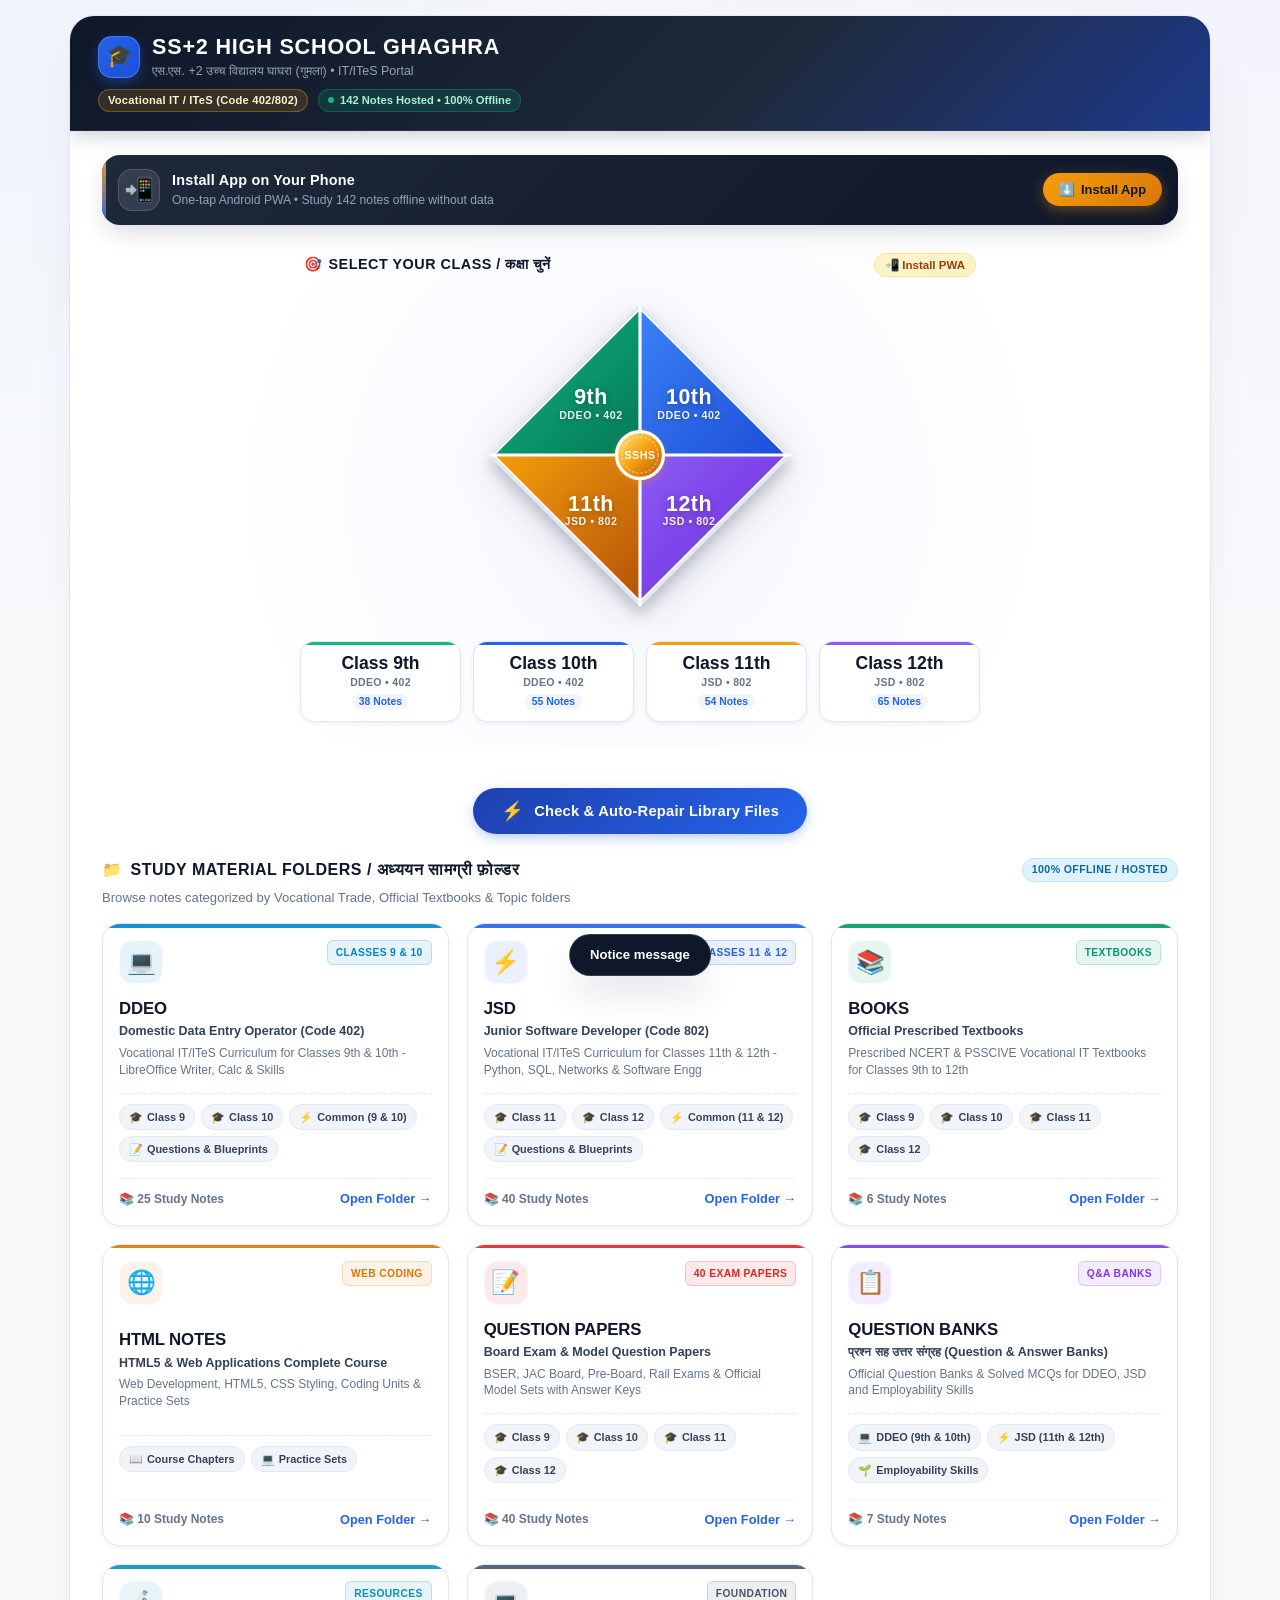
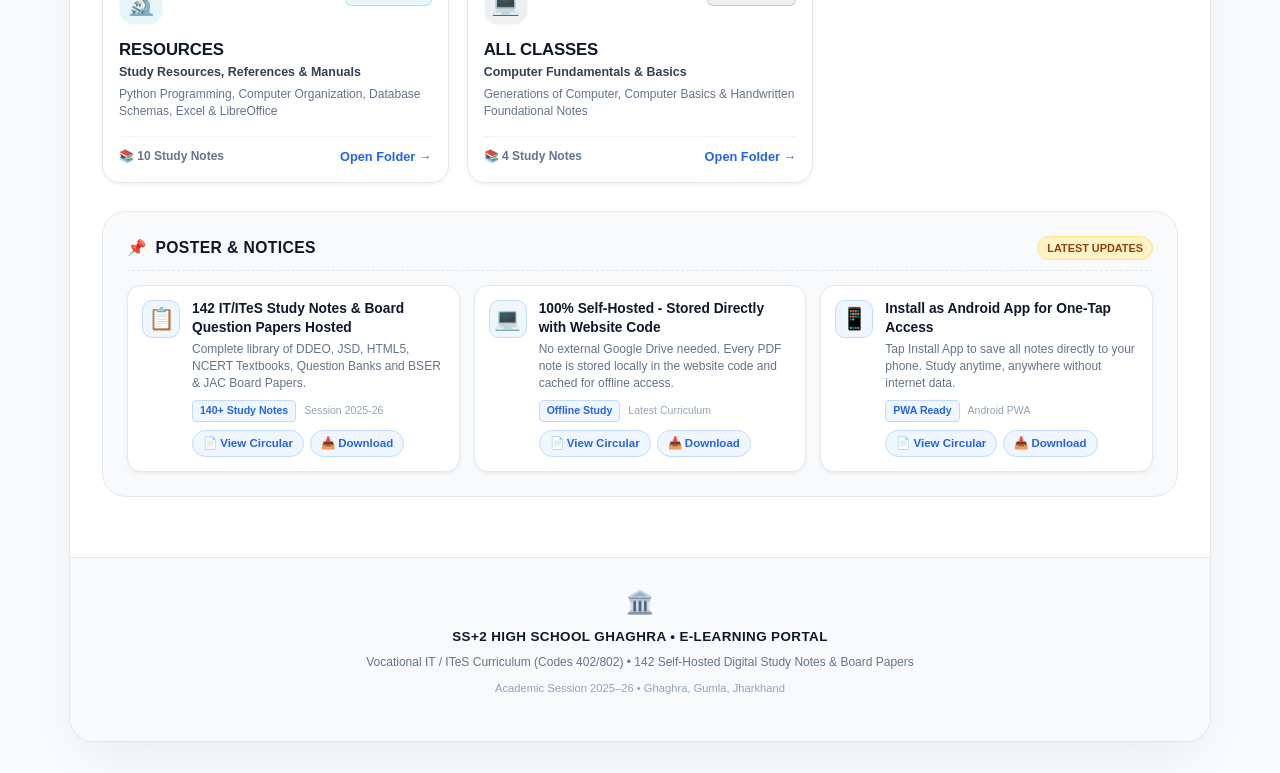
==== commit 6270079a: "Fix View Notes modal rendering and streamline library repair button to auto-repair with no popups" ====
--- a/index.html
+++ b/index.html
@@ -204,28 +204,12 @@
         </div>
       </section>
 
-      <!-- 1.5 Self-Hosted Library Verification & Auto-Repair Bar -->
-      <section class="library-sync-bar-section" aria-label="Library Health and Repair">
-        <div class="library-sync-bar-card">
-          <div class="library-sync-bar-left">
-            <div class="library-sync-bar-icon">⚡</div>
-            <div class="library-sync-bar-content">
-              <div class="library-sync-bar-title">
-                <span>Self-Hosted Library File Verification</span>
-                <span class="library-sync-pill">145 Files Hosted</span>
-              </div>
-              <p class="library-sync-bar-subtitle">
-                Checks <code>notes/</code> &amp; <code>notices/</code> folder paths, auto-fixes file path association errors, and indexes any new PDF study notes.
-              </p>
-            </div>
-          </div>
-          <div class="library-sync-bar-right">
-            <button class="btn-sync-action" onclick="runLibraryRepair(true)" title="Check notes and notices folders and fix path associations">
-              <span class="btn-sync-icon">🔍</span>
-              <span>Check &amp; Repair Library Files</span>
-            </button>
-          </div>
-        </div>
+      <!-- 1.5 Quick Library Auto-Repair Button Only (Repairs Automatically - No Popups) -->
+      <section class="library-repair-bar" aria-label="Library Health and Auto-Repair">
+        <button class="btn-library-repair" onclick="runLibraryRepair(false)" id="btnQuickRepair" title="Automatically check notes &amp; notices folders, fix path associations, and index new notes">
+          <span class="btn-repair-icon">⚡</span>
+          <span class="btn-repair-text">Check &amp; Auto-Repair Library Files</span>
+        </button>
       </section>
 
       <!-- 2. Vocational Folder Headers Section (Self-Hosted Study Material Library) -->
@@ -492,6 +476,12 @@
         </div>
       </div>
       <div class="modal-body">
+        <div class="pdf-viewer-bar">
+          <span>📄 Offline Self-Hosted PDF Note</span>
+          <a id="modalDirectLink" href="#" target="_blank" rel="noopener noreferrer">
+            ↗️ Open in New Tab
+          </a>
+        </div>
         <iframe id="modalFrame" class="pdf-frame" src="about:blank" loading="lazy"></iframe>
       </div>
       <div class="modal-footer">
@@ -588,72 +578,6 @@
     </div>
   </div>
 
-  <!-- ==============================================
-       LIBRARY AUDIT & AUTO-REPAIR ENGINE MODAL
-       ============================================== -->
-  <div id="librarySyncModal" class="modal-overlay">
-    <div class="modal-container sync-modal-container">
-      <div class="modal-header">
-        <div class="modal-title">
-          <span>⚡</span> Self-Hosted Library Verification &amp; Repair Engine
-        </div>
-        <button class="modal-close" onclick="closeLibrarySyncModal()" title="Close">✕</button>
-      </div>
-      <div class="modal-body sync-modal-body">
-        <!-- Progress State -->
-        <div id="syncProgressState" class="sync-progress-state">
-          <div class="sync-spinner"></div>
-          <div class="sync-progress-text">Auditing physical files in <code>notes/</code> &amp; <code>notices/</code>...</div>
-        </div>
-
-        <!-- Results State -->
-        <div id="syncResultsState" class="sync-results-state" style="display: none;">
-          <!-- Summary Metric Cards -->
-          <div class="sync-stats-grid">
-            <div class="sync-stat-card">
-              <div class="sync-stat-num" id="syncTotalFiles">145</div>
-              <div class="sync-stat-label">Physical Files</div>
-              <div class="sync-stat-sub">100% Repository Hosted</div>
-            </div>
-            <div class="sync-stat-card sync-stat-success">
-              <div class="sync-stat-num" id="syncHealthyFiles">145</div>
-              <div class="sync-stat-label">Paths Healthy</div>
-              <div class="sync-stat-sub">Reachable &amp; Matched</div>
-            </div>
-            <div class="sync-stat-card sync-stat-warning">
-              <div class="sync-stat-num" id="syncRepairedFiles">0</div>
-              <div class="sync-stat-label">Path Errors Fixed</div>
-              <div class="sync-stat-sub">Associations Repaired</div>
-            </div>
-            <div class="sync-stat-card sync-stat-info">
-              <div class="sync-stat-num" id="syncAddedFiles">0</div>
-              <div class="sync-stat-label">New Files Added</div>
-              <div class="sync-stat-sub">Auto-Indexed to Catalog</div>
-            </div>
-          </div>
-
-          <!-- Dynamic Status Banner -->
-          <div id="syncStatusBanner" class="sync-status-banner"></div>
-
-          <!-- Audit Log Records -->
-          <div class="sync-logs-wrapper">
-            <div class="sync-logs-header">
-              <span>📋 Verification &amp; Repair Audit Details:</span>
-              <span id="syncTimestamp" class="sync-timestamp"></span>
-            </div>
-            <div id="syncLogsList" class="sync-logs-list"></div>
-          </div>
-        </div>
-      </div>
-      <div class="modal-footer sync-modal-footer">
-        <button class="btn-action btn-cancel" onclick="closeLibrarySyncModal()">Close</button>
-        <button id="btnSyncApply" class="btn-action btn-download" onclick="applyLibrarySyncAndReload()">
-          🔄 Refresh &amp; Apply Changes
-        </button>
-      </div>
-    </div>
-  </div>
-
   <!-- PWA Install Guide Modal (For browsers needing manual 3-dots action) -->
   <div id="installGuideModal" class="modal-overlay">
     <div class="modal-container pwa-guide-modal">
--- a/css/styles.css
+++ b/css/styles.css
@@ -1813,143 +1813,67 @@
 }
 
 /* ==========================================================================
-   SELF-HOSTED LIBRARY SYNC BAR & VERIFICATION ENGINE (MAIN PAGE)
+   SELF-HOSTED LIBRARY REPAIR BUTTON (MAIN PAGE) - NO POPUPS
    ========================================================================== */
-.library-sync-bar-section {
-  width: 100%;
-  margin-top: 14px;
-  margin-bottom: 24px;
-}
-
-.library-sync-bar-card {
-  display: flex;
-  align-items: center;
-  justify-content: space-between;
-  gap: 16px;
-  padding: 16px 20px;
-  background: linear-gradient(135deg, #f8fafc 0%, #eff6ff 100%);
-  border: 1px solid #bfdbfe;
-  border-radius: var(--radius-lg);
-  box-shadow: 0 2px 8px -2px rgba(37, 99, 235, 0.08);
-  transition: all var(--transition-fast);
-}
-
-.library-sync-bar-card:hover {
-  border-color: #93c5fd;
-  box-shadow: 0 4px 12px -2px rgba(37, 99, 235, 0.12);
-}
-
-.library-sync-bar-left {
-  display: flex;
-  align-items: center;
-  gap: 14px;
-  min-width: 0;
-  flex: 1;
-}
-
-.library-sync-bar-icon {
-  width: 44px;
-  height: 44px;
-  border-radius: 12px;
-  background: linear-gradient(135deg, #3b82f6, #1d4ed8);
-  color: #ffffff;
-  display: flex;
-  align-items: center;
+.library-repair-bar {
+  display: flex;
   justify-content: center;
-  font-size: 1.35rem;
-  box-shadow: 0 3px 8px rgba(37, 99, 235, 0.25);
-  flex-shrink: 0;
-}
-
-.library-sync-bar-content {
-  min-width: 0;
-}
-
-.library-sync-bar-title {
-  display: flex;
-  align-items: center;
-  gap: 8px;
-  flex-wrap: wrap;
-  font-size: 0.95rem;
-  font-weight: 800;
-  color: var(--primary-900);
-}
-
-.library-sync-pill {
+  align-items: center;
+  width: 100%;
+  margin: 18px 0 24px 0;
+}
+
+.btn-library-repair {
   display: inline-flex;
   align-items: center;
-  padding: 2px 8px;
-  border-radius: 9999px;
-  font-size: 0.68rem;
-  font-weight: 700;
-  background: #dbeafe;
-  color: #1e40af;
-  border: 1px solid #bfdbfe;
-  letter-spacing: 0.3px;
-}
-
-.library-sync-bar-subtitle {
-  font-size: 0.8rem;
-  color: var(--text-muted);
-  margin-top: 3px;
-  line-height: 1.4;
-}
-
-.library-sync-bar-subtitle code {
-  background: rgba(37, 99, 235, 0.08);
-  color: #1e40af;
-  padding: 1px 4px;
-  border-radius: 4px;
-  font-size: 0.76rem;
-  font-family: monospace;
-}
-
-.library-sync-bar-right {
-  flex-shrink: 0;
-}
-
-.btn-sync-action {
-  display: inline-flex;
-  align-items: center;
-  gap: 8px;
-  padding: 10px 18px;
-  background: linear-gradient(135deg, #1d4ed8 0%, #2563eb 100%);
+  justify-content: center;
+  gap: 10px;
+  padding: 12px 28px;
+  background: linear-gradient(135deg, #1e40af 0%, #2563eb 100%);
   color: #ffffff;
   border: none;
-  border-radius: var(--radius-md);
-  font-size: 0.86rem;
-  font-weight: 700;
+  border-radius: var(--radius-full);
+  font-size: 0.92rem;
+  font-weight: 800;
   cursor: pointer;
-  box-shadow: 0 3px 10px -2px rgba(37, 99, 235, 0.35);
+  box-shadow: 0 4px 14px -2px rgba(37, 99, 235, 0.4);
   transition: all var(--transition-fast);
-  white-space: nowrap;
-}
-
-.btn-sync-action:hover {
-  background: linear-gradient(135deg, #1e40af 0%, #1d4ed8 100%);
-  box-shadow: 0 5px 14px -2px rgba(37, 99, 235, 0.45);
-  transform: translateY(-1px);
-}
-
-.btn-sync-action:active {
+  letter-spacing: 0.2px;
+}
+
+.btn-library-repair:hover {
+  background: linear-gradient(135deg, #1d4ed8 0%, #1e3a8a 100%);
+  box-shadow: 0 6px 18px -2px rgba(37, 99, 235, 0.5);
+  transform: translateY(-2px);
+}
+
+.btn-library-repair:active {
   transform: translateY(0);
 }
 
-@media (max-width: 640px) {
-  .library-sync-bar-card {
-    flex-direction: column;
-    align-items: stretch;
-    padding: 14px 16px;
-    gap: 12px;
-  }
-  .library-sync-bar-right {
-    width: 100%;
-  }
-  .btn-sync-action {
-    width: 100%;
-    justify-content: center;
-    padding: 11px 16px;
-  }
+.btn-library-repair .btn-repair-icon {
+  font-size: 1.15rem;
+}
+
+.pdf-viewer-bar {
+  display: flex;
+  justify-content: space-between;
+  align-items: center;
+  padding: 8px 16px;
+  background: #f1f5f9;
+  border-bottom: 1px solid #e2e8f0;
+  font-size: 0.8rem;
+  color: #475569;
+}
+
+.pdf-viewer-bar a {
+  color: #2563eb;
+  font-weight: 700;
+  text-decoration: none;
+}
+
+.pdf-viewer-bar a:hover {
+  text-decoration: underline;
 }
 
 /* ==========================================================================
@@ -2123,199 +2047,4 @@
   transform: translateY(-1px);
 }
 
-/* ==========================================================================
-   LIBRARY AUDIT & AUTO-REPAIR ENGINE MODAL
-   ========================================================================== */
-.sync-modal-container {
-  max-width: 680px;
-}
-
-.sync-modal-body {
-  padding: 20px 24px;
-  max-height: 75vh;
-  overflow-y: auto;
-}
-
-.sync-progress-state {
-  display: flex;
-  flex-direction: column;
-  align-items: center;
-  justify-content: center;
-  padding: 40px 20px;
-  gap: 16px;
-}
-
-.sync-spinner {
-  width: 44px;
-  height: 44px;
-  border: 4px solid #e2e8f0;
-  border-top-color: var(--primary);
-  border-radius: 50%;
-  animation: spin 0.8s linear infinite;
-}
-
-@keyframes spin {
-  to { transform: rotate(360deg); }
-}
-
-.sync-progress-text {
-  font-size: 0.95rem;
-  font-weight: 700;
-  color: var(--text-main);
-}
-
-.sync-stats-grid {
-  display: grid;
-  grid-template-columns: repeat(4, 1fr);
-  gap: 10px;
-  margin-bottom: 16px;
-}
-
-@media (max-width: 600px) {
-  .sync-stats-grid {
-    grid-template-columns: repeat(2, 1fr);
-  }
-}
-
-.sync-stat-card {
-  padding: 12px;
-  border-radius: var(--radius-md);
-  background: #f8fafc;
-  border: 1px solid #e2e8f0;
-  text-align: center;
-}
-
-.sync-stat-num {
-  font-size: 1.45rem;
-  font-weight: 900;
-  color: var(--text-main);
-  line-height: 1.1;
-}
-
-.sync-stat-label {
-  font-size: 0.72rem;
-  font-weight: 700;
-  color: var(--text-muted);
-  margin-top: 4px;
-}
-
-.sync-stat-sub {
-  font-size: 0.65rem;
-  color: var(--text-subtle);
-  margin-top: 2px;
-}
-
-.sync-stat-success .sync-stat-num { color: #16a34a; }
-.sync-stat-success { background: #f0fdf4; border-color: #bbf7d0; }
-
-.sync-stat-warning .sync-stat-num { color: #d97706; }
-.sync-stat-warning { background: #fffbeb; border-color: #fde68a; }
-
-.sync-stat-info .sync-stat-num { color: #0284c7; }
-.sync-stat-info { background: #f0f9ff; border-color: #bae6fd; }
-
-.sync-status-banner {
-  display: flex;
-  align-items: flex-start;
-  gap: 12px;
-  padding: 12px 16px;
-  border-radius: var(--radius-md);
-  margin-bottom: 16px;
-  font-size: 0.85rem;
-  line-height: 1.45;
-}
-
-.sync-banner-success {
-  background: #f0fdf4;
-  border: 1px solid #86efac;
-  color: #166534;
-}
-
-.sync-banner-repaired {
-  background: #eff6ff;
-  border: 1px solid #93c5fd;
-  color: #1e40af;
-}
-
-.sync-banner-icon {
-  font-size: 1.35rem;
-  flex-shrink: 0;
-}
-
-.sync-banner-text strong {
-  display: block;
-  font-size: 0.92rem;
-  margin-bottom: 2px;
-}
-
-.sync-logs-wrapper {
-  border: 1px solid #e2e8f0;
-  border-radius: var(--radius-md);
-  background: #ffffff;
-  overflow: hidden;
-}
-
-.sync-logs-header {
-  display: flex;
-  justify-content: space-between;
-  align-items: center;
-  padding: 10px 14px;
-  background: #f8fafc;
-  border-bottom: 1px solid #e2e8f0;
-  font-size: 0.78rem;
-  font-weight: 700;
-  color: var(--text-main);
-}
-
-.sync-timestamp {
-  font-size: 0.7rem;
-  color: var(--text-muted);
-  font-weight: normal;
-}
-
-.sync-logs-list {
-  max-height: 220px;
-  overflow-y: auto;
-  padding: 8px 12px;
-  font-size: 0.78rem;
-  font-family: monospace;
-  background: #fafafa;
-}
-
-.sync-log-entry {
-  display: flex;
-  align-items: flex-start;
-  gap: 8px;
-  padding: 4px 6px;
-  border-radius: 4px;
-  margin-bottom: 2px;
-}
-
-.sync-log-icon {
-  flex-shrink: 0;
-}
-
-.sync-log-msg {
-  word-break: break-word;
-}
-
-.sync-log-repair {
-  background: #fffbeb;
-  color: #b45309;
-}
-
-.sync-log-add {
-  background: #f0f9ff;
-  color: #0369a1;
-}
-
-.sync-log-warn {
-  background: #fef2f2;
-  color: #b91c1c;
-}
-
-.sync-log-success {
-  background: #f0fdf4;
-  color: #15803d;
-  font-weight: 600;
-}
+
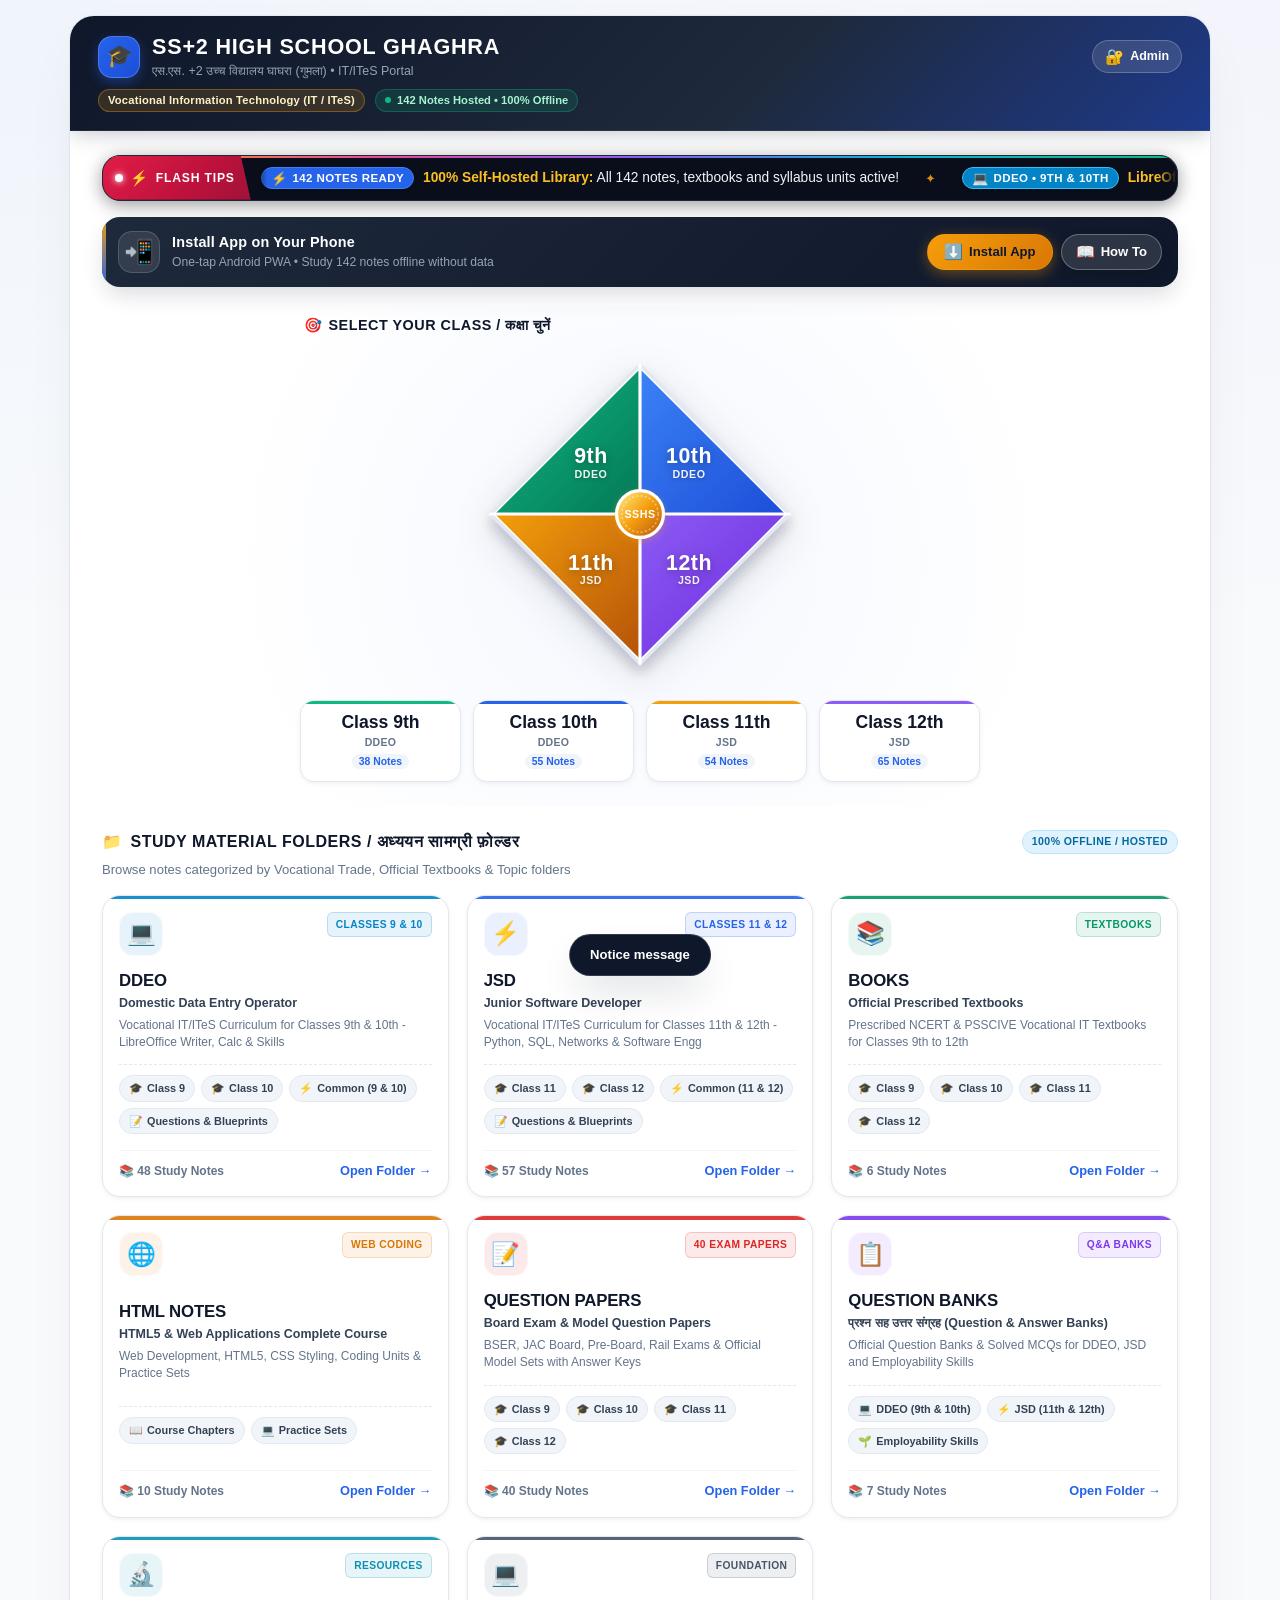
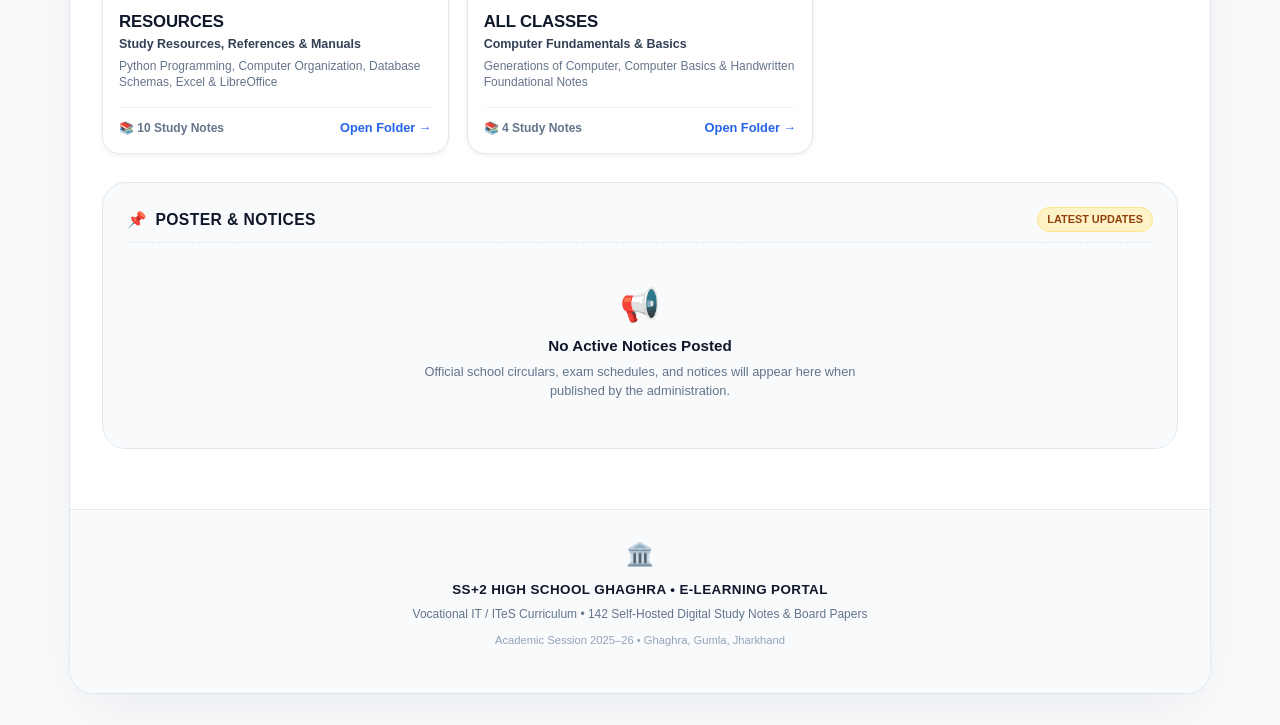
==== commit 3b99c7bb: "feat: add dark/light mode default dark, running marquee ticker, and PWA installation guide" ====
--- a/index.html
+++ b/index.html
@@ -45,9 +45,13 @@
             <h1 class="school-name">SS+2 HIGH SCHOOL GHAGHRA</h1>
             <div class="school-sub">एस.एस. +2 उच्च विद्यालय घाघरा (गुमला) • IT/ITeS Portal</div>
           </div>
+          <a href="./admin.html" class="header-admin-link" title="Admin Portal / शिक्षक पोर्टल" aria-label="Admin Portal">
+            <span class="admin-icon">🔐</span>
+            <span class="admin-text">Admin</span>
+          </a>
         </div>
         <div class="header-badges-row">
-          <span class="school-tagline">Vocational IT / ITeS (Code 402/802)</span>
+          <span class="school-tagline">Vocational Information Technology (IT / ITeS)</span>
           <span class="header-live-badge"><span class="pulse-dot"></span> 142 Notes Hosted • 100% Offline</span>
         </div>
       </div>
@@ -61,6 +65,10 @@
           <span class="page-title-badge">PORTAL</span>
           <div class="page-title">SS+2 GHAGHRA</div>
         </div>
+        <a href="./admin.html" class="header-admin-link header-admin-link-nav" title="Admin Portal / शिक्षक पोर्टल" aria-label="Admin Portal">
+          <span class="admin-icon">🔐</span>
+          <span class="admin-text">Admin</span>
+        </a>
       </div>
     </header>
 
@@ -68,6 +76,25 @@
          PAGE 1: HOME SCREEN (DIAMOND 4-QUADRANT & POSTER)
          ============================================== -->
     <main id="homeScreen" class="screen active">
+
+      <!-- Abstract Running Marquee: Dynamic Notices & New Notes Live Ticker -->
+      <section class="marquee-ticker-section" aria-label="Notices and New Notes Announcements">
+        <div class="marquee-ticker-card">
+          <!-- Abstract Angled Live Badge -->
+          <div class="marquee-badge">
+            <span class="marquee-badge-pulse"></span>
+            <span class="marquee-badge-icon">⚡</span>
+            <span class="marquee-badge-text">FLASH TIPS</span>
+          </div>
+
+          <!-- Seamless Infinite Marquee Window -->
+          <div class="marquee-window" id="marqueeWindow">
+            <div class="marquee-track" id="marqueeTrack">
+              <!-- Dynamically populated by renderMarqueeTicker() in js/app.js -->
+            </div>
+          </div>
+        </div>
+      </section>
 
       <!-- PWA Installation Prompt (Positioned Just Above Selecting Class) -->
       <div id="pwaInstallPrompt" class="pwa-install-prompt">
@@ -78,9 +105,14 @@
             <div class="pwa-prompt-desc">One-tap Android PWA • Study 142 notes offline without data</div>
           </div>
         </div>
-        <button id="pwaPromptBtn" class="btn-pwa-prompt" onclick="triggerPwaInstall()">
-          <span>⬇️</span> Install App
-        </button>
+        <div class="pwa-prompt-actions">
+          <button id="pwaPromptBtn" class="btn-pwa-prompt" onclick="triggerPwaInstall()">
+            <span>⬇️</span> Install App
+          </button>
+          <button type="button" class="btn-pwa-howto" onclick="openInstallGuide()" title="How to Install App on Android (with pictures)">
+            <span>📖</span> How To
+          </button>
+        </div>
       </div>
 
       <!-- 1. Class Selection Section (Diamond 4-Quadrant Selector) -->
@@ -89,9 +121,6 @@
           <div class="selector-instruction">
             <span>🎯</span> Select Your Class / कक्षा चुनें
           </div>
-          <button class="install-pill-btn" onclick="triggerPwaInstall()" title="Install App on Phone">
-            📲 Install PWA
-          </button>
         </div>
 
         <div class="diamond-container">
@@ -138,7 +167,7 @@
                 <title>Class 9th IT/ITeS Notes & Syllabus</title>
               </path>
               <text x="104" y="96" class="quadrant-label">9th</text>
-              <text x="104" y="116" class="quadrant-sublabel">DDEO • 402</text>
+              <text x="104" y="116" class="quadrant-sublabel">DDEO</text>
             </g>
 
             <!-- Quadrant 2: 10th (Top-Right) -->
@@ -147,7 +176,7 @@
                 <title>Class 10th IT/ITeS Notes & Syllabus</title>
               </path>
               <text x="196" y="96" class="quadrant-label">10th</text>
-              <text x="196" y="116" class="quadrant-sublabel">DDEO • 402</text>
+              <text x="196" y="116" class="quadrant-sublabel">DDEO</text>
             </g>
 
             <!-- Quadrant 3: 11th (Bottom-Left) -->
@@ -156,7 +185,7 @@
                 <title>Class 11th IT/ITeS Notes & Syllabus</title>
               </path>
               <text x="104" y="196" class="quadrant-label">11th</text>
-              <text x="104" y="216" class="quadrant-sublabel">JSD • 802</text>
+              <text x="104" y="216" class="quadrant-sublabel">JSD</text>
             </g>
 
             <!-- Quadrant 4: 12th (Bottom-Right) -->
@@ -165,7 +194,7 @@
                 <title>Class 12th IT/ITeS Notes & Syllabus</title>
               </path>
               <text x="196" y="196" class="quadrant-label">12th</text>
-              <text x="196" y="216" class="quadrant-sublabel">JSD • 802</text>
+              <text x="196" y="216" class="quadrant-sublabel">JSD</text>
             </g>
 
             <!-- Dividing Cross Lines -->
@@ -183,30 +212,30 @@
         <div class="class-pill-grid">
           <button class="class-pill-btn class-pill-9" onclick="selectClass('9th')">
             <span class="class-pill-num">Class 9th</span>
-            <span class="class-pill-sub">DDEO • 402</span>
+            <span class="class-pill-sub">DDEO</span>
             <span class="class-pill-count">38 Notes</span>
           </button>
           <button class="class-pill-btn class-pill-10" onclick="selectClass('10th')">
             <span class="class-pill-num">Class 10th</span>
-            <span class="class-pill-sub">DDEO • 402</span>
+            <span class="class-pill-sub">DDEO</span>
             <span class="class-pill-count">55 Notes</span>
           </button>
           <button class="class-pill-btn class-pill-11" onclick="selectClass('11th')">
             <span class="class-pill-num">Class 11th</span>
-            <span class="class-pill-sub">JSD • 802</span>
+            <span class="class-pill-sub">JSD</span>
             <span class="class-pill-count">54 Notes</span>
           </button>
           <button class="class-pill-btn class-pill-12" onclick="selectClass('12th')">
             <span class="class-pill-num">Class 12th</span>
-            <span class="class-pill-sub">JSD • 802</span>
+            <span class="class-pill-sub">JSD</span>
             <span class="class-pill-count">65 Notes</span>
           </button>
         </div>
       </section>
 
-      <!-- 1.5 Quick Library Auto-Repair Button Only (Repairs Automatically - No Popups) -->
-      <section class="library-repair-bar" aria-label="Library Health and Auto-Repair">
-        <button class="btn-library-repair" onclick="runLibraryRepair(false)" id="btnQuickRepair" title="Automatically check notes &amp; notices folders, fix path associations, and index new notes">
+      <!-- 1.5 Quick Library Auto-Repair Button (Admin Access in Admin Portal) -->
+      <section class="library-repair-bar" aria-label="Library Health and Auto-Repair" style="display: none;">
+        <button class="btn-library-repair" onclick="runLibraryRepair(false)" id="btnQuickRepair" title="Check &amp; Auto-Repair Library Files">
           <span class="btn-repair-icon">⚡</span>
           <span class="btn-repair-text">Check &amp; Auto-Repair Library Files</span>
         </button>
@@ -233,7 +262,7 @@
             </div>
             <div>
               <div class="folder-card-title">DDEO</div>
-              <div class="folder-card-fullname">Domestic Data Entry Operator (Code 402)</div>
+              <div class="folder-card-fullname">Domestic Data Entry Operator</div>
               <div class="folder-card-desc">Vocational IT/ITeS Curriculum for Classes 9th & 10th - LibreOffice Writer, Calc & Skills</div>
             </div>
             <div class="folder-subfolder-pills">
@@ -255,7 +284,7 @@
             </div>
             <div>
               <div class="folder-card-title">JSD</div>
-              <div class="folder-card-fullname">Junior Software Developer (Code 802)</div>
+              <div class="folder-card-fullname">Junior Software Developer</div>
               <div class="folder-card-desc">Vocational IT/ITeS Curriculum for Classes 11th & 12th - Python, SQL, Networks & Software Engg</div>
             </div>
             <div class="folder-subfolder-pills">
@@ -448,7 +477,7 @@
           SS+2 HIGH SCHOOL GHAGHRA • E-LEARNING PORTAL
         </div>
         <div class="footer-desc">
-          Vocational IT / ITeS Curriculum (Codes 402/802) • 142 Self-Hosted Digital Study Notes & Board Papers
+          Vocational IT / ITeS Curriculum • 142 Self-Hosted Digital Study Notes & Board Papers
         </div>
         <div class="footer-meta">
           <span>Academic Session 2025–26</span> • <span>Ghaghra, Gumla, Jharkhand</span>
@@ -482,7 +511,7 @@
             ↗️ Open in New Tab
           </a>
         </div>
-        <iframe id="modalFrame" class="pdf-frame" src="about:blank" loading="lazy"></iframe>
+        <iframe id="modalFrame" class="pdf-frame" src="about:blank" loading="eager" title="PDF Document Viewer"></iframe>
       </div>
       <div class="modal-footer">
         <button class="btn-action btn-report-issue" onclick="openReportModal()" title="Report an issue with this note">
@@ -518,11 +547,7 @@
           <div class="report-field-group">
             <label class="report-field-label">Document / Note Title:</label>
             <input type="text" id="reportNoteTitle" class="report-field-input text-bold" readonly>
-          </div>
-
-          <div class="report-field-group">
-            <label class="report-field-label">File Path / URL:</label>
-            <input type="text" id="reportNoteUrl" class="report-field-input text-mono" readonly>
+            <input type="hidden" id="reportNoteUrl">
           </div>
 
           <!-- Problem Type -->
@@ -578,33 +603,79 @@
     </div>
   </div>
 
-  <!-- PWA Install Guide Modal (For browsers needing manual 3-dots action) -->
+  <!-- PWA Install Guide Modal (Visual Illustrated Step-by-Step Process) -->
   <div id="installGuideModal" class="modal-overlay">
     <div class="modal-container pwa-guide-modal">
       <div class="modal-header">
-        <div class="modal-title">📲 Install App on Android</div>
+        <div class="modal-title">📲 How to Install on Android</div>
         <button class="modal-close" onclick="closeInstallGuide()" title="Close">✕</button>
       </div>
       <div class="pwa-guide-body">
-        <div class="guide-step">
-          <div class="step-num">1</div>
-          <div class="step-text">Open this portal in <strong>Google Chrome</strong> or your phone browser.</div>
-        </div>
-        <div class="guide-step">
-          <div class="step-num">2</div>
-          <div class="step-text">Tap the <strong>three dots (⋮)</strong> menu icon at the top-right corner of Chrome.</div>
-        </div>
-        <div class="guide-step">
-          <div class="step-num">3</div>
-          <div class="step-text">Select <strong>"Install app"</strong> or <strong>"Add to Home screen"</strong>.</div>
-        </div>
-        <div class="guide-step">
-          <div class="step-num">4</div>
-          <div class="step-text">Tap <strong>"Install"</strong>. The SSHS Notes App icon will be added to your home screen!</div>
-        </div>
-      </div>
-      <div class="modal-footer">
-        <button class="btn-action btn-download w-full" onclick="closeInstallGuide()">Got It!</button>
+        <div class="pwa-guide-intro">
+          <span>💡</span> Install once to open and study all 142 notes offline anytime with zero mobile data.
+        </div>
+
+        <!-- Step 1 Card -->
+        <div class="guide-step-card">
+          <div class="guide-step-header">
+            <div class="step-num">1</div>
+            <div class="step-title-group">
+              <div class="step-title">Tap Three Dots (⋮) Menu in Chrome</div>
+              <div class="step-desc">Open the portal in Google Chrome. At the top-right corner of your screen, tap the <strong>⋮ (three dots)</strong> menu icon.</div>
+            </div>
+          </div>
+          <div class="guide-step-img-wrap">
+            <img src="./img/pwa-step1-menu.svg" alt="Step 1: Tap the three dots menu icon at top-right of Chrome browser" class="guide-step-img" loading="lazy">
+          </div>
+        </div>
+
+        <!-- Step 2 Card -->
+        <div class="guide-step-card">
+          <div class="guide-step-header">
+            <div class="step-num">2</div>
+            <div class="step-title-group">
+              <div class="step-title">Select "Install app" or "Add to Home screen"</div>
+              <div class="step-desc">In the Chrome menu that opens, tap <strong>"Install app"</strong>. (If you don't see "Install app", tap <strong>"Add to Home screen"</strong>).</div>
+            </div>
+          </div>
+          <div class="guide-step-img-wrap">
+            <img src="./img/pwa-step2-install.svg" alt="Step 2: Tap Install app or Add to Home screen in Chrome menu" class="guide-step-img" loading="lazy">
+          </div>
+        </div>
+
+        <!-- Step 3 Card -->
+        <div class="guide-step-card">
+          <div class="guide-step-header">
+            <div class="step-num">3</div>
+            <div class="step-title-group">
+              <div class="step-title">Confirm by Tapping "Install"</div>
+              <div class="step-desc">A native Android confirmation prompt will appear on your phone screen. Tap the blue <strong>"Install"</strong> button.</div>
+            </div>
+          </div>
+          <div class="guide-step-img-wrap">
+            <img src="./img/pwa-step3-confirm.svg" alt="Step 3: Confirm by tapping Install on Android prompt" class="guide-step-img" loading="lazy">
+          </div>
+        </div>
+
+        <!-- Step 4 Card -->
+        <div class="guide-step-card">
+          <div class="guide-step-header">
+            <div class="step-num">4</div>
+            <div class="step-title-group">
+              <div class="step-title">Done! Launch 100% Offline from Home Screen</div>
+              <div class="step-desc">The <strong>SSHS Notes</strong> icon 🎓 is now on your phone home screen. Tap it anytime to study even without mobile internet!</div>
+            </div>
+          </div>
+          <div class="guide-step-img-wrap">
+            <img src="./img/pwa-step4-success.svg" alt="Step 4: App icon ready on phone home screen" class="guide-step-img" loading="lazy">
+          </div>
+        </div>
+      </div>
+      <div class="modal-footer" style="display: flex; gap: 8px;">
+        <button class="btn-action btn-view" onclick="closeInstallGuide()" style="flex: 1;">Close</button>
+        <button class="btn-action btn-download" onclick="closeInstallGuide(); triggerPwaInstall();" style="flex: 2;">
+          <span>📲</span> Install App Now
+        </button>
       </div>
     </div>
   </div>
--- a/css/styles.css
+++ b/css/styles.css
@@ -302,6 +302,52 @@
   100% { transform: scale(0.95); box-shadow: 0 0 0 0 rgba(16, 185, 129, 0); }
 }
 
+/* Header Admin Portal Icon Link */
+.header-admin-link {
+  display: inline-flex;
+  align-items: center;
+  gap: 6px;
+  background: rgba(255, 255, 255, 0.12);
+  color: #ffffff;
+  border: 1px solid rgba(255, 255, 255, 0.22);
+  padding: 6px 12px;
+  border-radius: var(--radius-full);
+  font-size: 0.78rem;
+  font-weight: 700;
+  text-decoration: none;
+  cursor: pointer;
+  transition: all var(--transition-fast);
+  white-space: nowrap;
+  flex-shrink: 0;
+  backdrop-filter: blur(8px);
+}
+
+.header-admin-link:hover {
+  background: rgba(255, 255, 255, 0.24);
+  border-color: rgba(255, 255, 255, 0.45);
+  transform: translateY(-1px);
+  color: #ffffff;
+  box-shadow: 0 4px 12px rgba(0, 0, 0, 0.2);
+}
+
+.header-admin-link:active {
+  transform: translateY(0);
+}
+
+.header-admin-link .admin-icon {
+  font-size: 0.95rem;
+  line-height: 1;
+}
+
+@media (max-width: 480px) {
+  .header-admin-link {
+    padding: 6px 9px;
+  }
+  .header-admin-link .admin-text {
+    display: none;
+  }
+}
+
 /* Navigation Header for Class Notes (Page 2) */
 .nav-bar {
   display: flex;
@@ -401,6 +447,248 @@
 }
 
 /* ==========================================================================
+   DYNAMIC RUNNING MARQUEE: NOTICES & NEW NOTES LIVE TICKER
+   Abstract Cyber-Neon / Cosmic Aurora Design
+   ========================================================================== */
+.marquee-ticker-section {
+  width: 100%;
+  margin-bottom: 16px;
+  position: relative;
+}
+
+.marquee-ticker-card {
+  position: relative;
+  display: flex;
+  align-items: center;
+  border-radius: var(--radius-lg, 12px);
+  background: #090e1a; /* Solid deep obsidian: eliminates fuzzy background noise */
+  border: 1px solid #1e293b;
+  box-shadow: 0 4px 18px rgba(0, 0, 0, 0.4), inset 0 1px 0 rgba(255, 255, 255, 0.08);
+  overflow: hidden;
+  height: 46px;
+}
+
+/* Abstract Top Animated Multi-Color Accent Strip */
+.marquee-ticker-card::before {
+  content: "";
+  position: absolute;
+  top: 0;
+  left: 0;
+  right: 0;
+  height: 2.5px;
+  background: linear-gradient(90deg, #f59e0b 0%, #ec4899 25%, #8b5cf6 50%, #06b6d4 75%, #10b981 100%);
+  z-index: 12;
+}
+
+/* Abstract Left Pinned Live Badge */
+.marquee-badge {
+  position: relative;
+  z-index: 15;
+  display: inline-flex;
+  align-items: center;
+  gap: 7px;
+  background: linear-gradient(135deg, #e11d48 0%, #be123c 60%, #9f1239 100%);
+  color: #ffffff;
+  padding: 0 16px 0 12px;
+  height: 100%;
+  font-size: 0.76rem;
+  font-weight: 900;
+  letter-spacing: 0.8px;
+  text-transform: uppercase;
+  flex-shrink: 0;
+  clip-path: polygon(0 0, calc(100% - 10px) 0, 100% 100%, 0 100%);
+  box-shadow: 4px 0 14px rgba(0, 0, 0, 0.5);
+}
+
+.marquee-badge-pulse {
+  width: 8px;
+  height: 8px;
+  background-color: #ffffff;
+  border-radius: 50%;
+  display: inline-block;
+  box-shadow: 0 0 6px #ffffff, 0 0 12px #f43f5e;
+  animation: liveBeacon 1.6s infinite ease-in-out;
+}
+
+@keyframes liveBeacon {
+  0% { transform: scale(0.9); opacity: 0.8; }
+  50% { transform: scale(1.35); opacity: 1; box-shadow: 0 0 8px #ffffff, 0 0 16px #fda4af; }
+  100% { transform: scale(0.9); opacity: 0.8; }
+}
+
+.marquee-badge-icon {
+  font-size: 0.9rem;
+  line-height: 1;
+}
+
+/* Marquee Scrolling Window */
+.marquee-window {
+  flex: 1;
+  min-width: 0;
+  height: 100%;
+  display: flex;
+  align-items: center;
+  overflow: hidden;
+  position: relative;
+  -webkit-mask-image: linear-gradient(to right, transparent 0, black 16px, black calc(100% - 20px), transparent 100%);
+  mask-image: linear-gradient(to right, transparent 0, black 16px, black calc(100% - 20px), transparent 100%);
+}
+
+.marquee-track {
+  display: flex;
+  align-items: center;
+  width: max-content;
+  animation: marqueeRun 50s linear infinite;
+  will-change: transform;
+}
+
+.marquee-ticker-card:hover .marquee-track,
+.marquee-ticker-card:active .marquee-track {
+  animation-play-state: paused;
+}
+
+@keyframes marqueeRun {
+  0% {
+    transform: translate3d(0, 0, 0);
+  }
+  100% {
+    transform: translate3d(-50%, 0, 0);
+  }
+}
+
+.marquee-track-inner {
+  display: flex;
+  align-items: center;
+  flex-shrink: 0;
+  gap: 16px;
+  padding-right: 16px;
+}
+
+/* Individual Marquee Item */
+.marquee-item {
+  display: inline-flex;
+  align-items: center;
+  gap: 9px;
+  white-space: nowrap;
+  font-size: 0.86rem;
+  color: #f1f5f9; /* High-contrast off-white: completely readable */
+  font-weight: 500;
+  padding: 4px 10px;
+  border-radius: var(--radius-full);
+  transition: all var(--transition-fast);
+}
+
+.marquee-item[onclick] {
+  cursor: pointer;
+}
+
+.marquee-item[onclick]:hover {
+  background: rgba(255, 255, 255, 0.12);
+  transform: translateY(-1px);
+}
+
+.marquee-item strong {
+  color: #fbbf24; /* High-contrast warm gold highlight */
+  font-weight: 800;
+}
+
+/* Solid High-Contrast Category Badges */
+.marquee-pill {
+  display: inline-flex;
+  align-items: center;
+  gap: 5px;
+  padding: 3px 9px;
+  border-radius: var(--radius-full);
+  font-size: 0.72rem;
+  font-weight: 800;
+  letter-spacing: 0.4px;
+  text-transform: uppercase;
+  line-height: 1.25;
+  box-shadow: 0 1px 3px rgba(0, 0, 0, 0.3);
+}
+
+.marquee-pill .marquee-item-icon {
+  font-size: 0.82rem;
+  line-height: 1;
+}
+
+.marquee-item-notice .marquee-pill {
+  background: #e11d48;
+  color: #ffffff;
+  border: 1px solid #f43f5e;
+}
+
+.marquee-item-new-note .marquee-pill {
+  background: #f59e0b;
+  color: #0f172a;
+  border: 1px solid #fbbf24;
+}
+
+.marquee-item-curriculum .marquee-pill {
+  background: #2563eb;
+  color: #ffffff;
+  border: 1px solid #3b82f6;
+}
+
+.marquee-item-ddeo .marquee-pill {
+  background: #0284c7;
+  color: #ffffff;
+  border: 1px solid #38bdf8;
+}
+
+.marquee-item-jsd .marquee-pill {
+  background: #7c3aed;
+  color: #ffffff;
+  border: 1px solid #a855f7;
+}
+
+.marquee-item-html .marquee-pill {
+  background: #ea580c;
+  color: #ffffff;
+  border: 1px solid #fb923c;
+}
+
+.marquee-item-questions .marquee-pill {
+  background: #059669;
+  color: #ffffff;
+  border: 1px solid #34d399;
+}
+
+.marquee-item-offline .marquee-pill {
+  background: #0891b2;
+  color: #ffffff;
+  border: 1px solid #22d3ee;
+}
+
+/* Sharp High-Contrast Separator */
+.marquee-sep {
+  font-size: 0.8rem;
+  color: #f59e0b;
+  display: inline-block;
+  user-select: none;
+  opacity: 0.9;
+}
+
+@media (max-width: 520px) {
+  .marquee-ticker-card {
+    height: 42px;
+  }
+  .marquee-badge {
+    padding: 0 12px 0 8px;
+    font-size: 0.68rem;
+    clip-path: polygon(0 0, calc(100% - 8px) 0, 100% 100%, 0 100%);
+  }
+  .marquee-item {
+    font-size: 0.78rem;
+    gap: 7px;
+  }
+  .marquee-pill {
+    font-size: 0.66rem;
+    padding: 2px 7px;
+  }
+}
+
+/* ==========================================================================
    PWA INSTALL BANNER
    ========================================================================== */
 .pwa-install-prompt {
@@ -469,11 +757,18 @@
   line-height: 1.35;
 }
 
+.pwa-prompt-actions {
+  display: inline-flex;
+  align-items: center;
+  gap: 8px;
+  flex-shrink: 0;
+}
+
 .btn-pwa-prompt {
   background: linear-gradient(135deg, #f59e0b 0%, #d97706 100%);
   color: #0f172a;
-  border: none;
-  font-size: 0.8rem;
+  border: 1px solid rgba(245, 158, 11, 0.4);
+  font-size: 0.82rem;
   font-weight: 800;
   padding: 9px 16px;
   border-radius: var(--radius-full);
@@ -481,10 +776,13 @@
   white-space: nowrap;
   display: inline-flex;
   align-items: center;
+  justify-content: center;
   gap: 6px;
   box-shadow: 0 4px 14px rgba(245, 158, 11, 0.35);
   transition: all var(--transition-fast);
   flex-shrink: 0;
+  font-family: inherit;
+  line-height: 1.2;
 }
 
 .btn-pwa-prompt:hover {
@@ -496,16 +794,81 @@
   transform: scale(0.96);
 }
 
-@media (max-width: 520px) {
+.btn-pwa-howto {
+  background: rgba(255, 255, 255, 0.12);
+  color: #ffffff;
+  border: 1px solid rgba(255, 255, 255, 0.28);
+  font-size: 0.82rem;
+  font-weight: 800;
+  padding: 9px 14px;
+  border-radius: var(--radius-full);
+  cursor: pointer;
+  white-space: nowrap;
+  display: inline-flex;
+  align-items: center;
+  justify-content: center;
+  gap: 6px;
+  box-shadow: 0 4px 12px rgba(0, 0, 0, 0.15);
+  transition: all var(--transition-fast);
+  flex-shrink: 0;
+  font-family: inherit;
+  line-height: 1.2;
+  backdrop-filter: blur(8px);
+}
+
+.btn-pwa-howto:hover {
+  background: rgba(255, 255, 255, 0.22);
+  border-color: rgba(255, 255, 255, 0.5);
+  color: #ffffff;
+  transform: translateY(-2px);
+  box-shadow: 0 6px 16px rgba(0, 0, 0, 0.25);
+}
+
+.btn-pwa-howto:active {
+  transform: scale(0.96);
+}
+
+.btn-pwa-prompt span,
+.btn-pwa-howto span {
+  font-size: 0.95rem;
+  line-height: 1;
+}
+
+@media (max-width: 580px) {
   .pwa-install-prompt {
     flex-direction: column;
     align-items: stretch;
-    gap: 12px;
+    gap: 14px;
+  }
+  .pwa-prompt-actions {
+    display: flex;
+    flex-direction: row;
+    width: 100%;
+    gap: 8px;
   }
   .btn-pwa-prompt {
+    flex: 1.3;
+    width: auto;
+    justify-content: center;
+    padding: 10px 10px;
+    font-size: 0.78rem;
+  }
+  .btn-pwa-howto {
+    flex: 1;
+    width: auto;
+    justify-content: center;
+    padding: 10px 10px;
+    font-size: 0.78rem;
+  }
+}
+
+@media (max-width: 360px) {
+  .pwa-prompt-actions {
+    flex-direction: column;
+  }
+  .btn-pwa-prompt,
+  .btn-pwa-howto {
     width: 100%;
-    justify-content: center;
-    padding: 10px 14px;
   }
 }
 
@@ -1345,6 +1708,14 @@
   justify-content: space-between;
   gap: 10px;
   min-width: 0;
+  cursor: pointer;
+  border-radius: var(--radius-sm);
+  padding: 2px 0;
+  transition: opacity var(--transition-fast);
+}
+
+.note-card-top:hover {
+  opacity: 0.92;
 }
 
 .note-card-top > div:first-child {
@@ -1359,6 +1730,14 @@
   line-height: 1.38;
   word-break: break-word;
   overflow-wrap: break-word;
+  cursor: pointer;
+  transition: color var(--transition-fast);
+}
+
+.note-card-top:hover .note-title,
+.note-title:hover {
+  color: var(--primary);
+  text-decoration: underline;
 }
 
 .note-hindi-title {
@@ -1666,28 +2045,54 @@
 }
 
 /* ==========================================================================
-   PWA INSTALL GUIDE MODAL
+   PWA INSTALL GUIDE MODAL (VISUAL ILLUSTRATED STEP-BY-STEP)
    ========================================================================== */
 .pwa-guide-modal {
-  max-width: 440px;
+  max-width: 500px;
   height: auto !important;
-  max-height: 88vh;
-  max-height: 88dvh;
+  max-height: 90vh;
+  max-height: 90dvh;
+}
+
+.pwa-guide-intro {
+  background: rgba(37, 99, 235, 0.08);
+  border: 1px solid rgba(37, 99, 235, 0.2);
+  border-radius: var(--radius-md);
+  padding: 10px 14px;
+  font-size: 0.82rem;
+  font-weight: 600;
+  color: var(--primary);
+  display: flex;
+  align-items: center;
+  gap: 8px;
+  line-height: 1.4;
 }
 
 .pwa-guide-body {
-  padding: 20px;
+  padding: 16px;
   display: flex;
   flex-direction: column;
   gap: 14px;
   background: var(--bg-surface);
   overflow-y: auto;
-}
-
-.guide-step {
+  -webkit-overflow-scrolling: touch;
+}
+
+.guide-step-card {
+  background: #ffffff;
+  border: 1px solid #e2e8f0;
+  border-radius: var(--radius-md);
+  padding: 12px;
+  box-shadow: 0 2px 6px rgba(0, 0, 0, 0.04);
+  display: flex;
+  flex-direction: column;
+  gap: 10px;
+}
+
+.guide-step-header {
   display: flex;
   align-items: flex-start;
-  gap: 12px;
+  gap: 10px;
 }
 
 .step-num {
@@ -1705,11 +2110,58 @@
   box-shadow: 0 2px 6px rgba(37, 99, 235, 0.35);
 }
 
-.step-text {
-  font-size: 0.85rem;
-  color: var(--text-body);
-  line-height: 1.45;
-  word-break: break-word;
+.step-title-group {
+  flex: 1;
+  min-width: 0;
+}
+
+.step-title {
+  font-size: 0.88rem;
+  font-weight: 800;
+  color: #0f172a;
+  line-height: 1.3;
+}
+
+.step-desc {
+  font-size: 0.78rem;
+  color: #64748b;
+  margin-top: 2px;
+  line-height: 1.35;
+}
+
+.guide-step-img-wrap {
+  width: 100%;
+  border-radius: 8px;
+  overflow: hidden;
+  border: 1px solid #334155;
+  background: #0b1120;
+  box-shadow: 0 2px 8px rgba(0, 0, 0, 0.12);
+}
+
+.guide-step-img {
+  width: 100%;
+  height: auto;
+  display: block;
+}
+
+.pwa-guide-text-btn {
+  background: none;
+  border: none;
+  color: #60a5fa;
+  font-size: 0.76rem;
+  font-weight: 700;
+  padding: 6px 0 0 0;
+  cursor: pointer;
+  text-decoration: underline;
+  display: inline-flex;
+  align-items: center;
+  gap: 4px;
+  text-align: left;
+  transition: color 0.15s ease;
+}
+
+.pwa-guide-text-btn:hover {
+  color: #93c5fd;
 }
 
 /* ==========================================================================
